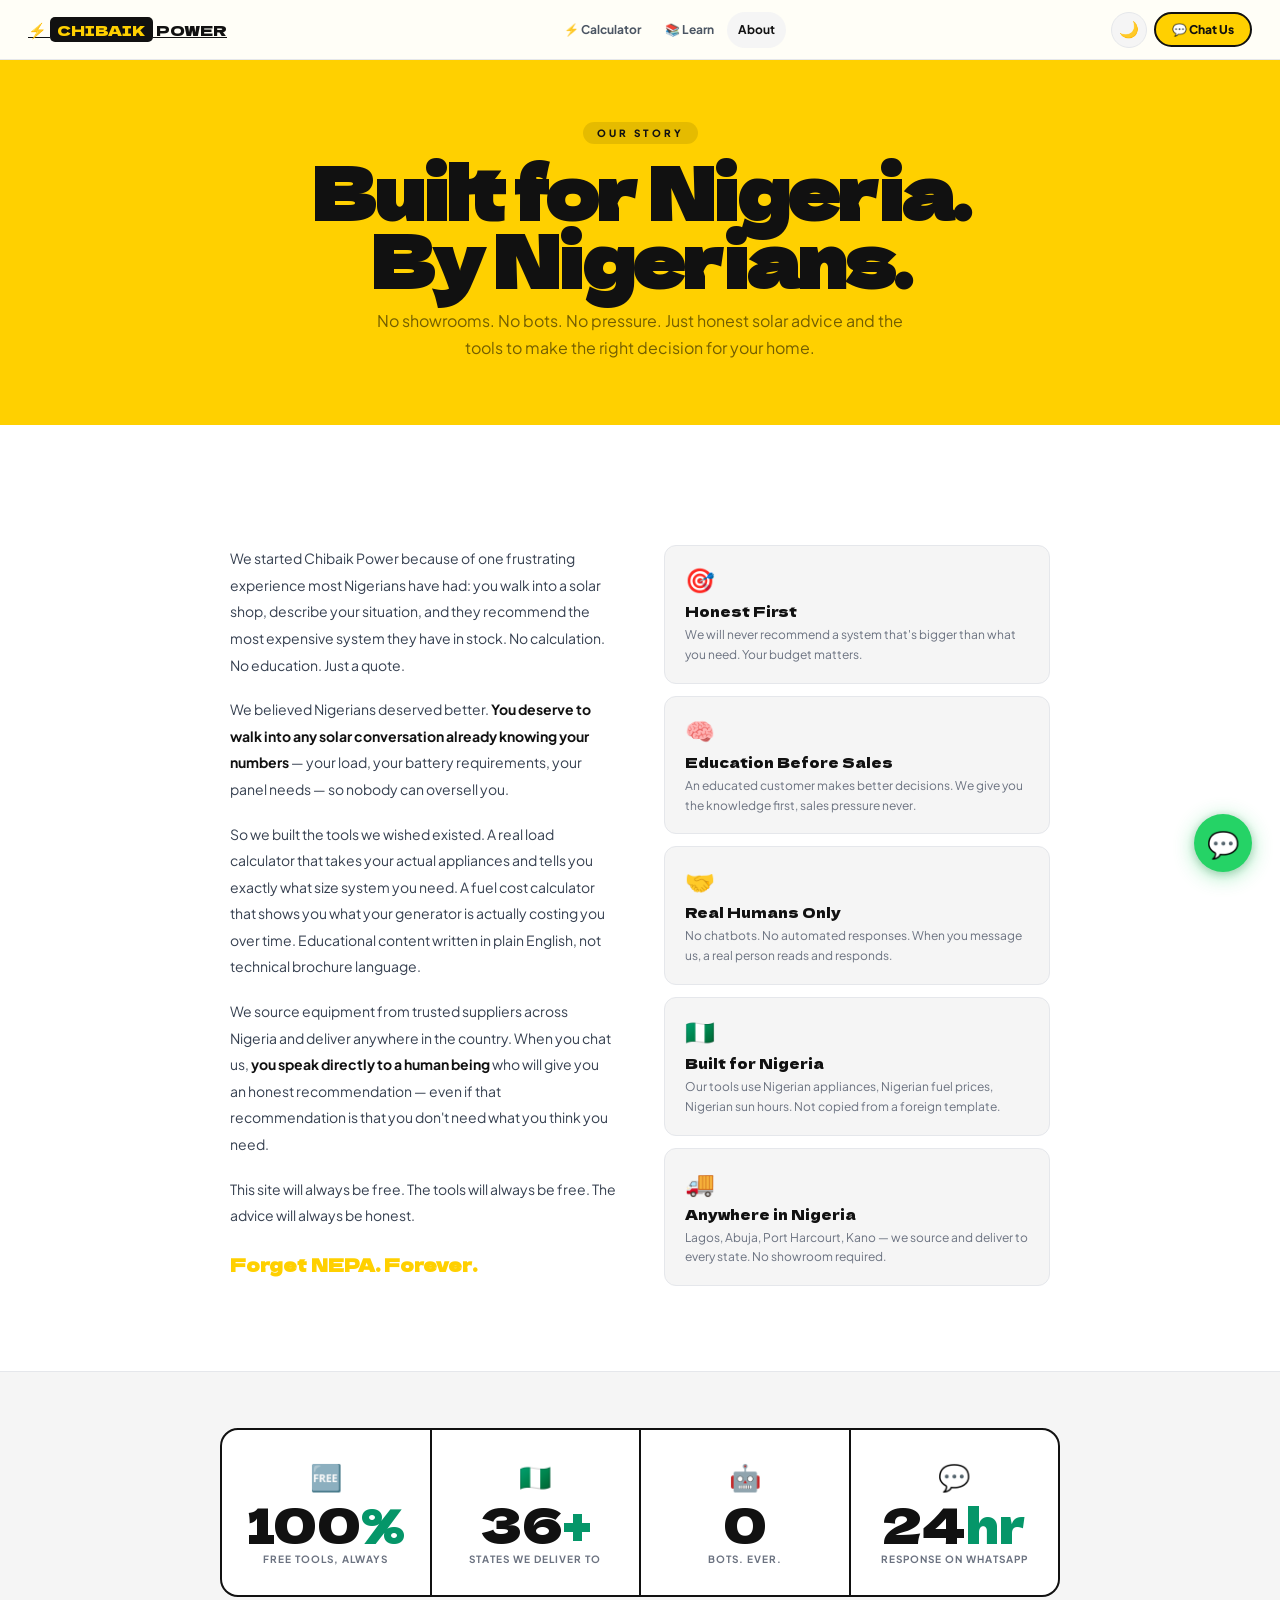
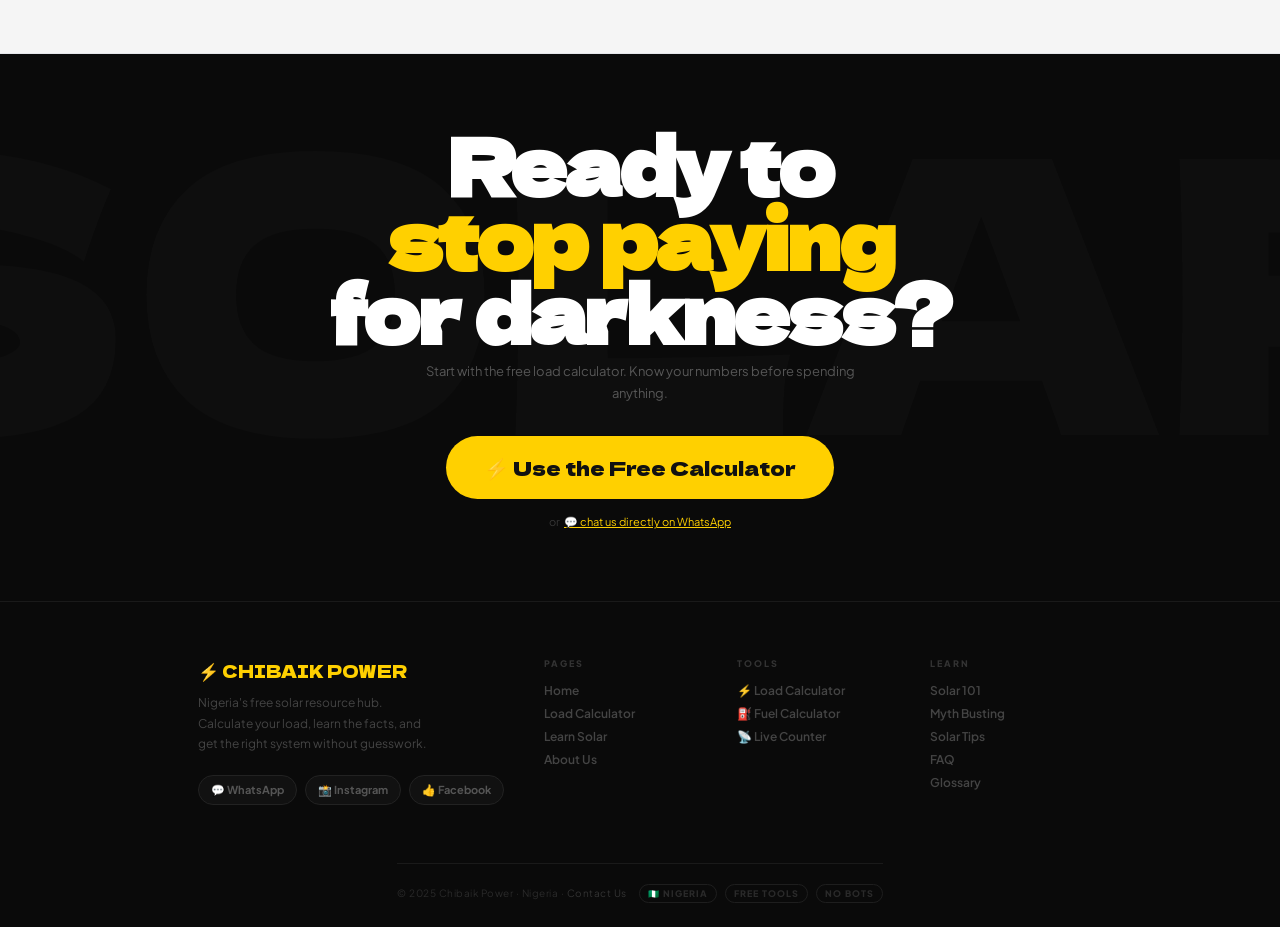
==== about.html @ 19a5bac1 "Add files via upload" ====
<!DOCTYPE html>
<html lang="en">
<head>
<meta charset="UTF-8">
<meta name="viewport" content="width=device-width, initial-scale=1.0">
<title>About Chibaik Power — Nigeria's Solar Resource Hub</title>
<meta name="description" content="We built Chibaik Power because Nigerians deserve honest solar advice, not sales pressure. Free tools, real education, direct service. No bots, no showrooms.">
<link rel="canonical" href="https://chibaikpower.vercel.app/about.html">
<meta property="og:type" content="website">
<meta property="og:url" content="https://chibaikpower.vercel.app/about.html">
<meta property="og:title" content="About Chibaik Power — Nigeria's Solar Resource Hub">
<meta property="og:description" content="We built Chibaik Power because Nigerians deserve honest solar advice. Free tools, real education, direct human service.">
<meta name="theme-color" content="#FFD000">
<link rel="preconnect" href="https://fonts.googleapis.com">
<link rel="preconnect" href="https://fonts.gstatic.com" crossorigin>
<link href="https://fonts.googleapis.com/css2?family=Dela+Gothic+One&family=Plus+Jakarta+Sans:wght@400;500;600;700;800&display=swap" rel="stylesheet">
<link rel="stylesheet" href="style.css">
</head>
<body>

<div class="scroll-prog" id="scrollProg"></div>

<nav id="mainNav">
  <a class="logo" href="index.html" aria-label="Chibaik Power Home">⚡ <em>CHIBAIK</em> POWER</a>
  <div class="nav-center">
    <a class="nav-page-link" href="calculator.html">⚡ Calculator</a>
    <a class="nav-page-link" href="learn.html">📚 Learn</a>
    <a class="nav-page-link active" href="about.html">About</a>
  </div>
  <div class="nav-end">
    <button class="theme-btn" id="themeBtn" onclick="toggleTheme()" aria-label="Toggle light/dark mode">🌙</button>
    <a class="nav-cta" href="https://wa.me/+2347057027857" target="_blank" rel="noopener" aria-label="Chat on WhatsApp">💬 Chat Us</a>
    <button class="hamburger" onclick="toggleMob()" id="hamBtn" aria-label="Open menu">☰</button>
  </div>
</nav>

<div class="mob-nav" id="mobNav">
  <div class="mob-section"><div class="mob-sec-title">Pages</div>
    <a class="mob-link" href="index.html">🏠 Home</a>
    <a class="mob-link" href="calculator.html">⚡ Load Calculator</a>
    <a class="mob-link" href="learn.html">📚 Learn Solar</a>
    <a class="mob-link" href="about.html">👋 About Us</a>
  </div>
  <div class="mob-sep"></div>
  <a class="mob-cta" href="https://wa.me/+2347057027857" target="_blank" rel="noopener">💬 Chat Us on WhatsApp</a>
</div>

<!-- PAGE HERO -->
<section class="page-hero" style="background:#FFD000;border-bottom:none">
  <span class="page-hero-eyebrow" style="color:#111;background:rgba(0,0,0,.1);padding:5px 14px;border-radius:100px;display:inline-block">Our Story</span>
  <h1 class="page-hero-h" style="color:#111">Built for Nigeria.<br>By Nigerians.</h1>
  <p class="page-hero-sub" style="color:rgba(0,0,0,.55)">No showrooms. No bots. No pressure. Just honest solar advice and the tools to make the right decision for your home.</p>
</section>

<!-- ABOUT BODY -->
<section class="about-sec">
  <div class="about-inner">
    <div class="about-grid">
      <div class="about-body">
        <p>We started Chibaik Power because of one frustrating experience most Nigerians have had: you walk into a solar shop, describe your situation, and they recommend the most expensive system they have in stock. No calculation. No education. Just a quote.</p>
        <p>We believed Nigerians deserved better. <strong>You deserve to walk into any solar conversation already knowing your numbers</strong> — your load, your battery requirements, your panel needs — so nobody can oversell you.</p>
        <p>So we built the tools we wished existed. A real load calculator that takes your actual appliances and tells you exactly what size system you need. A fuel cost calculator that shows you what your generator is actually costing you over time. Educational content written in plain English, not technical brochure language.</p>
        <p>We source equipment from trusted suppliers across Nigeria and deliver anywhere in the country. When you chat us, <strong>you speak directly to a human being</strong> who will give you an honest recommendation — even if that recommendation is that you don't need what you think you need.</p>
        <p>This site will always be free. The tools will always be free. The advice will always be honest.</p>
        <p style="color:var(--pri);font-weight:800;font-family:'Dela Gothic One',sans-serif;font-size:18px">Forget NEPA. Forever.</p>
      </div>
      <div class="about-values">
        <div class="about-val">
          <span class="about-val-icon">🎯</span>
          <div class="about-val-title">Honest First</div>
          <p class="about-val-desc">We will never recommend a system that's bigger than what you need. Your budget matters.</p>
        </div>
        <div class="about-val">
          <span class="about-val-icon">🧠</span>
          <div class="about-val-title">Education Before Sales</div>
          <p class="about-val-desc">An educated customer makes better decisions. We give you the knowledge first, sales pressure never.</p>
        </div>
        <div class="about-val">
          <span class="about-val-icon">🤝</span>
          <div class="about-val-title">Real Humans Only</div>
          <p class="about-val-desc">No chatbots. No automated responses. When you message us, a real person reads and responds.</p>
        </div>
        <div class="about-val">
          <span class="about-val-icon">🇳🇬</span>
          <div class="about-val-title">Built for Nigeria</div>
          <p class="about-val-desc">Our tools use Nigerian appliances, Nigerian fuel prices, Nigerian sun hours. Not copied from a foreign template.</p>
        </div>
        <div class="about-val">
          <span class="about-val-icon">🚚</span>
          <div class="about-val-title">Anywhere in Nigeria</div>
          <p class="about-val-desc">Lagos, Abuja, Port Harcourt, Kano — we source and deliver to every state. No showroom required.</p>
        </div>
      </div>
    </div>
  </div>
</section>

<!-- STATS -->
<div class="nums" style="margin-top:0;border-top:var(--border)">
  <div class="nums-grid">
    <div class="num-card anim d1"><span class="num-emoji">🆓</span><div class="num-val">100<span>%</span></div><div class="num-lbl">Free Tools, Always</div></div>
    <div class="num-card anim d2"><span class="num-emoji">🇳🇬</span><div class="num-val">36<span>+</span></div><div class="num-lbl">States We Deliver To</div></div>
    <div class="num-card anim d3"><span class="num-emoji">🤖</span><div class="num-val">0</div><div class="num-lbl">Bots. Ever.</div></div>
    <div class="num-card anim d4"><span class="num-emoji">💬</span><div class="num-val">24<span>hr</span></div><div class="num-lbl">Response on WhatsApp</div></div>
  </div>
</div>

<!-- CTA -->
<section class="cta-sec" style="padding:72px 24px">
  <div class="cta-bg">SOLAR</div>
  <h2 class="anim">Ready to<br><em>stop paying</em><br>for darkness?</h2>
  <p class="cta-sub anim d1">Start with the free load calculator. Know your numbers before spending anything.</p>
  <a class="cta-wa anim d2" href="calculator.html">⚡ Use the Free Calculator</a>
  <p class="cta-note anim d3" style="margin-top:16px">or &nbsp;<a href="https://wa.me/+2347057027857" target="_blank" rel="noopener" style="color:var(--pri)">💬 chat us directly on WhatsApp</a></p>
</section>

<footer class="site-footer">
  <div class="footer-grid">
    <div class="footer-brand">
      <div class="footer-logo">⚡ CHIBAIK POWER</div>
      <p class="footer-tagline">Nigeria's free solar resource hub. Calculate your load, learn the facts, and get the right system without guesswork.</p>
      <div class="footer-social">
        <a class="footer-soc-btn" href="https://wa.me/+2347057027857" target="_blank" rel="noopener" aria-label="WhatsApp">💬 WhatsApp</a>
        <a class="footer-soc-btn" href="https://www.instagram.com/chibaikpower" target="_blank" rel="noopener" aria-label="Instagram">📸 Instagram</a>
        <a class="footer-soc-btn" href="https://www.facebook.com/chibaikpower" target="_blank" rel="noopener" aria-label="Facebook">👍 Facebook</a>
      </div>
    </div>
    <div>
      <div class="footer-col-title">Pages</div>
      <div class="footer-links">
        <a class="footer-link" href="index.html">Home</a>
        <a class="footer-link" href="calculator.html">Load Calculator</a>
        <a class="footer-link" href="learn.html">Learn Solar</a>
        <a class="footer-link" href="about.html">About Us</a>
      </div>
    </div>
    <div>
      <div class="footer-col-title">Tools</div>
      <div class="footer-links">
        <a class="footer-link" href="calculator.html">⚡ Load Calculator</a>
        <a class="footer-link" href="index.html#fuel">⛽ Fuel Calculator</a>
        <a class="footer-link" href="index.html#gencounter">📡 Live Counter</a>
      </div>
    </div>
    <div>
      <div class="footer-col-title">Learn</div>
      <div class="footer-links">
        <a class="footer-link" href="learn.html#solar101">Solar 101</a>
        <a class="footer-link" href="learn.html#myths">Myth Busting</a>
        <a class="footer-link" href="learn.html#tips">Solar Tips</a>
        <a class="footer-link" href="learn.html#faq">FAQ</a>
        <a class="footer-link" href="learn.html#glossary">Glossary</a>
      </div>
    </div>
  </div>
  <div class="footer-bottom">
    <div class="footer-copy">© 2025 Chibaik Power · Nigeria · <a href="https://wa.me/+2347057027857">Contact Us</a></div>
    <div class="footer-badges"><span class="footer-badge">🇳🇬 Nigeria</span><span class="footer-badge">Free Tools</span><span class="footer-badge">No Bots</span></div>
  </div>
</footer>

<a class="wa-float" href="https://wa.me/+2347057027857" target="_blank" rel="noopener" aria-label="Chat on WhatsApp">💬</a>

<script src="script.js"></script>
</body>
</html>
---- style.css ----
/* ═══════════════════════════════════
   LIGHT / DARK THEME VARIABLES
═══════════════════════════════════ */
:root {
  --pri:#FFD000; --pri-soft:#FFFBEB; --pri-glow:rgba(255,208,0,.2);
  --g:#059669; --r:#DC2626;
  --bg:#FFFFFF; --bg-alt:#F5F5F5; --bg-card:#FFFFFF;
  --text:#111111; --text-muted:#6B7280; --text-dim:#374151;
  --nav-bg:rgba(255,255,255,.97); --nav-border:#E5E7EB; --nav-text:#4B5563;
  --border:1.5px solid #E5E7EB; --border-hard:2px solid #111111;
  --card-border:#E5E7EB; --input-bg:#F9FAFB; --input-border:#D1D5DB;
  --shadow:0 2px 12px rgba(0,0,0,.08); --shadow-hard:4px 4px 0 #111111;
  --radius:18px; --radius-sm:12px;
}
.dark {
  --pri:#FFD000; --pri-soft:#1A1400; --pri-glow:rgba(255,208,0,.15);
  --g:#00C853; --r:#FF3B3B;
  --bg:#0A0A0A; --bg-alt:#111111; --bg-card:#111111;
  --text:#F0F0F0; --text-muted:#666; --text-dim:#888;
  --nav-bg:rgba(10,10,10,.97); --nav-border:#1E1E1E; --nav-text:#888;
  --border:1.5px solid #1E1E1E; --border-hard:2px solid #F0F0F0;
  --card-border:#1E1E1E; --input-bg:#161616; --input-border:#2A2A2A;
  --shadow:0 2px 12px rgba(0,0,0,.5); --shadow-hard:4px 4px 0 rgba(255,255,255,.08);
}
*,*::before,*::after{box-sizing:border-box;margin:0;padding:0}
html{scroll-behavior:smooth}
body{font-family:'Plus Jakarta Sans',sans-serif;background:var(--bg);color:var(--text);overflow-x:hidden;transition:background .3s,color .3s}

/* NAV */
nav{position:fixed;top:0;left:0;right:0;z-index:500;display:flex;align-items:center;justify-content:space-between;padding:0 28px;height:60px;background:var(--nav-bg);backdrop-filter:blur(16px);border-bottom:var(--border);transition:background .3s,border-color .3s;gap:12px}
.logo{font-family:'Dela Gothic One',sans-serif;font-size:15px;cursor:pointer;color:var(--text);white-space:nowrap;transition:color .3s}
.logo em{font-style:normal;color:var(--pri);background:var(--text);padding:2px 7px;border-radius:5px;transition:background .3s,color .3s}
.nav-center{display:flex;align-items:center;gap:2px}
.nav-item{position:relative}
.nav-btn{background:none;border:none;font-family:'Plus Jakarta Sans',sans-serif;font-weight:700;font-size:12px;color:var(--nav-text);padding:7px 11px;border-radius:100px;cursor:pointer;transition:color .15s,background .15s;white-space:nowrap;display:flex;align-items:center;gap:5px;height:36px}
.nav-btn:hover{color:var(--text);background:var(--bg-alt)}
.nav-arr{font-size:8px;transition:transform .2s}
.nav-item.open .nav-arr{transform:rotate(180deg)}
.nav-prod-btn{opacity:.45;cursor:not-allowed}
.nav-prod-btn:hover{background:none;color:var(--nav-text)}
.soon{background:var(--r);color:#fff;font-size:8px;font-weight:800;letter-spacing:1px;padding:2px 6px;border-radius:100px;text-transform:uppercase}
.dropdown{position:absolute;top:calc(100% + 10px);left:50%;transform:translateX(-50%);background:var(--bg);border:var(--border-hard);border-radius:var(--radius);padding:7px;min-width:230px;box-shadow:var(--shadow-hard);display:none;flex-direction:column;gap:2px;z-index:600;transition:background .3s}
.nav-item.open .dropdown{display:flex}
.ddi{display:flex;align-items:center;gap:10px;padding:9px 13px;border-radius:10px;font-weight:700;font-size:12px;color:var(--text);cursor:pointer;transition:background .15s;text-decoration:none;border:none;background:none;width:100%;text-align:left;font-family:'Plus Jakarta Sans',sans-serif}
.ddi:hover{background:var(--bg-alt)}
.ddi-icon{font-size:18px;flex-shrink:0;width:26px;text-align:center}
.ddi-label{font-size:12px;font-weight:800;color:var(--text);line-height:1.3;transition:color .3s}
.ddi-sub{font-size:10px;font-weight:600;color:var(--text-muted);transition:color .3s}
.dd-sep{height:1px;background:var(--bg-alt);margin:3px 5px}
.nav-end{display:flex;align-items:center;gap:7px}
.theme-btn{background:var(--bg-alt);border:var(--border);border-radius:100px;width:36px;height:36px;cursor:pointer;font-size:16px;display:flex;align-items:center;justify-content:center;transition:background .2s;flex-shrink:0}
.theme-btn:hover{background:var(--pri);border-color:var(--pri)}
.nav-cta{background:var(--pri);color:#111;font-weight:800;font-size:12px;padding:8px 16px;border-radius:100px;text-decoration:none;border:var(--border-hard);transition:transform .15s,background .3s;white-space:nowrap}
.nav-cta:hover{transform:scale(1.05)}
.hamburger{display:none;background:none;border:var(--border);border-radius:8px;width:36px;height:36px;cursor:pointer;font-size:16px;color:var(--text);align-items:center;justify-content:center;transition:all .2s;flex-shrink:0}
.mob-nav{position:fixed;top:60px;left:0;right:0;z-index:490;background:var(--bg);border-bottom:var(--border-hard);padding:16px 20px 24px;transform:translateY(-110%);opacity:0;transition:transform .3s,opacity .3s,background .3s;pointer-events:none;overflow-y:auto;max-height:calc(100vh - 60px)}
.mob-nav.open{transform:translateY(0);opacity:1;pointer-events:all}
.mob-sec-title{font-size:10px;font-weight:800;letter-spacing:2px;text-transform:uppercase;color:var(--text-muted);margin-bottom:7px;padding:0 4px;transition:color .3s}
.mob-link{display:block;padding:9px 12px;border-radius:9px;font-weight:700;font-size:13px;color:var(--text);cursor:pointer;transition:background .15s;text-decoration:none;border:none;background:none;width:100%;text-align:left;font-family:'Plus Jakarta Sans',sans-serif}
.mob-link:hover{background:var(--bg-alt)}
.mob-sep{height:1px;background:var(--card-border);margin:14px 0}
.mob-section{margin-bottom:16px}
.mob-cta{display:block;background:var(--pri);color:#111;font-weight:800;font-size:14px;padding:14px;border-radius:100px;text-decoration:none;text-align:center;border:var(--border-hard);margin-top:14px;transition:background .3s}

/* HERO */
.hero{min-height:100vh;background:#FFD000;display:flex;flex-direction:column;align-items:center;justify-content:center;text-align:center;padding:110px 24px 64px;position:relative;overflow:hidden}
.h-circle-1{position:absolute;width:600px;height:600px;border-radius:50%;border:60px solid rgba(0,0,0,.05);top:-240px;right:-240px;pointer-events:none}
.h-circle-2{position:absolute;width:450px;height:450px;border-radius:50%;border:50px solid rgba(0,0,0,.04);bottom:-180px;left:-180px;pointer-events:none}
.hero-badge{display:inline-block;background:#111;color:#FFD000;font-size:10px;font-weight:800;letter-spacing:2px;text-transform:uppercase;padding:6px 16px;border-radius:100px;margin-bottom:20px;opacity:0;animation:fadeUp .5s .1s forwards}
.hero-sun{font-size:clamp(80px,15vw,120px);line-height:1;margin-bottom:12px;display:block;opacity:0;animation:fadeScale .5s .2s forwards,bob 3s 1s ease-in-out infinite}
.hero h1{font-family:'Dela Gothic One',sans-serif;font-size:clamp(42px,10vw,96px);line-height:.95;letter-spacing:-3px;color:#111;max-width:800px;opacity:0;animation:fadeUp .6s .3s forwards}
.hero-sub{font-size:clamp(13px,2vw,17px);color:rgba(0,0,0,.5);margin-top:14px;max-width:500px;line-height:1.65;font-weight:500;opacity:0;animation:fadeUp .5s .5s forwards}
.hero-btns{display:flex;gap:10px;flex-wrap:wrap;justify-content:center;margin-top:28px;opacity:0;animation:fadeUp .5s .6s forwards}
.strike{position:relative;display:inline-block}
.strike::after{content:'';position:absolute;left:-4px;right:-4px;top:50%;height:9px;background:var(--r);border-radius:4px;transform:rotate(-2deg) translateY(-50%)}
.btn-dark{display:inline-flex;align-items:center;gap:8px;background:#111;color:#fff;font-family:'Dela Gothic One',sans-serif;font-size:clamp(13px,2vw,17px);padding:15px 30px;border-radius:100px;text-decoration:none;transition:transform .2s,box-shadow .2s;box-shadow:5px 5px 0 rgba(0,0,0,.25);border:none;cursor:pointer}
.btn-dark:hover{transform:translate(-3px,-3px);box-shadow:8px 8px 0 rgba(0,0,0,.25)}
.btn-outline{display:inline-flex;align-items:center;gap:8px;background:rgba(0,0,0,.1);color:#111;font-family:'Dela Gothic One',sans-serif;font-size:clamp(12px,1.8vw,15px);padding:15px 26px;border-radius:100px;border:2px solid #111;cursor:pointer;transition:background .2s}
.btn-outline:hover{background:rgba(0,0,0,.18)}
.scroll-hint{margin-top:28px;font-size:10px;font-weight:700;letter-spacing:2px;color:rgba(0,0,0,.3);text-transform:uppercase;opacity:0;animation:fadeUp .4s .8s forwards,bobHint 2s 1.5s ease-in-out infinite}

/* TRUST BAR, always dark */
.trust{background:#111;padding:14px 24px}
.trust-inner{max-width:1100px;margin:0 auto;display:flex;align-items:center;justify-content:center;gap:22px;flex-wrap:wrap}
.t-item{display:flex;align-items:center;gap:7px;font-size:11px;font-weight:700;color:rgba(255,255,255,.4)}
.t-item strong{color:#FFD000}
.t-dot{color:rgba(255,255,255,.12)}

/* HOW IT WORKS */
.how{padding:72px 24px;background:var(--bg);border-bottom:var(--border);transition:background .3s,border-color .3s}
.how-inner{max-width:1000px;margin:0 auto;text-align:center}
.eyebrow{font-size:10px;font-weight:800;letter-spacing:3px;text-transform:uppercase;color:var(--text-muted);margin-bottom:8px;transition:color .3s}
.sec-h{font-family:'Dela Gothic One',sans-serif;font-size:clamp(26px,5vw,52px);line-height:1.05;letter-spacing:-1.5px;margin-bottom:40px;color:var(--text);transition:color .3s}
.sec-h em{font-style:normal;color:var(--pri)}
.steps{display:grid;grid-template-columns:repeat(auto-fit,minmax(260px,1fr));gap:1px;border:var(--border-hard);border-radius:var(--radius);overflow:hidden;background:var(--text);transition:background .3s,border-color .3s}
.step{background:var(--bg);padding:34px 26px;text-align:left;transition:background .3s}
.step-n{font-family:'Dela Gothic One',sans-serif;font-size:64px;color:var(--bg-alt);line-height:1;margin-bottom:6px;transition:color .3s}
.step-icon{font-size:32px;margin-bottom:10px;display:block}
.step-title{font-family:'Dela Gothic One',sans-serif;font-size:18px;margin-bottom:7px;color:var(--text);transition:color .3s}
.step-desc{font-size:12px;color:var(--text-dim);line-height:1.75;transition:color .3s}

/* COMPARE, always dark/green */
.compare{display:grid;grid-template-columns:1fr 1fr;min-height:72vh}
.cmp-b{background:#0A0A0A;padding:56px 34px;display:flex;flex-direction:column;align-items:center;justify-content:center;text-align:center;gap:16px}
.cmp-a{background:#059669;padding:56px 34px;display:flex;flex-direction:column;align-items:center;justify-content:center;text-align:center;gap:16px}
.cmp-emoji{font-size:clamp(52px,8vw,86px)}
.cmp-lbl{font-family:'Dela Gothic One',sans-serif;font-size:10px;letter-spacing:3px;text-transform:uppercase}
.cmp-b .cmp-lbl{color:rgba(255,255,255,.3)}
.cmp-a .cmp-lbl{color:rgba(0,0,0,.4)}
.cmp-title{font-family:'Dela Gothic One',sans-serif;font-size:clamp(22px,4.5vw,44px);line-height:1.05;letter-spacing:-1px}
.cmp-b .cmp-title{color:#fff}
.cmp-a .cmp-title{color:#000}
.cmp-list{display:flex;flex-direction:column;gap:8px;width:100%;max-width:275px}
.cmp-item{display:flex;align-items:center;gap:10px;border-radius:10px;padding:10px 13px;font-weight:700;font-size:clamp(11px,1.3vw,13px);text-align:left}
.cmp-b .cmp-item{background:rgba(255,255,255,.08);color:rgba(255,255,255,.7)}
.cmp-a .cmp-item{background:rgba(0,0,0,.1);color:#000}

/* NUMBERS */
.nums{padding:56px 24px;background:var(--bg-alt);border-top:var(--border);border-bottom:var(--border);transition:background .3s,border-color .3s}
.nums-grid{display:grid;grid-template-columns:repeat(auto-fit,minmax(155px,1fr));gap:2px;max-width:840px;margin:0 auto;border:var(--border-hard);border-radius:var(--radius);overflow:hidden;background:var(--text);transition:background .3s,border-color .3s}
.num-card{background:var(--bg);padding:30px 14px;text-align:center;display:flex;flex-direction:column;align-items:center;gap:6px;transition:background .3s}
.num-emoji{font-size:26px}
.num-val{font-family:'Dela Gothic One',sans-serif;font-size:clamp(28px,5vw,48px);line-height:1;color:var(--text);transition:color .3s}
.num-val span{color:var(--g)}
.num-lbl{font-size:10px;font-weight:700;color:var(--text-muted);text-transform:uppercase;letter-spacing:1px;transition:color .3s}

/* SOLAR 101 */
.s101{padding:72px 24px;background:var(--bg-alt);border-top:var(--border);transition:background .3s,border-color .3s}
.s101-inner{max-width:1100px;margin:0 auto}
.s101-grid{display:grid;grid-template-columns:repeat(auto-fill,minmax(255px,1fr));gap:12px;margin-top:40px}
.s101-card{border:var(--border);border-radius:var(--radius);padding:26px 20px;background:var(--bg-card);transition:transform .2s,box-shadow .2s,background .3s,border-color .3s;position:relative;overflow:hidden}
.s101-card::before{content:'';position:absolute;left:0;top:0;bottom:0;width:4px;background:var(--pri)}
.s101-card:hover{transform:translateY(-4px);box-shadow:var(--shadow)}
.s101-icon{font-size:38px;margin-bottom:10px;display:block}
.s101-title{font-family:'Dela Gothic One',sans-serif;font-size:16px;margin-bottom:7px;color:var(--text);transition:color .3s}
.s101-body{font-size:12px;color:var(--text-dim);line-height:1.75;transition:color .3s}
.s101-body strong{color:var(--text);transition:color .3s}
.s101-tag{display:inline-block;margin-top:10px;font-size:9px;font-weight:800;letter-spacing:1px;text-transform:uppercase;padding:3px 10px;border-radius:100px;background:var(--pri-soft);color:var(--text-muted);transition:background .3s,color .3s}

/* MYTH BUSTING */
.myths-sec{padding:72px 24px;background:var(--bg);border-top:var(--border);transition:background .3s,border-color .3s}
.myths-inner{max-width:820px;margin:0 auto}
.myths-list{display:flex;flex-direction:column;gap:10px;margin-top:40px}
.myth-card{background:var(--bg-card);border:var(--border);border-radius:var(--radius-sm);overflow:hidden;transition:background .3s,border-color .3s}
.myth-card.open{border-color:var(--g)}
.myth-q{width:100%;background:none;border:none;padding:18px 20px;text-align:left;font-family:'Plus Jakarta Sans',sans-serif;font-weight:800;font-size:13px;color:var(--text);cursor:pointer;display:flex;justify-content:space-between;align-items:flex-start;gap:12px;transition:background .15s,color .3s}
.myth-q:hover{background:var(--bg-alt)}
.myth-q-left{display:flex;align-items:flex-start;gap:10px}
.myth-badge{background:var(--r);color:#fff;font-size:9px;font-weight:800;letter-spacing:1px;text-transform:uppercase;padding:2px 8px;border-radius:100px;flex-shrink:0;margin-top:2px}
.myth-card.open .myth-badge{background:var(--g)}
.myth-arr{font-size:11px;flex-shrink:0;transition:transform .25s;color:var(--text-muted);margin-top:2px}
.myth-card.open .myth-arr{transform:rotate(180deg)}
.myth-a{max-height:0;overflow:hidden;transition:max-height .35s ease}
.myth-card.open .myth-a{max-height:400px}
.myth-a-inner{padding:0 20px 18px;border-top:1px solid var(--card-border)}
.myth-verdict{font-size:11px;font-weight:800;letter-spacing:1px;text-transform:uppercase;color:var(--g);margin:14px 0 6px}
.myth-truth{font-size:13px;color:var(--text-dim);line-height:1.8;transition:color .3s}
.myth-truth strong{color:var(--text);transition:color .3s}

/* SOLAR TIPS */
.tips-sec{padding:72px 24px;background:var(--bg-alt);border-top:var(--border);transition:background .3s,border-color .3s}
.tips-inner{max-width:1100px;margin:0 auto}
.tips-grid{display:grid;grid-template-columns:repeat(auto-fill,minmax(270px,1fr));gap:14px;margin-top:40px}
.tip-card{background:var(--bg-card);border:var(--border);border-radius:var(--radius);padding:26px 22px;transition:transform .2s,box-shadow .2s,background .3s,border-color .3s}
.tip-card:hover{transform:translateY(-4px);box-shadow:var(--shadow)}
.tip-icon{font-size:36px;margin-bottom:10px;display:block}
.tip-title{font-family:'Dela Gothic One',sans-serif;font-size:16px;color:var(--text);margin-bottom:8px;transition:color .3s}
.tip-body{font-size:12px;color:var(--text-dim);line-height:1.75;transition:color .3s}
.tip-body strong{color:var(--text);transition:color .3s}

/* FAQ */
.faq-sec{padding:72px 24px;background:var(--bg);border-top:var(--border);transition:background .3s,border-color .3s}
.faq-inner{max-width:760px;margin:0 auto}
.faq-list{margin-top:40px;display:flex;flex-direction:column;gap:7px}
.faq-card{background:var(--bg-card);border:var(--border);border-radius:var(--radius-sm);overflow:hidden;transition:background .3s,border-color .3s}
.faq-q{width:100%;background:none;border:none;padding:18px 20px;text-align:left;font-family:'Plus Jakarta Sans',sans-serif;font-weight:800;font-size:13px;color:var(--text);cursor:pointer;display:flex;justify-content:space-between;align-items:center;gap:12px;transition:background .15s,color .3s}
.faq-q:hover{background:var(--bg-alt)}
.faq-arr{font-size:11px;flex-shrink:0;transition:transform .25s;color:var(--text-muted)}
.faq-card.open .faq-arr{transform:rotate(180deg)}
.faq-a{max-height:0;overflow:hidden;transition:max-height .35s ease}
.faq-card.open .faq-a{max-height:500px}
.faq-a p{font-size:12px;color:var(--text-dim);line-height:1.8;border-top:1px solid var(--card-border);padding:14px 20px 18px;transition:color .3s,border-color .3s}
.faq-a strong{color:var(--text);transition:color .3s}

/* GLOSSARY */
.gloss-sec{padding:72px 24px;background:var(--bg-alt);border-top:var(--border);transition:background .3s,border-color .3s}
.gloss-inner{max-width:920px;margin:0 auto}
.gloss-wrap{position:relative;margin:32px 0 22px}
.gloss-ico{position:absolute;left:14px;top:50%;transform:translateY(-50%);font-size:16px;pointer-events:none}
.gloss-input{width:100%;background:var(--bg-card);border:var(--border);border-radius:12px;padding:13px 16px 13px 42px;font-family:'Plus Jakarta Sans',sans-serif;font-size:13px;font-weight:600;outline:none;transition:border-color .2s,background .3s;color:var(--text)}
.gloss-input:focus{border-color:var(--pri)}
.gloss-input::placeholder{color:var(--text-muted)}
.gloss-grid{display:grid;grid-template-columns:repeat(auto-fill,minmax(250px,1fr));gap:9px}
.gloss-card{background:var(--bg-card);border:var(--border);border-radius:10px;padding:14px 16px;transition:border-color .2s,background .3s}
.gloss-card:hover{border-color:var(--pri)}
.gloss-card.gone{display:none}
.gloss-term{font-family:'Dela Gothic One',sans-serif;font-size:13px;margin-bottom:4px;display:flex;align-items:center;gap:6px;color:var(--text);transition:color .3s}
.gloss-def{font-size:11px;color:var(--text-dim);line-height:1.65;transition:color .3s}
.gloss-empty{display:none;grid-column:1/-1;text-align:center;padding:32px;font-size:14px;font-weight:700;color:var(--text-muted)}

/* ASK A QUESTION */
.ask-sec{padding:72px 24px;background:var(--bg);border-top:var(--border);transition:background .3s,border-color .3s}
.ask-inner{max-width:620px;margin:0 auto;text-align:center}
.ask-sub{font-size:13px;color:var(--text-muted);margin-top:-32px;margin-bottom:32px;line-height:1.7;transition:color .3s}
.ask-form{display:flex;flex-direction:column;gap:12px;text-align:left}
.ask-label{font-size:10px;font-weight:800;letter-spacing:1px;text-transform:uppercase;color:var(--text-muted);margin-bottom:5px;display:block;transition:color .3s}
.ask-input,.ask-textarea,.ask-select{width:100%;background:var(--input-bg);border:var(--border);border-radius:10px;padding:13px 14px;color:var(--text);font-family:'Plus Jakarta Sans',sans-serif;font-size:13px;font-weight:600;outline:none;transition:border-color .2s,background .3s,color .3s}
.ask-input:focus,.ask-textarea:focus,.ask-select:focus{border-color:var(--pri)}
.ask-input::placeholder,.ask-textarea::placeholder{color:var(--text-muted)}
.ask-textarea{resize:vertical;min-height:100px}
.ask-select{appearance:none;-webkit-appearance:none;background-image:url("data:image/svg+xml,%3Csvg xmlns='http://www.w3.org/2000/svg' width='10' height='6'%3E%3Cpath d='M0 0l5 6 5-6z' fill='%23888'/%3E%3C/svg%3E");background-repeat:no-repeat;background-position:right 12px center}
.ask-btn{background:var(--pri);color:#111;font-family:'Dela Gothic One',sans-serif;font-size:15px;padding:15px;border-radius:100px;border:var(--border-hard);cursor:pointer;transition:transform .15s,background .3s;width:100%}
.ask-btn:hover{transform:scale(1.03)}
.ask-success{display:none;background:var(--g);color:#fff;border-radius:12px;padding:16px 20px;text-align:center;font-weight:700;font-size:14px;margin-top:12px}

/* PRODUCTS COMING SOON */
.products-sec{padding:72px 24px;background:var(--bg-alt);border-top:var(--border);transition:background .3s,border-color .3s}
.products-inner{max-width:800px;margin:0 auto;text-align:center}
.products-coming{border:2px dashed var(--card-border);border-radius:var(--radius);padding:52px 28px;display:flex;flex-direction:column;align-items:center;gap:14px;opacity:.55;transition:border-color .3s}
.products-coming-icon{font-size:60px}
.products-coming h3{font-family:'Dela Gothic One',sans-serif;font-size:clamp(20px,4vw,34px);color:var(--text);transition:color .3s}
.products-coming p{font-size:13px;color:var(--text-dim);max-width:420px;line-height:1.7;transition:color .3s}

/* FINAL CTA, always dark */
.cta-sec{background:#0A0A0A;padding:88px 24px;text-align:center;position:relative;overflow:hidden}
.cta-bg{position:absolute;font-size:380px;color:rgba(255,255,255,.015);top:-60px;left:50%;transform:translateX(-50%);pointer-events:none;font-family:'Dela Gothic One',sans-serif;white-space:nowrap}
.cta-sec h2{font-family:'Dela Gothic One',sans-serif;font-size:clamp(32px,6.5vw,78px);color:#fff;line-height:.95;letter-spacing:-2px;margin-bottom:12px;position:relative;z-index:1}
.cta-sec h2 em{font-style:normal;color:#FFD000}
.cta-sub{color:rgba(255,255,255,.3);font-size:13px;margin-bottom:32px;position:relative;z-index:1;max-width:440px;margin-left:auto;margin-right:auto;line-height:1.7}
.cta-wa{display:inline-flex;align-items:center;gap:10px;background:#FFD000;color:#111;font-family:'Dela Gothic One',sans-serif;font-size:clamp(13px,2.5vw,20px);padding:17px 38px;border-radius:100px;text-decoration:none;transition:transform .2s;position:relative;z-index:1;animation:glowPulse 2.5s ease-in-out infinite}
.cta-wa:hover{transform:scale(1.05)}
.cta-note{margin-top:14px;font-size:11px;color:rgba(255,255,255,.18);position:relative;z-index:1}

footer{background:#0A0A0A;border-top:1px solid rgba(255,255,255,.05);padding:16px 24px;display:flex;align-items:center;justify-content:space-between;flex-wrap:wrap;gap:10px}
.f-logo{font-family:'Dela Gothic One',sans-serif;font-size:13px;color:#FFD000}
.f-copy{font-size:10px;color:rgba(255,255,255,.18);letter-spacing:1px;text-transform:uppercase}

/* FUEL CALCULATOR, always dark */
.fuel-sec{background:#0d0d0d;padding:72px 24px;border-top:2px solid #111}
.fuel-inner{max-width:820px;margin:0 auto;text-align:center}
.fuel-sec .eyebrow{color:#444}
.fuel-sec .sec-h{color:#fff}
.fuel-desc{font-size:13px;color:#555;margin-top:-32px;margin-bottom:28px}
.fuel-form{display:grid;grid-template-columns:repeat(auto-fit,minmax(210px,1fr));gap:12px;margin-bottom:16px;text-align:left}
.fuel-label{display:block;font-size:10px;font-weight:800;letter-spacing:1px;text-transform:uppercase;color:#555;margin-bottom:6px}
.fuel-input{width:100%;background:#111;border:1.5px solid #1E1E1E;border-radius:10px;padding:13px 14px;color:#fff;font-family:'Plus Jakarta Sans',sans-serif;font-size:14px;font-weight:700;outline:none;transition:border-color .2s}
.fuel-input:focus{border-color:#FFD000}
.fuel-input::placeholder{color:#333}
.fuel-go{background:#FFD000;color:#111;font-family:'Dela Gothic One',sans-serif;font-size:15px;padding:14px 30px;border-radius:100px;border:none;cursor:pointer;transition:transform .15s}
.fuel-go:hover{transform:scale(1.04)}
.fuel-results{display:none;margin-top:32px}
.fuel-results.show{display:block;animation:fadeUp .4s forwards}
.fuel-panel{background:#111;border:1px solid #1E1E1E;border-radius:var(--radius);overflow:hidden;margin-bottom:18px}
.fuel-row{display:flex;align-items:center;justify-content:space-between;padding:15px 22px;border-bottom:1px solid #1A1A1A;gap:12px;flex-wrap:wrap}
.fuel-row:last-child{border-bottom:none;background:rgba(255,208,0,.04)}
.fuel-lbl{font-size:12px;font-weight:700;color:#555;white-space:nowrap}
.fuel-val{font-family:'Dela Gothic One',sans-serif;font-size:clamp(18px,3.5vw,26px);color:#FFD000;text-align:right;word-break:break-word}
.fuel-val.big{font-size:clamp(22px,4.5vw,34px)}
.fuel-insight{background:rgba(255,208,0,.06);border:1px solid rgba(255,208,0,.15);border-radius:var(--radius);padding:22px;text-align:center}
.fuel-insight p{font-size:clamp(13px,2vw,17px);font-weight:700;color:#fff;line-height:1.6;margin-bottom:16px}
.fuel-insight p strong{color:#FFD000}
.fuel-cta-btn{display:inline-flex;align-items:center;gap:8px;background:#FFD000;color:#111;font-family:'Dela Gothic One',sans-serif;font-size:14px;padding:12px 26px;border-radius:100px;border:none;cursor:pointer;transition:transform .15s}
.fuel-cta-btn:hover{transform:scale(1.04)}

/* CALC OVERLAY, always dark */
.calc-ov{position:fixed;inset:0;z-index:700;background:#0a0a0a;overflow-y:auto;display:none;flex-direction:column}
.calc-ov.open{display:flex}
.calc-nav-bar{position:sticky;top:0;z-index:10;display:flex;align-items:center;justify-content:space-between;padding:12px 26px;background:rgba(10,10,10,.95);backdrop-filter:blur(14px);border-bottom:1px solid #1E1E1E;flex-shrink:0}
.calc-logo{font-family:'Dela Gothic One',sans-serif;font-size:14px;color:#FFD000}
.calc-close-btn{background:#1a1a1a;border:1px solid #2a2a2a;color:#777;padding:7px 14px;border-radius:100px;cursor:pointer;font-weight:700;font-size:11px;font-family:'Plus Jakarta Sans',sans-serif;transition:all .2s}
.calc-close-btn:hover{background:#222;color:#fff}
.calc-pg{display:none;flex:1;padding:36px 22px 150px;max-width:1180px;margin:0 auto;width:100%}
.calc-pg.on{display:block}
.calc-h{font-family:'Dela Gothic One',sans-serif;font-size:clamp(24px,5vw,48px);color:#fff;line-height:1;letter-spacing:-1.5px;margin-bottom:6px}
.calc-h em{font-style:normal;color:#FFD000}
.calc-hint{font-size:11px;color:#555;margin-bottom:24px}
.ctabs{display:flex;gap:6px;flex-wrap:wrap;margin-bottom:22px}
.ctab{background:transparent;border:1px solid #252525;color:#555;font-family:'Plus Jakarta Sans',sans-serif;font-weight:700;font-size:11px;padding:6px 12px;border-radius:100px;cursor:pointer;transition:all .2s}
.ctab:hover{border-color:#555;color:#999}
.ctab.on{background:#FFD000;border-color:#FFD000;color:#111}
.agrid{display:grid;grid-template-columns:repeat(auto-fill,minmax(160px,1fr));gap:9px}
.acard{background:#111;border:1.5px solid #1a1a1a;border-radius:13px;overflow:hidden;transition:border-color .2s}
.acard.lit{border-color:#FFD000;background:#130f00}
.a-img{background:linear-gradient(145deg,#181818,#121212);height:96px;display:flex;align-items:center;justify-content:center}
.a-img img{width:64px;height:64px;object-fit:contain;filter:drop-shadow(0 3px 8px rgba(0,0,0,.5));transition:transform .2s}
.acard:hover .a-img img{transform:scale(1.08)}
.a-body{padding:10px 10px 12px}
.a-name{font-size:11px;font-weight:800;color:#bbb;margin-bottom:7px;line-height:1.3}
.acard.lit .a-name{color:#FFD000}
.a-sel{width:100%;background:#161616;border:1.5px solid #222;border-radius:7px;color:#888;font-family:'Plus Jakarta Sans',sans-serif;font-size:10px;font-weight:600;padding:5px 7px;cursor:pointer;margin-bottom:6px;outline:none;transition:border-color .2s;appearance:none;-webkit-appearance:none;background-image:url("data:image/svg+xml,%3Csvg xmlns='http://www.w3.org/2000/svg' width='9' height='5'%3E%3Cpath d='M0 0l4.5 5L9 0z' fill='%23555'/%3E%3C/svg%3E");background-repeat:no-repeat;background-position:right 7px center}
.a-sel:focus{border-color:#FFD000;color:#fff}
.acard.lit .a-sel{border-color:#3d2800;color:#FFD000}
.a-w{font-size:9px;font-weight:700;color:#333;margin-bottom:8px;display:block}
.acard.lit .a-w{color:#7a6000}
.aqrow{display:flex;align-items:center;justify-content:space-between;gap:5px}
.aqbtn{width:26px;height:26px;border-radius:50%;border:none;cursor:pointer;font-size:15px;font-weight:800;display:flex;align-items:center;justify-content:center;transition:transform .15s;flex-shrink:0;line-height:1}
.aq-minus{background:#1a1a1a;color:#555}
.aq-minus:hover{background:#222;color:#bbb}
.aq-plus{background:#FFD000;color:#111}
.aq-plus:hover{transform:scale(1.15)}
.aqn{font-family:'Dela Gothic One',sans-serif;font-size:15px;color:#fff;min-width:20px;text-align:center}
.acard.lit .aqn{color:#FFD000}
.total-bar{position:fixed;bottom:0;left:0;right:0;z-index:800;background:#FFD000;border-top:2px solid #111;padding:10px 20px;display:none;align-items:center;justify-content:space-between;gap:10px;flex-wrap:wrap}
.total-bar.on{display:flex}
.tb-l{display:flex;align-items:baseline;gap:7px}
.tb-lbl{font-size:10px;font-weight:800;color:rgba(0,0,0,.4);text-transform:uppercase;letter-spacing:1px}
.tb-w{font-family:'Dela Gothic One',sans-serif;font-size:clamp(18px,3.5vw,30px);color:#111;line-height:1}
.tb-u{font-size:10px;font-weight:700;color:rgba(0,0,0,.35)}
.tb-r{display:flex;gap:7px;align-items:center}
.tb-reset{background:transparent;border:2px solid rgba(0,0,0,.2);color:rgba(0,0,0,.4);font-weight:700;font-size:11px;padding:6px 12px;border-radius:100px;cursor:pointer;transition:all .2s;font-family:'Plus Jakarta Sans',sans-serif}
.tb-reset:hover{border-color:rgba(0,0,0,.45);color:rgba(0,0,0,.65)}
.tb-rec{background:#111;color:#FFD000;font-family:'Dela Gothic One',sans-serif;font-size:clamp(10px,1.8vw,13px);padding:10px 20px;border-radius:100px;border:none;cursor:pointer;transition:transform .2s;white-space:nowrap}
.tb-rec:hover{transform:scale(1.04)}
.tb-rec:disabled{opacity:.35;cursor:not-allowed;transform:none}
.back-btn{display:inline-flex;align-items:center;gap:7px;background:#1a1a1a;border:1px solid #2a2a2a;color:#777;font-weight:700;font-size:11px;padding:8px 15px;border-radius:100px;cursor:pointer;margin-bottom:26px;transition:all .2s;font-family:'Plus Jakarta Sans',sans-serif}
.back-btn:hover{background:#222;color:#ccc}
.load-banner{text-align:center;margin-bottom:36px}
.load-banner p{font-size:10px;font-weight:700;letter-spacing:2px;text-transform:uppercase;color:#444;margin-bottom:3px}
.load-big{font-family:'Dela Gothic One',sans-serif;font-size:clamp(42px,8vw,68px);color:#FFD000;line-height:1}
.load-big small{font-size:16px;color:#444}
.rtabs{display:flex;justify-content:center;gap:7px;margin-bottom:24px;flex-wrap:wrap}
.rtab{background:transparent;border:1.5px solid #252525;color:#555;font-family:'Plus Jakarta Sans',sans-serif;font-weight:800;font-size:12px;padding:9px 18px;border-radius:100px;cursor:pointer;transition:all .2s}
.rtab.on{background:#FFD000;border-color:#FFD000;color:#111}
.calc-share-bar{background:#111;border:1px solid #1E1E1E;border-radius:var(--radius-sm);padding:16px 20px;margin-bottom:24px;display:flex;align-items:center;justify-content:space-between;flex-wrap:wrap;gap:12px}
.calc-share-bar p{font-size:11px;font-weight:700;color:#555;text-transform:uppercase;letter-spacing:1px}
.calc-share-btns{display:flex;gap:7px;flex-wrap:wrap}
.share-btn{display:inline-flex;align-items:center;gap:6px;padding:8px 14px;border-radius:100px;font-family:'Plus Jakarta Sans',sans-serif;font-weight:700;font-size:11px;cursor:pointer;border:none;transition:transform .15s,opacity .2s}
.share-btn:hover{transform:scale(1.05)}
.share-wa{background:#25D366;color:#fff}
.share-tw{background:#000;color:#fff}
.share-cp{background:#333;color:#fff}
.rpanel{display:none}
.rpanel.on{display:block}
.disc-box{border-radius:12px;padding:15px 17px;margin-bottom:16px;display:grid;grid-template-columns:1fr 1fr;gap:14px}
.disc-gen{background:#120c00;border:1px solid #3a2600}
.disc-sol{background:#001208;border:1px solid #003d1a}
.disc-side h4{font-size:9px;font-weight:800;letter-spacing:2px;text-transform:uppercase;margin-bottom:7px}
.disc-gen .disc-side:first-child h4{color:#00C853}
.disc-gen .disc-side:last-child h4{color:#FF3B3B}
.disc-sol .disc-side:first-child h4{color:#00C853}
.disc-sol .disc-side:last-child h4{color:#FF3B3B}
.disc-item{font-size:11px;color:#666;margin-bottom:4px;line-height:1.4;display:flex;gap:5px}
.batt-note{background:#111;border:1px solid #1e1e1e;border-radius:10px;padding:11px 14px;margin-bottom:16px;display:flex;gap:8px;align-items:flex-start}
.batt-note .ni{font-size:15px;flex-shrink:0}
.batt-note p{font-size:11px;color:#666;line-height:1.5}
.batt-note strong{color:#FFD000}
.rgrid{display:grid;grid-template-columns:repeat(auto-fill,minmax(250px,1fr));gap:12px}
.rcard{background:#111;border:1.5px solid #1a1a1a;border-radius:15px;padding:20px 17px;transition:border-color .2s,transform .2s;cursor:pointer}
.rcard:hover{border-color:#FFD000;transform:translate(-3px,-3px)}
.rbadge{display:inline-block;font-size:9px;font-weight:800;letter-spacing:2px;text-transform:uppercase;padding:3px 10px;border-radius:100px;margin-bottom:10px}
.bg-gen{background:#1a1100;color:#FFD000;border:1px solid #3a2600}
.bg-sol{background:#001208;border:1px solid #003d1a;color:#00C853}
.r-title{font-family:'Dela Gothic One',sans-serif;font-size:clamp(15px,2.5vw,20px);color:#fff;margin-bottom:4px;line-height:1.1}
.r-sub{font-size:10px;color:#444;margin-bottom:12px}
.dur-row{margin-bottom:8px}
.dur-lbl{font-size:9px;font-weight:700;color:#444;text-transform:uppercase;letter-spacing:.3px;margin-bottom:3px;display:flex;justify-content:space-between;flex-wrap:wrap;gap:3px}
.dur-lbl span{color:#FFD000;font-size:10px;font-weight:800}
.dur-track{background:#1a1a1a;border-radius:100px;height:5px;overflow:hidden}
.dur-fill{height:100%;border-radius:100px;transition:width .7s ease}
.pkg-specs{display:flex;flex-direction:column;gap:5px;margin-bottom:12px}
.pkg-row{display:flex;gap:7px;align-items:flex-start;font-size:11px;color:#555}
.pkg-row .pi{font-size:12px;flex-shrink:0;margin-top:1px}
.pkg-row strong{color:#888}
.rcta{width:100%;background:#FFD000;color:#111;font-family:'Dela Gothic One',sans-serif;font-size:11px;padding:10px 14px;border-radius:100px;border:none;cursor:pointer;transition:transform .15s;margin-top:4px;display:flex;align-items:center;justify-content:center;gap:6px}
.rcta:hover{transform:scale(1.03)}
.no-match{text-align:center;padding:32px;color:#444}
.no-match p{font-size:13px;line-height:1.7}
.no-match strong{color:#FFD000}

/* WA MODAL, always dark */
.wa-ov{position:fixed;inset:0;z-index:900;background:rgba(0,0,0,.88);display:none;align-items:center;justify-content:center;padding:18px;backdrop-filter:blur(5px)}
.wa-ov.open{display:flex}
.wa-box{background:#111;border:2px solid #222;border-radius:20px;padding:28px 22px;max-width:400px;width:100%;position:relative}
.wa-x{position:absolute;top:13px;right:13px;background:#1a1a1a;border:none;color:#555;width:28px;height:28px;border-radius:50%;cursor:pointer;font-size:14px;display:flex;align-items:center;justify-content:center;transition:background .2s}
.wa-x:hover{background:#252525;color:#fff}
.wa-icon{font-size:38px;display:block;margin-bottom:8px;text-align:center}
.wa-title{font-family:'Dela Gothic One',sans-serif;font-size:19px;color:#fff;margin-bottom:4px;text-align:center}
.wa-item{font-size:11px;color:#555;text-align:center;margin-bottom:18px;line-height:1.5}
.wa-item strong{color:#FFD000}
.wa-lbl{font-size:10px;font-weight:800;letter-spacing:1px;text-transform:uppercase;color:#444;margin-bottom:6px;display:block}
.wa-inp{width:100%;background:#181818;border:1.5px solid #222;border-radius:10px;padding:12px 13px;color:#fff;font-family:'Plus Jakarta Sans',sans-serif;font-size:13px;font-weight:600;outline:none;transition:border-color .2s;margin-bottom:15px}
.wa-inp:focus{border-color:#FFD000}
.wa-inp::placeholder{color:#2a2a2a}
.wa-send{width:100%;background:#00C853;color:#000;font-family:'Dela Gothic One',sans-serif;font-size:13px;padding:13px;border-radius:100px;border:none;cursor:pointer;transition:transform .2s;display:flex;align-items:center;justify-content:center;gap:7px}
.wa-send:hover{transform:scale(1.03)}
.wa-skip{width:100%;background:transparent;border:none;color:#2a2a2a;font-size:10px;margin-top:8px;cursor:pointer;text-decoration:underline;font-family:'Plus Jakarta Sans',sans-serif}
.wa-skip:hover{color:#555}







































/* ANIMATIONS */
@keyframes fadeIn{to{opacity:1}}
@keyframes fadeUp{to{opacity:1;transform:translateY(0)}}
@keyframes fadeScale{to{opacity:1;transform:scale(1)}}
@keyframes bob{0%,100%{transform:translateY(0) rotate(-2deg)}50%{transform:translateY(-12px) rotate(2deg)}}
@keyframes bobHint{0%,100%{transform:translateY(0)}50%{transform:translateY(7px)}}
@keyframes glowPulse{0%,100%{box-shadow:0 0 0 0 rgba(255,208,0,.3)}50%{box-shadow:0 0 40px 10px rgba(255,208,0,.15)}}

.anim{opacity:0;transform:translateY(28px);transition:opacity .65s ease,transform .65s ease}
.anim.d1{transition-delay:.1s}.anim.d2{transition-delay:.18s}.anim.d3{transition-delay:.26s}
.anim.d4{transition-delay:.34s}.anim.d5{transition-delay:.42s}.anim.d6{transition-delay:.5s}
.anim.d7{transition-delay:.58s}.anim.d8{transition-delay:.66s}
.anim.show{opacity:1;transform:translateY(0)}

@media(max-width:768px){
  .compare{grid-template-columns:1fr}
  .cmp-b,.cmp-a{padding:44px 20px;min-height:50vh}
  nav{padding:0 14px}
  .nav-center{display:none}
  .hamburger{display:flex}
  footer{justify-content:center;text-align:center}
  .disc-box{grid-template-columns:1fr}
  .agrid{grid-template-columns:repeat(auto-fill,minmax(145px,1fr))}
  .total-bar{flex-direction:column;padding:9px 13px}
  .tb-r{width:100%;justify-content:center}
  .calc-pg{padding:26px 14px 140px}
  .trust-inner{gap:12px}
  .t-dot{display:none}
  .map-grid{grid-template-columns:repeat(9,1fr);gap:2px}
  .map-cell{min-height:32px;font-size:7px;padding:3px 1px}
  
  .calc-share-bar{flex-direction:column;align-items:flex-start}
}

/* GENERATOR LIVE COUNTER, always dark */
.gen-sec{padding:72px 24px;background:#0d0d0d;border-top:2px solid #111}
.gen-inner{max-width:900px;margin:0 auto;text-align:center}
.gen-sec .eyebrow{color:#444}
.gen-sec .sec-h{color:#fff}
.gen-sec .sec-h em{font-style:normal;color:#FFD000}
.gen-sub{font-size:13px;color:#555;margin-top:-32px;margin-bottom:36px;line-height:1.7}
.gen-cards{display:grid;grid-template-columns:repeat(auto-fit,minmax(220px,1fr));gap:2px;border:2px solid #111;border-radius:18px;overflow:hidden;background:#111;margin-bottom:24px}
.gen-card{background:#0d0d0d;padding:34px 20px;text-align:center}
.gen-card-highlight{background:#111}
.gen-card-label{font-size:10px;font-weight:800;letter-spacing:2px;text-transform:uppercase;color:#444;margin-bottom:10px}
.gen-card-val{font-family:'Dela Gothic One',sans-serif;font-size:clamp(18px,3vw,28px);color:#FFD000;line-height:1.2;margin-bottom:6px;word-break:break-word;transition:color .3s}
.gen-card-note{font-size:10px;color:#333;font-weight:700;text-transform:uppercase;letter-spacing:1px}
.gen-disclaimer{font-size:12px;color:#444;line-height:1.7;max-width:560px;margin:0 auto 24px}
.gen-cta{background:transparent;border:1.5px solid #2a2a2a;color:#555;font-family:'Dela Gothic One',sans-serif;font-size:13px;padding:12px 24px;border-radius:100px;cursor:pointer;transition:all .2s}
.gen-cta:hover{border-color:#FFD000;color:#FFD000}

/* ═══ SCROLL PROGRESS BAR ═══ */
.scroll-prog{position:fixed;top:0;left:0;height:3px;background:var(--pri);z-index:9999;width:0%;transition:width .1s linear;border-radius:0 2px 2px 0}

/* ═══ STICKY WHATSAPP FLOAT ═══ */
.wa-float{position:fixed;bottom:28px;right:28px;z-index:450;width:58px;height:58px;background:#25D366;border-radius:50%;display:flex;align-items:center;justify-content:center;font-size:26px;text-decoration:none;box-shadow:0 4px 20px rgba(37,211,102,.45),0 2px 8px rgba(0,0,0,.2);transition:transform .2s,box-shadow .2s;animation:waFloat 3s ease-in-out infinite}
.wa-float:hover{transform:scale(1.12)!important;box-shadow:0 6px 28px rgba(37,211,102,.6)}
@keyframes waFloat{0%,100%{transform:translateY(0)}50%{transform:translateY(-5px)}}
.wa-float.hide{display:none}

/* ═══ HERO QUICK CALCULATOR ═══ */
.hero-quickcalc{margin-top:28px;background:rgba(0,0,0,.1);border:1.5px solid rgba(0,0,0,.12);border-radius:20px;padding:20px 22px;max-width:640px;width:100%;position:relative;z-index:1;backdrop-filter:blur(4px)}
.hero-qc-label{font-size:10px;font-weight:800;letter-spacing:2px;text-transform:uppercase;color:rgba(0,0,0,.4);margin-bottom:14px;text-align:center}
.hero-chips{display:flex;flex-wrap:wrap;gap:8px;justify-content:center;margin-bottom:16px}
.hero-chip{display:inline-flex;align-items:center;gap:5px;background:rgba(0,0,0,.08);border:1.5px solid rgba(0,0,0,.12);border-radius:100px;padding:8px 14px;font-family:'Plus Jakarta Sans',sans-serif;font-weight:700;font-size:12px;color:rgba(0,0,0,.55);cursor:pointer;transition:all .2s;user-select:none}
.hero-chip:hover{background:rgba(0,0,0,.14);color:rgba(0,0,0,.75)}
.hero-chip.on{background:#111;color:#FFD000;border-color:#111;transform:scale(1.04)}
.hero-chip .chip-w{font-size:10px;opacity:.65;margin-left:2px}
.hero-qc-footer{display:flex;align-items:center;justify-content:space-between;gap:12px;flex-wrap:wrap;border-top:1px solid rgba(0,0,0,.1);padding-top:14px}
.hero-qc-total{display:flex;align-items:baseline;gap:8px}
.hero-qc-lbl{font-size:10px;font-weight:800;text-transform:uppercase;letter-spacing:1px;color:rgba(0,0,0,.4)}
.hero-qc-val{font-family:'Dela Gothic One',sans-serif;font-size:28px;color:#111;transition:all .25s}
.hero-qc-val.bumped{transform:scale(1.15);color:#000}
.hero-qc-btn{background:#111;color:#FFD000;font-family:'Dela Gothic One',sans-serif;font-size:13px;padding:11px 22px;border-radius:100px;border:none;cursor:pointer;transition:transform .15s,box-shadow .15s;white-space:nowrap}
.hero-qc-btn:hover{transform:scale(1.05);box-shadow:3px 3px 0 rgba(0,0,0,.2)}

/* ═══ CALC TOAST NOTIFICATION ═══ */
.calc-toast{position:fixed;top:70px;left:50%;transform:translateX(-50%) translateY(-20px);background:#111;color:#FFD000;font-family:'Dela Gothic One',sans-serif;font-size:14px;padding:12px 24px;border-radius:100px;border:1px solid #2a2a2a;box-shadow:0 4px 20px rgba(0,0,0,.5);z-index:750;opacity:0;pointer-events:none;transition:opacity .3s,transform .3s;white-space:nowrap}
.calc-toast.show{opacity:1;transform:translateX(-50%) translateY(0)}

@media(max-width:480px){
  .wa-float{bottom:16px;right:16px;width:52px;height:52px;font-size:22px}
  .hero-quickcalc{padding:16px 14px}
  .hero-chip{font-size:11px;padding:7px 11px}
}

/* SVG appliance icons in calculator */
.a-img svg{width:64px;height:64px;filter:drop-shadow(0 3px 8px rgba(0,0,0,.5));transition:transform .2s;display:block}
.acard:hover .a-img svg{transform:scale(1.08)}

/* ═══ REVIEWS SECTION ═══ */
.reviews-sec{padding:72px 24px;background:var(--bg);border-top:var(--border);transition:background .3s,border-color .3s}
.reviews-inner{max-width:960px;margin:0 auto}
.reviews-grid{display:grid;grid-template-columns:repeat(auto-fill,minmax(270px,1fr));gap:14px;margin:40px 0}
.review-card{background:var(--bg-card);border:var(--border);border-radius:var(--radius);padding:24px 20px;transition:transform .2s,box-shadow .2s,background .3s,border-color .3s}
.review-card:hover{transform:translateY(-3px);box-shadow:var(--shadow)}
.review-stars{color:#FFD000;font-size:16px;margin-bottom:10px;letter-spacing:2px}
.review-text{font-size:13px;color:var(--text-dim);line-height:1.75;margin-bottom:14px;font-style:italic;transition:color .3s}
.review-author{font-size:11px;font-weight:800;color:var(--text-muted);text-transform:uppercase;letter-spacing:1px;transition:color .3s}
.review-form-box{background:var(--bg-alt);border:var(--border);border-radius:var(--radius);padding:28px 24px;margin-top:44px;transition:background .3s,border-color .3s}
.review-form-title{font-family:'Dela Gothic One',sans-serif;font-size:22px;color:var(--text);margin-bottom:6px;transition:color .3s}
.review-form-sub{font-size:13px;color:var(--text-muted);margin-bottom:24px;transition:color .3s}
.star-row{display:flex;align-items:center;gap:6px;margin-bottom:18px;flex-wrap:wrap}
.star-row-label{font-size:11px;font-weight:800;text-transform:uppercase;letter-spacing:1px;color:var(--text-muted);margin-right:4px;transition:color .3s}
.star-btn{background:none;border:none;font-size:28px;cursor:pointer;transition:transform .15s,opacity .2s;opacity:.3;line-height:1;padding:0 2px}
.star-btn.on,.star-btn:hover{opacity:1;transform:scale(1.2)}
.review-fields{display:grid;grid-template-columns:1fr 1fr;gap:12px;margin-bottom:12px}
.review-input,.review-textarea{width:100%;background:var(--input-bg);border:var(--border);border-radius:10px;padding:12px 14px;color:var(--text);font-family:'Plus Jakarta Sans',sans-serif;font-size:13px;font-weight:600;outline:none;transition:border-color .2s,background .3s,color .3s}
.review-input:focus,.review-textarea:focus{border-color:var(--pri)}
.review-input::placeholder,.review-textarea::placeholder{color:var(--text-muted)}
.review-textarea{resize:vertical;min-height:90px;grid-column:1/-1}
.review-btn{background:var(--pri);color:#111;font-family:'Dela Gothic One',sans-serif;font-size:15px;padding:14px;border-radius:100px;border:var(--border-hard);cursor:pointer;transition:transform .15s,background .3s;width:100%;display:flex;align-items:center;justify-content:center;gap:8px}
.review-btn:hover{transform:scale(1.03)}
.review-note{font-size:11px;color:var(--text-muted);text-align:center;margin-top:10px;transition:color .3s}
@media(max-width:600px){.review-fields{grid-template-columns:1fr}}

/* SOLAR PACKAGE SELECTORS */
.sol-selectors{background:var(--bg-alt);border:var(--border);border-radius:var(--radius-sm);padding:16px 18px;margin-bottom:16px;display:flex;flex-direction:column;gap:12px;transition:background .3s,border-color .3s}
.sol-sel-row{display:flex;align-items:center;gap:12px;flex-wrap:wrap}
.sol-sel-label{font-size:10px;font-weight:800;letter-spacing:1.5px;text-transform:uppercase;color:#555;flex-shrink:0;min-width:80px}
.sol-sel-group{display:flex;gap:6px;flex-wrap:wrap}
.sol-sel-btn{background:transparent;border:1.5px solid #2a2a2a;color:#555;font-family:'Plus Jakarta Sans',sans-serif;font-weight:700;font-size:11px;padding:7px 14px;border-radius:100px;cursor:pointer;transition:all .2s}
.sol-sel-btn:hover{border-color:#555;color:#999}
.sol-sel-btn.on{background:#FFD000;border-color:#FFD000;color:#111}

/* BATTERY COMPARISON INFO */
.batt-compare{margin-bottom:16px}
.batt-info{display:grid;grid-template-columns:1fr 1fr;gap:14px;border-radius:12px;padding:16px 18px}
.batt-info-li{background:#001208;border:1px solid #003d1a}
.batt-info-tu{background:#12080a;border:1px solid #3a1a00}
.batt-info-col h4{font-size:9px;font-weight:800;letter-spacing:2px;text-transform:uppercase;margin-bottom:8px;color:#00C853}
.batt-info-tu .batt-info-col:last-child h4{color:#FF3B3B}
.batt-info-li .batt-info-col:last-child h4{color:#FF3B3B}
.batt-info-item{font-size:11px;color:#666;margin-bottom:5px;line-height:1.4;display:flex;gap:5px}
.batt-info-item::before{content:"✓";color:#00C853;flex-shrink:0}
.batt-info-item.neg::before{content:"✗";color:#FF3B3B}
@media(max-width:600px){.batt-info{grid-template-columns:1fr}.sol-sel-row{flex-direction:column;align-items:flex-start}}

/* SOL CONFIG PANEL */
.sol-config{background:var(--bg-alt);border:var(--border);border-radius:var(--radius-sm);padding:20px 18px;margin-bottom:16px;display:flex;flex-direction:column;gap:18px;transition:background .3s,border-color .3s}
.sol-config-section{display:flex;flex-direction:column;gap:8px}
.sol-config-label{font-size:10px;font-weight:800;letter-spacing:1.5px;text-transform:uppercase;color:#555}

/* COUNTER ROW */
.sol-counter-row{display:flex;align-items:center;gap:10px;flex-wrap:wrap}
.sol-cnt-btn{width:34px;height:34px;border-radius:50%;border:none;cursor:pointer;font-size:20px;font-weight:800;display:flex;align-items:center;justify-content:center;transition:transform .15s;flex-shrink:0;line-height:1}
.sol-cnt-minus{background:#1a1a1a;color:#555}
.sol-cnt-minus:hover{background:#222;color:#bbb}
.sol-cnt-plus{background:#FFD000;color:#111}
.sol-cnt-plus:hover{transform:scale(1.15)}
.sol-cnt-display{display:flex;align-items:baseline;gap:5px;min-width:60px}
.sol-cnt-num{font-family:'Dela Gothic One',sans-serif;font-size:28px;color:#fff;line-height:1}
.sol-cnt-unit{font-size:10px;font-weight:700;color:#555;text-transform:uppercase}
.sol-cnt-result{display:flex;flex-direction:column;gap:1px;margin-left:6px}
.sol-cnt-result-val{font-family:'Dela Gothic One',sans-serif;font-size:18px;color:#FFD000;line-height:1}
.sol-cnt-result-lbl{font-size:9px;font-weight:700;color:#444;text-transform:uppercase;letter-spacing:.5px}

/* INSIGHT BOX */
.sol-insight{background:#111;border:1px solid #1e1e1e;border-radius:10px;padding:10px 14px;font-size:12px;color:#888;line-height:1.6;display:none}
.sol-insight.show{display:block}
.sol-insight strong{color:#FFD000}

@media(max-width:480px){
  .sol-cnt-num{font-size:22px}
  .sol-cnt-result-val{font-size:15px}
}

/* ═══ MULTI-PAGE NAV ACTIVE STATE ═══ */
.nav-btn.active{color:var(--text);background:var(--bg-alt)}
.nav-page-link{background:none;border:none;font-family:'Plus Jakarta Sans',sans-serif;font-weight:700;font-size:12px;color:var(--nav-text);padding:7px 11px;border-radius:100px;cursor:pointer;transition:color .15s,background .15s;white-space:nowrap;height:36px;text-decoration:none;display:flex;align-items:center}
.nav-page-link:hover,.nav-page-link.active{color:var(--text);background:var(--bg-alt)}

/* ═══ FOOTER (full, multi-column) ═══ */
.site-footer{background:#0A0A0A;border-top:1px solid #1a1a1a;padding:56px 24px 24px}
.footer-grid{max-width:1100px;margin:0 auto;display:grid;grid-template-columns:2fr 1fr 1fr 1fr;gap:40px;margin-bottom:48px}
.footer-brand{}
.footer-logo{font-family:'Dela Gothic One',sans-serif;font-size:17px;color:#FFD000;margin-bottom:10px}
.footer-tagline{font-size:12px;color:#444;line-height:1.7;max-width:240px;margin-bottom:20px}
.footer-social{display:flex;gap:8px;flex-wrap:wrap}
.footer-soc-btn{display:inline-flex;align-items:center;gap:6px;background:#111;border:1px solid #222;color:#555;font-size:11px;font-weight:700;padding:7px 12px;border-radius:100px;text-decoration:none;transition:all .2s;font-family:'Plus Jakarta Sans',sans-serif}
.footer-soc-btn:hover{border-color:#FFD000;color:#FFD000}
.footer-col-title{font-size:9px;font-weight:800;letter-spacing:2px;text-transform:uppercase;color:#333;margin-bottom:14px}
.footer-links{display:flex;flex-direction:column;gap:8px}
.footer-link{font-size:12px;font-weight:600;color:#444;text-decoration:none;transition:color .2s;background:none;border:none;cursor:pointer;font-family:'Plus Jakarta Sans',sans-serif;text-align:left;padding:0}
.footer-link:hover{color:#FFD000}
.footer-bottom{max-width:1100px;margin:0 auto;border-top:1px solid #1a1a1a;padding-top:20px;display:flex;align-items:center;justify-content:space-between;flex-wrap:wrap;gap:12px}
.footer-copy{font-size:10px;color:#2a2a2a;letter-spacing:.5px}
.footer-copy a{color:#333;text-decoration:none}
.footer-copy a:hover{color:#FFD000}
.footer-badges{display:flex;gap:8px;flex-wrap:wrap}
.footer-badge{font-size:9px;font-weight:800;letter-spacing:1px;text-transform:uppercase;color:#2a2a2a;border:1px solid #1e1e1e;padding:3px 8px;border-radius:100px}
@media(max-width:768px){
  .footer-grid{grid-template-columns:1fr 1fr;gap:28px}
  .footer-brand{grid-column:1/-1}
}
@media(max-width:480px){
  .footer-grid{grid-template-columns:1fr}
  .footer-brand{grid-column:auto}
}

/* ═══ PAGE HERO (inner pages) ═══ */
.page-hero{padding:120px 24px 64px;background:var(--bg);border-bottom:var(--border);text-align:center;transition:background .3s,border-color .3s}
.page-hero-eyebrow{font-size:10px;font-weight:800;letter-spacing:3px;text-transform:uppercase;color:var(--pri);margin-bottom:12px;display:block}
.page-hero-h{font-family:'Dela Gothic One',sans-serif;font-size:clamp(32px,7vw,72px);line-height:.95;letter-spacing:-2px;color:var(--text);margin-bottom:14px;transition:color .3s}
.page-hero-sub{font-size:clamp(13px,2vw,16px);color:var(--text-muted);max-width:560px;margin:0 auto;line-height:1.7;transition:color .3s}

/* ═══ ABOUT PAGE ═══ */
.about-sec{padding:72px 24px;background:var(--bg);transition:background .3s}
.about-inner{max-width:820px;margin:0 auto}
.about-grid{display:grid;grid-template-columns:1fr 1fr;gap:48px;align-items:start;margin-top:48px}
.about-body p{font-size:14px;color:var(--text-dim);line-height:1.9;margin-bottom:18px;transition:color .3s}
.about-body p strong{color:var(--text);transition:color .3s}
.about-values{display:flex;flex-direction:column;gap:12px}
.about-val{background:var(--bg-alt);border:var(--border);border-radius:var(--radius-sm);padding:18px 20px;transition:background .3s,border-color .3s}
.about-val-icon{font-size:24px;margin-bottom:6px;display:block}
.about-val-title{font-family:'Dela Gothic One',sans-serif;font-size:14px;color:var(--text);margin-bottom:4px;transition:color .3s}
.about-val-desc{font-size:12px;color:var(--text-muted);line-height:1.65;transition:color .3s}
@media(max-width:640px){.about-grid{grid-template-columns:1fr}}

/* ═══ LEARN PAGE SECTIONS ═══ */
.learn-nav{background:var(--bg-alt);border-bottom:var(--border);padding:0 24px;position:sticky;top:60px;z-index:400;transition:background .3s,border-color .3s}
.learn-nav-inner{max-width:1100px;margin:0 auto;display:flex;gap:2px;overflow-x:auto;scrollbar-width:none}
.learn-nav-inner::-webkit-scrollbar{display:none}
.learn-tab{background:none;border:none;font-family:'Plus Jakarta Sans',sans-serif;font-weight:700;font-size:12px;color:var(--text-muted);padding:14px 16px;cursor:pointer;border-bottom:2px solid transparent;white-space:nowrap;transition:color .2s,border-color .2s;text-decoration:none;display:inline-flex;align-items:center}
.learn-tab:hover,.learn-tab.active{color:var(--pri);border-bottom-color:var(--pri)}

/* ═══ CALCULATOR PAGE ═══ */
.calc-page-wrap{min-height:calc(100vh - 60px);background:#0a0a0a;padding-top:60px}
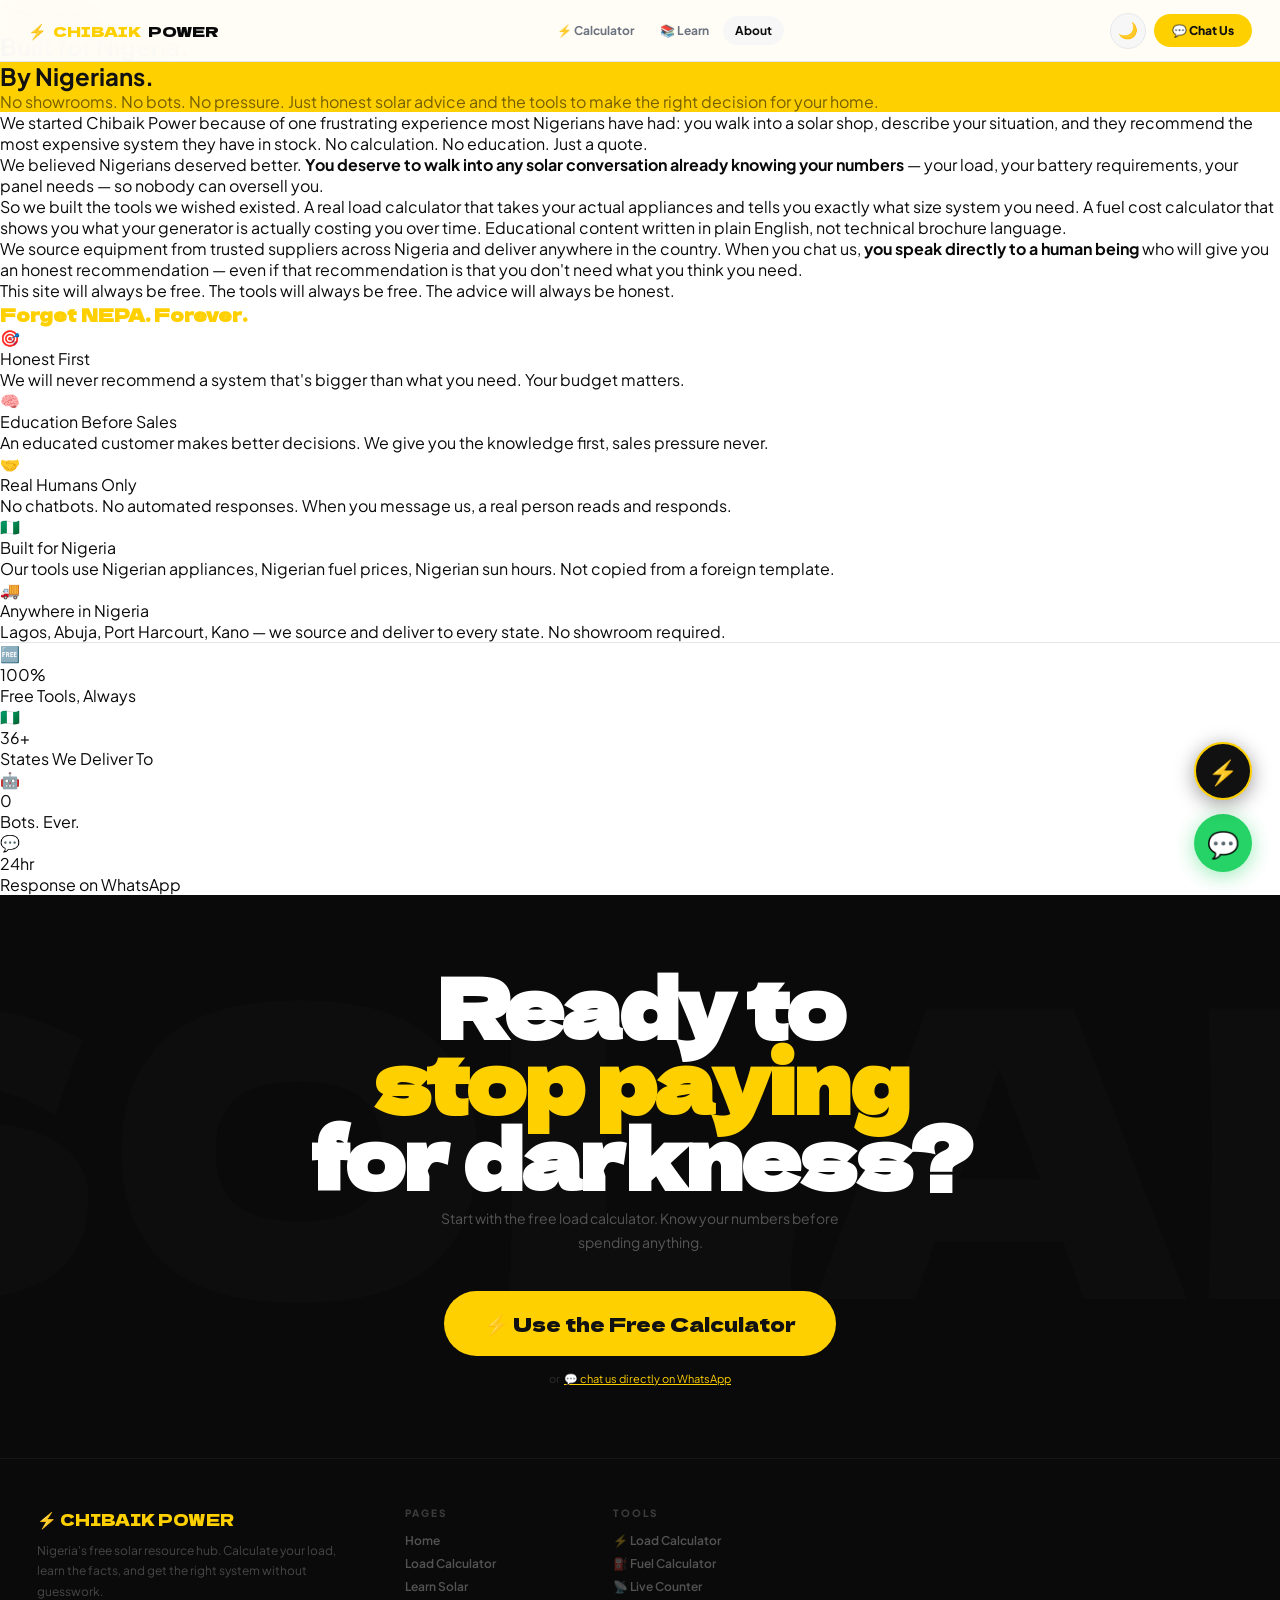
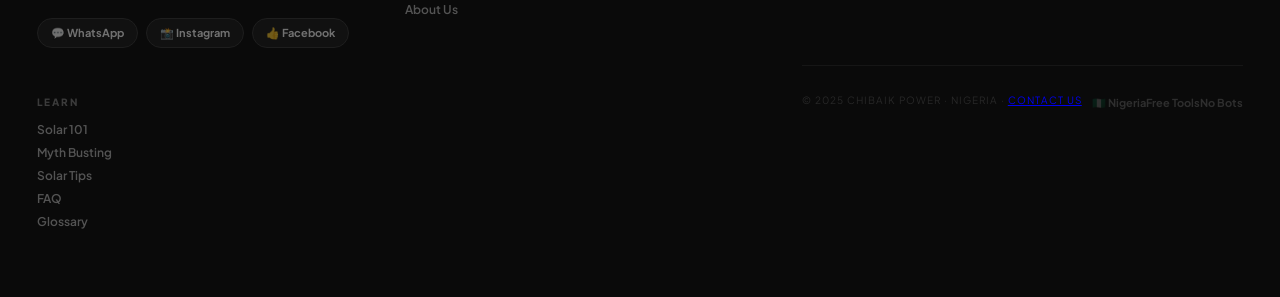
==== commit 6c559c77: "Add files via upload" ====
--- a/about.html
+++ b/about.html
@@ -15,6 +15,7 @@
 <link rel="preconnect" href="https://fonts.gstatic.com" crossorigin>
 <link href="https://fonts.googleapis.com/css2?family=Dela+Gothic+One&family=Plus+Jakarta+Sans:wght@400;500;600;700;800&display=swap" rel="stylesheet">
 <link rel="stylesheet" href="style.css">
+  <script defer src="/_vercel/insights/script.js"></script>
 </head>
 <body>
 
@@ -161,6 +162,42 @@
 
 <a class="wa-float" href="https://wa.me/+2347057027857" target="_blank" rel="noopener" aria-label="Chat on WhatsApp">💬</a>
 
+
+<!-- CHIDI AI CHAT WIDGET -->
+<div class="chat-widget" id="chatWidget">
+  <div class="chat-window" id="chatWindow">
+    <div class="chat-header">
+      <div class="chat-avatar">⚡</div>
+      <div class="chat-header-info">
+        <div class="chat-name">Chidi</div>
+        <div class="chat-status">● Online · Solar AI Assistant</div>
+      </div>
+      <button class="chat-close" onclick="toggleChat()">✕</button>
+    </div>
+    <div class="chat-messages" id="chatMessages">
+      <div class="chat-msg bot">
+        <div class="chat-msg-bubble">Hey! I am Chidi, your solar assistant. Ask me anything about solar energy in Nigeria.</div>
+        <div class="chat-msg-time">Just now</div>
+      </div>
+    </div>
+    <div class="chat-typing" id="chatTyping"><span></span><span></span><span></span></div>
+    <div class="chat-suggestions" id="chatSuggestions">
+      <button class="chat-sug" onclick="sendSuggestion(this)">Can solar run my AC?</button>
+      <button class="chat-sug" onclick="sendSuggestion(this)">What battery should I buy?</button>
+      <button class="chat-sug" onclick="sendSuggestion(this)">Lithium vs Tubular?</button>
+    </div>
+    <div class="chat-footer">
+      <input class="chat-input" id="chatInput" type="text" placeholder="Ask Chidi anything about solar..." maxlength="500">
+      <button class="chat-send" id="chatSend" onclick="sendChat()">➤</button>
+    </div>
+  </div>
+  <div class="chat-bubble" onclick="toggleChat()">
+    <span>⚡</span>
+    <span class="chat-bubble-label">Ask Chidi</span>
+  </div>
+</div>
+
+<div class="calc-toast" id="calcToast"></div>
 <script src="script.js"></script>
 </body>
 </html>
--- a/style.css
+++ b/style.css
@@ -1,654 +1,1459 @@
-/* ═══════════════════════════════════
-   LIGHT / DARK THEME VARIABLES
-═══════════════════════════════════ */
+/* ============================================================
+   CHIBAIK POWER — Design System 2.0
+   Brand: #FFD000 Yellow | Dark First | Nigerian Solar Hub
+============================================================ */
+
+/* FONTS */
+@import url('https://fonts.googleapis.com/css2?family=Dela+Gothic+One&family=Plus+Jakarta+Sans:wght@400;500;600;700;800&display=swap');
+
+/* THEME VARIABLES */
 :root {
-  --pri:#FFD000; --pri-soft:#FFFBEB; --pri-glow:rgba(255,208,0,.2);
-  --g:#059669; --r:#DC2626;
-  --bg:#FFFFFF; --bg-alt:#F5F5F5; --bg-card:#FFFFFF;
-  --text:#111111; --text-muted:#6B7280; --text-dim:#374151;
-  --nav-bg:rgba(255,255,255,.97); --nav-border:#E5E7EB; --nav-text:#4B5563;
-  --border:1.5px solid #E5E7EB; --border-hard:2px solid #111111;
-  --card-border:#E5E7EB; --input-bg:#F9FAFB; --input-border:#D1D5DB;
-  --shadow:0 2px 12px rgba(0,0,0,.08); --shadow-hard:4px 4px 0 #111111;
-  --radius:18px; --radius-sm:12px;
-}
+  --pri: #FFD000;
+  --pri-dark: #E6BB00;
+  --pri-soft: #FFFBEB;
+  --pri-glow: rgba(255,208,0,.18);
+  --green: #00C853;
+  --red: #FF3B3B;
+  --bg: #FFFFFF;
+  --bg-alt: #F7F7F7;
+  --bg-card: #FFFFFF;
+  --text: #0A0A0A;
+  --text-muted: #6B7280;
+  --text-dim: #374151;
+  --border: 1.5px solid #E5E7EB;
+  --border-col: #E5E7EB;
+  --card-shadow: 0 2px 16px rgba(0,0,0,.07);
+  --card-shadow-hover: 0 8px 32px rgba(0,0,0,.13);
+  --radius: 20px;
+  --radius-sm: 12px;
+  --radius-xs: 8px;
+  --nav-bg: rgba(255,255,255,.96);
+  --input-bg: #F9FAFB;
+}
+
 .dark {
-  --pri:#FFD000; --pri-soft:#1A1400; --pri-glow:rgba(255,208,0,.15);
-  --g:#00C853; --r:#FF3B3B;
-  --bg:#0A0A0A; --bg-alt:#111111; --bg-card:#111111;
-  --text:#F0F0F0; --text-muted:#666; --text-dim:#888;
-  --nav-bg:rgba(10,10,10,.97); --nav-border:#1E1E1E; --nav-text:#888;
-  --border:1.5px solid #1E1E1E; --border-hard:2px solid #F0F0F0;
-  --card-border:#1E1E1E; --input-bg:#161616; --input-border:#2A2A2A;
-  --shadow:0 2px 12px rgba(0,0,0,.5); --shadow-hard:4px 4px 0 rgba(255,255,255,.08);
-}
-*,*::before,*::after{box-sizing:border-box;margin:0;padding:0}
-html{scroll-behavior:smooth}
-body{font-family:'Plus Jakarta Sans',sans-serif;background:var(--bg);color:var(--text);overflow-x:hidden;transition:background .3s,color .3s}
-
-/* NAV */
-nav{position:fixed;top:0;left:0;right:0;z-index:500;display:flex;align-items:center;justify-content:space-between;padding:0 28px;height:60px;background:var(--nav-bg);backdrop-filter:blur(16px);border-bottom:var(--border);transition:background .3s,border-color .3s;gap:12px}
-.logo{font-family:'Dela Gothic One',sans-serif;font-size:15px;cursor:pointer;color:var(--text);white-space:nowrap;transition:color .3s}
-.logo em{font-style:normal;color:var(--pri);background:var(--text);padding:2px 7px;border-radius:5px;transition:background .3s,color .3s}
-.nav-center{display:flex;align-items:center;gap:2px}
-.nav-item{position:relative}
-.nav-btn{background:none;border:none;font-family:'Plus Jakarta Sans',sans-serif;font-weight:700;font-size:12px;color:var(--nav-text);padding:7px 11px;border-radius:100px;cursor:pointer;transition:color .15s,background .15s;white-space:nowrap;display:flex;align-items:center;gap:5px;height:36px}
-.nav-btn:hover{color:var(--text);background:var(--bg-alt)}
-.nav-arr{font-size:8px;transition:transform .2s}
-.nav-item.open .nav-arr{transform:rotate(180deg)}
-.nav-prod-btn{opacity:.45;cursor:not-allowed}
-.nav-prod-btn:hover{background:none;color:var(--nav-text)}
-.soon{background:var(--r);color:#fff;font-size:8px;font-weight:800;letter-spacing:1px;padding:2px 6px;border-radius:100px;text-transform:uppercase}
-.dropdown{position:absolute;top:calc(100% + 10px);left:50%;transform:translateX(-50%);background:var(--bg);border:var(--border-hard);border-radius:var(--radius);padding:7px;min-width:230px;box-shadow:var(--shadow-hard);display:none;flex-direction:column;gap:2px;z-index:600;transition:background .3s}
-.nav-item.open .dropdown{display:flex}
-.ddi{display:flex;align-items:center;gap:10px;padding:9px 13px;border-radius:10px;font-weight:700;font-size:12px;color:var(--text);cursor:pointer;transition:background .15s;text-decoration:none;border:none;background:none;width:100%;text-align:left;font-family:'Plus Jakarta Sans',sans-serif}
-.ddi:hover{background:var(--bg-alt)}
-.ddi-icon{font-size:18px;flex-shrink:0;width:26px;text-align:center}
-.ddi-label{font-size:12px;font-weight:800;color:var(--text);line-height:1.3;transition:color .3s}
-.ddi-sub{font-size:10px;font-weight:600;color:var(--text-muted);transition:color .3s}
-.dd-sep{height:1px;background:var(--bg-alt);margin:3px 5px}
-.nav-end{display:flex;align-items:center;gap:7px}
-.theme-btn{background:var(--bg-alt);border:var(--border);border-radius:100px;width:36px;height:36px;cursor:pointer;font-size:16px;display:flex;align-items:center;justify-content:center;transition:background .2s;flex-shrink:0}
-.theme-btn:hover{background:var(--pri);border-color:var(--pri)}
-.nav-cta{background:var(--pri);color:#111;font-weight:800;font-size:12px;padding:8px 16px;border-radius:100px;text-decoration:none;border:var(--border-hard);transition:transform .15s,background .3s;white-space:nowrap}
-.nav-cta:hover{transform:scale(1.05)}
-.hamburger{display:none;background:none;border:var(--border);border-radius:8px;width:36px;height:36px;cursor:pointer;font-size:16px;color:var(--text);align-items:center;justify-content:center;transition:all .2s;flex-shrink:0}
-.mob-nav{position:fixed;top:60px;left:0;right:0;z-index:490;background:var(--bg);border-bottom:var(--border-hard);padding:16px 20px 24px;transform:translateY(-110%);opacity:0;transition:transform .3s,opacity .3s,background .3s;pointer-events:none;overflow-y:auto;max-height:calc(100vh - 60px)}
-.mob-nav.open{transform:translateY(0);opacity:1;pointer-events:all}
-.mob-sec-title{font-size:10px;font-weight:800;letter-spacing:2px;text-transform:uppercase;color:var(--text-muted);margin-bottom:7px;padding:0 4px;transition:color .3s}
-.mob-link{display:block;padding:9px 12px;border-radius:9px;font-weight:700;font-size:13px;color:var(--text);cursor:pointer;transition:background .15s;text-decoration:none;border:none;background:none;width:100%;text-align:left;font-family:'Plus Jakarta Sans',sans-serif}
-.mob-link:hover{background:var(--bg-alt)}
-.mob-sep{height:1px;background:var(--card-border);margin:14px 0}
-.mob-section{margin-bottom:16px}
-.mob-cta{display:block;background:var(--pri);color:#111;font-weight:800;font-size:14px;padding:14px;border-radius:100px;text-decoration:none;text-align:center;border:var(--border-hard);margin-top:14px;transition:background .3s}
-
-/* HERO */
-.hero{min-height:100vh;background:#FFD000;display:flex;flex-direction:column;align-items:center;justify-content:center;text-align:center;padding:110px 24px 64px;position:relative;overflow:hidden}
-.h-circle-1{position:absolute;width:600px;height:600px;border-radius:50%;border:60px solid rgba(0,0,0,.05);top:-240px;right:-240px;pointer-events:none}
-.h-circle-2{position:absolute;width:450px;height:450px;border-radius:50%;border:50px solid rgba(0,0,0,.04);bottom:-180px;left:-180px;pointer-events:none}
-.hero-badge{display:inline-block;background:#111;color:#FFD000;font-size:10px;font-weight:800;letter-spacing:2px;text-transform:uppercase;padding:6px 16px;border-radius:100px;margin-bottom:20px;opacity:0;animation:fadeUp .5s .1s forwards}
-.hero-sun{font-size:clamp(80px,15vw,120px);line-height:1;margin-bottom:12px;display:block;opacity:0;animation:fadeScale .5s .2s forwards,bob 3s 1s ease-in-out infinite}
-.hero h1{font-family:'Dela Gothic One',sans-serif;font-size:clamp(42px,10vw,96px);line-height:.95;letter-spacing:-3px;color:#111;max-width:800px;opacity:0;animation:fadeUp .6s .3s forwards}
-.hero-sub{font-size:clamp(13px,2vw,17px);color:rgba(0,0,0,.5);margin-top:14px;max-width:500px;line-height:1.65;font-weight:500;opacity:0;animation:fadeUp .5s .5s forwards}
-.hero-btns{display:flex;gap:10px;flex-wrap:wrap;justify-content:center;margin-top:28px;opacity:0;animation:fadeUp .5s .6s forwards}
-.strike{position:relative;display:inline-block}
-.strike::after{content:'';position:absolute;left:-4px;right:-4px;top:50%;height:9px;background:var(--r);border-radius:4px;transform:rotate(-2deg) translateY(-50%)}
-.btn-dark{display:inline-flex;align-items:center;gap:8px;background:#111;color:#fff;font-family:'Dela Gothic One',sans-serif;font-size:clamp(13px,2vw,17px);padding:15px 30px;border-radius:100px;text-decoration:none;transition:transform .2s,box-shadow .2s;box-shadow:5px 5px 0 rgba(0,0,0,.25);border:none;cursor:pointer}
-.btn-dark:hover{transform:translate(-3px,-3px);box-shadow:8px 8px 0 rgba(0,0,0,.25)}
-.btn-outline{display:inline-flex;align-items:center;gap:8px;background:rgba(0,0,0,.1);color:#111;font-family:'Dela Gothic One',sans-serif;font-size:clamp(12px,1.8vw,15px);padding:15px 26px;border-radius:100px;border:2px solid #111;cursor:pointer;transition:background .2s}
-.btn-outline:hover{background:rgba(0,0,0,.18)}
-.scroll-hint{margin-top:28px;font-size:10px;font-weight:700;letter-spacing:2px;color:rgba(0,0,0,.3);text-transform:uppercase;opacity:0;animation:fadeUp .4s .8s forwards,bobHint 2s 1.5s ease-in-out infinite}
-
-/* TRUST BAR, always dark */
-.trust{background:#111;padding:14px 24px}
-.trust-inner{max-width:1100px;margin:0 auto;display:flex;align-items:center;justify-content:center;gap:22px;flex-wrap:wrap}
-.t-item{display:flex;align-items:center;gap:7px;font-size:11px;font-weight:700;color:rgba(255,255,255,.4)}
-.t-item strong{color:#FFD000}
-.t-dot{color:rgba(255,255,255,.12)}
-
-/* HOW IT WORKS */
-.how{padding:72px 24px;background:var(--bg);border-bottom:var(--border);transition:background .3s,border-color .3s}
-.how-inner{max-width:1000px;margin:0 auto;text-align:center}
-.eyebrow{font-size:10px;font-weight:800;letter-spacing:3px;text-transform:uppercase;color:var(--text-muted);margin-bottom:8px;transition:color .3s}
-.sec-h{font-family:'Dela Gothic One',sans-serif;font-size:clamp(26px,5vw,52px);line-height:1.05;letter-spacing:-1.5px;margin-bottom:40px;color:var(--text);transition:color .3s}
-.sec-h em{font-style:normal;color:var(--pri)}
-.steps{display:grid;grid-template-columns:repeat(auto-fit,minmax(260px,1fr));gap:1px;border:var(--border-hard);border-radius:var(--radius);overflow:hidden;background:var(--text);transition:background .3s,border-color .3s}
-.step{background:var(--bg);padding:34px 26px;text-align:left;transition:background .3s}
-.step-n{font-family:'Dela Gothic One',sans-serif;font-size:64px;color:var(--bg-alt);line-height:1;margin-bottom:6px;transition:color .3s}
-.step-icon{font-size:32px;margin-bottom:10px;display:block}
-.step-title{font-family:'Dela Gothic One',sans-serif;font-size:18px;margin-bottom:7px;color:var(--text);transition:color .3s}
-.step-desc{font-size:12px;color:var(--text-dim);line-height:1.75;transition:color .3s}
-
-/* COMPARE, always dark/green */
-.compare{display:grid;grid-template-columns:1fr 1fr;min-height:72vh}
-.cmp-b{background:#0A0A0A;padding:56px 34px;display:flex;flex-direction:column;align-items:center;justify-content:center;text-align:center;gap:16px}
-.cmp-a{background:#059669;padding:56px 34px;display:flex;flex-direction:column;align-items:center;justify-content:center;text-align:center;gap:16px}
-.cmp-emoji{font-size:clamp(52px,8vw,86px)}
-.cmp-lbl{font-family:'Dela Gothic One',sans-serif;font-size:10px;letter-spacing:3px;text-transform:uppercase}
-.cmp-b .cmp-lbl{color:rgba(255,255,255,.3)}
-.cmp-a .cmp-lbl{color:rgba(0,0,0,.4)}
-.cmp-title{font-family:'Dela Gothic One',sans-serif;font-size:clamp(22px,4.5vw,44px);line-height:1.05;letter-spacing:-1px}
-.cmp-b .cmp-title{color:#fff}
-.cmp-a .cmp-title{color:#000}
-.cmp-list{display:flex;flex-direction:column;gap:8px;width:100%;max-width:275px}
-.cmp-item{display:flex;align-items:center;gap:10px;border-radius:10px;padding:10px 13px;font-weight:700;font-size:clamp(11px,1.3vw,13px);text-align:left}
-.cmp-b .cmp-item{background:rgba(255,255,255,.08);color:rgba(255,255,255,.7)}
-.cmp-a .cmp-item{background:rgba(0,0,0,.1);color:#000}
-
-/* NUMBERS */
-.nums{padding:56px 24px;background:var(--bg-alt);border-top:var(--border);border-bottom:var(--border);transition:background .3s,border-color .3s}
-.nums-grid{display:grid;grid-template-columns:repeat(auto-fit,minmax(155px,1fr));gap:2px;max-width:840px;margin:0 auto;border:var(--border-hard);border-radius:var(--radius);overflow:hidden;background:var(--text);transition:background .3s,border-color .3s}
-.num-card{background:var(--bg);padding:30px 14px;text-align:center;display:flex;flex-direction:column;align-items:center;gap:6px;transition:background .3s}
-.num-emoji{font-size:26px}
-.num-val{font-family:'Dela Gothic One',sans-serif;font-size:clamp(28px,5vw,48px);line-height:1;color:var(--text);transition:color .3s}
-.num-val span{color:var(--g)}
-.num-lbl{font-size:10px;font-weight:700;color:var(--text-muted);text-transform:uppercase;letter-spacing:1px;transition:color .3s}
-
-/* SOLAR 101 */
-.s101{padding:72px 24px;background:var(--bg-alt);border-top:var(--border);transition:background .3s,border-color .3s}
-.s101-inner{max-width:1100px;margin:0 auto}
-.s101-grid{display:grid;grid-template-columns:repeat(auto-fill,minmax(255px,1fr));gap:12px;margin-top:40px}
-.s101-card{border:var(--border);border-radius:var(--radius);padding:26px 20px;background:var(--bg-card);transition:transform .2s,box-shadow .2s,background .3s,border-color .3s;position:relative;overflow:hidden}
-.s101-card::before{content:'';position:absolute;left:0;top:0;bottom:0;width:4px;background:var(--pri)}
-.s101-card:hover{transform:translateY(-4px);box-shadow:var(--shadow)}
-.s101-icon{font-size:38px;margin-bottom:10px;display:block}
-.s101-title{font-family:'Dela Gothic One',sans-serif;font-size:16px;margin-bottom:7px;color:var(--text);transition:color .3s}
-.s101-body{font-size:12px;color:var(--text-dim);line-height:1.75;transition:color .3s}
-.s101-body strong{color:var(--text);transition:color .3s}
-.s101-tag{display:inline-block;margin-top:10px;font-size:9px;font-weight:800;letter-spacing:1px;text-transform:uppercase;padding:3px 10px;border-radius:100px;background:var(--pri-soft);color:var(--text-muted);transition:background .3s,color .3s}
-
-/* MYTH BUSTING */
-.myths-sec{padding:72px 24px;background:var(--bg);border-top:var(--border);transition:background .3s,border-color .3s}
-.myths-inner{max-width:820px;margin:0 auto}
-.myths-list{display:flex;flex-direction:column;gap:10px;margin-top:40px}
-.myth-card{background:var(--bg-card);border:var(--border);border-radius:var(--radius-sm);overflow:hidden;transition:background .3s,border-color .3s}
-.myth-card.open{border-color:var(--g)}
-.myth-q{width:100%;background:none;border:none;padding:18px 20px;text-align:left;font-family:'Plus Jakarta Sans',sans-serif;font-weight:800;font-size:13px;color:var(--text);cursor:pointer;display:flex;justify-content:space-between;align-items:flex-start;gap:12px;transition:background .15s,color .3s}
-.myth-q:hover{background:var(--bg-alt)}
-.myth-q-left{display:flex;align-items:flex-start;gap:10px}
-.myth-badge{background:var(--r);color:#fff;font-size:9px;font-weight:800;letter-spacing:1px;text-transform:uppercase;padding:2px 8px;border-radius:100px;flex-shrink:0;margin-top:2px}
-.myth-card.open .myth-badge{background:var(--g)}
-.myth-arr{font-size:11px;flex-shrink:0;transition:transform .25s;color:var(--text-muted);margin-top:2px}
-.myth-card.open .myth-arr{transform:rotate(180deg)}
-.myth-a{max-height:0;overflow:hidden;transition:max-height .35s ease}
-.myth-card.open .myth-a{max-height:400px}
-.myth-a-inner{padding:0 20px 18px;border-top:1px solid var(--card-border)}
-.myth-verdict{font-size:11px;font-weight:800;letter-spacing:1px;text-transform:uppercase;color:var(--g);margin:14px 0 6px}
-.myth-truth{font-size:13px;color:var(--text-dim);line-height:1.8;transition:color .3s}
-.myth-truth strong{color:var(--text);transition:color .3s}
-
-/* SOLAR TIPS */
-.tips-sec{padding:72px 24px;background:var(--bg-alt);border-top:var(--border);transition:background .3s,border-color .3s}
-.tips-inner{max-width:1100px;margin:0 auto}
-.tips-grid{display:grid;grid-template-columns:repeat(auto-fill,minmax(270px,1fr));gap:14px;margin-top:40px}
-.tip-card{background:var(--bg-card);border:var(--border);border-radius:var(--radius);padding:26px 22px;transition:transform .2s,box-shadow .2s,background .3s,border-color .3s}
-.tip-card:hover{transform:translateY(-4px);box-shadow:var(--shadow)}
-.tip-icon{font-size:36px;margin-bottom:10px;display:block}
-.tip-title{font-family:'Dela Gothic One',sans-serif;font-size:16px;color:var(--text);margin-bottom:8px;transition:color .3s}
-.tip-body{font-size:12px;color:var(--text-dim);line-height:1.75;transition:color .3s}
-.tip-body strong{color:var(--text);transition:color .3s}
-
-/* FAQ */
-.faq-sec{padding:72px 24px;background:var(--bg);border-top:var(--border);transition:background .3s,border-color .3s}
-.faq-inner{max-width:760px;margin:0 auto}
-.faq-list{margin-top:40px;display:flex;flex-direction:column;gap:7px}
-.faq-card{background:var(--bg-card);border:var(--border);border-radius:var(--radius-sm);overflow:hidden;transition:background .3s,border-color .3s}
-.faq-q{width:100%;background:none;border:none;padding:18px 20px;text-align:left;font-family:'Plus Jakarta Sans',sans-serif;font-weight:800;font-size:13px;color:var(--text);cursor:pointer;display:flex;justify-content:space-between;align-items:center;gap:12px;transition:background .15s,color .3s}
-.faq-q:hover{background:var(--bg-alt)}
-.faq-arr{font-size:11px;flex-shrink:0;transition:transform .25s;color:var(--text-muted)}
-.faq-card.open .faq-arr{transform:rotate(180deg)}
-.faq-a{max-height:0;overflow:hidden;transition:max-height .35s ease}
-.faq-card.open .faq-a{max-height:500px}
-.faq-a p{font-size:12px;color:var(--text-dim);line-height:1.8;border-top:1px solid var(--card-border);padding:14px 20px 18px;transition:color .3s,border-color .3s}
-.faq-a strong{color:var(--text);transition:color .3s}
-
-/* GLOSSARY */
-.gloss-sec{padding:72px 24px;background:var(--bg-alt);border-top:var(--border);transition:background .3s,border-color .3s}
-.gloss-inner{max-width:920px;margin:0 auto}
-.gloss-wrap{position:relative;margin:32px 0 22px}
-.gloss-ico{position:absolute;left:14px;top:50%;transform:translateY(-50%);font-size:16px;pointer-events:none}
-.gloss-input{width:100%;background:var(--bg-card);border:var(--border);border-radius:12px;padding:13px 16px 13px 42px;font-family:'Plus Jakarta Sans',sans-serif;font-size:13px;font-weight:600;outline:none;transition:border-color .2s,background .3s;color:var(--text)}
-.gloss-input:focus{border-color:var(--pri)}
-.gloss-input::placeholder{color:var(--text-muted)}
-.gloss-grid{display:grid;grid-template-columns:repeat(auto-fill,minmax(250px,1fr));gap:9px}
-.gloss-card{background:var(--bg-card);border:var(--border);border-radius:10px;padding:14px 16px;transition:border-color .2s,background .3s}
-.gloss-card:hover{border-color:var(--pri)}
-.gloss-card.gone{display:none}
-.gloss-term{font-family:'Dela Gothic One',sans-serif;font-size:13px;margin-bottom:4px;display:flex;align-items:center;gap:6px;color:var(--text);transition:color .3s}
-.gloss-def{font-size:11px;color:var(--text-dim);line-height:1.65;transition:color .3s}
-.gloss-empty{display:none;grid-column:1/-1;text-align:center;padding:32px;font-size:14px;font-weight:700;color:var(--text-muted)}
-
-/* ASK A QUESTION */
-.ask-sec{padding:72px 24px;background:var(--bg);border-top:var(--border);transition:background .3s,border-color .3s}
-.ask-inner{max-width:620px;margin:0 auto;text-align:center}
-.ask-sub{font-size:13px;color:var(--text-muted);margin-top:-32px;margin-bottom:32px;line-height:1.7;transition:color .3s}
-.ask-form{display:flex;flex-direction:column;gap:12px;text-align:left}
-.ask-label{font-size:10px;font-weight:800;letter-spacing:1px;text-transform:uppercase;color:var(--text-muted);margin-bottom:5px;display:block;transition:color .3s}
-.ask-input,.ask-textarea,.ask-select{width:100%;background:var(--input-bg);border:var(--border);border-radius:10px;padding:13px 14px;color:var(--text);font-family:'Plus Jakarta Sans',sans-serif;font-size:13px;font-weight:600;outline:none;transition:border-color .2s,background .3s,color .3s}
-.ask-input:focus,.ask-textarea:focus,.ask-select:focus{border-color:var(--pri)}
-.ask-input::placeholder,.ask-textarea::placeholder{color:var(--text-muted)}
-.ask-textarea{resize:vertical;min-height:100px}
-.ask-select{appearance:none;-webkit-appearance:none;background-image:url("data:image/svg+xml,%3Csvg xmlns='http://www.w3.org/2000/svg' width='10' height='6'%3E%3Cpath d='M0 0l5 6 5-6z' fill='%23888'/%3E%3C/svg%3E");background-repeat:no-repeat;background-position:right 12px center}
-.ask-btn{background:var(--pri);color:#111;font-family:'Dela Gothic One',sans-serif;font-size:15px;padding:15px;border-radius:100px;border:var(--border-hard);cursor:pointer;transition:transform .15s,background .3s;width:100%}
-.ask-btn:hover{transform:scale(1.03)}
-.ask-success{display:none;background:var(--g);color:#fff;border-radius:12px;padding:16px 20px;text-align:center;font-weight:700;font-size:14px;margin-top:12px}
-
-/* PRODUCTS COMING SOON */
-.products-sec{padding:72px 24px;background:var(--bg-alt);border-top:var(--border);transition:background .3s,border-color .3s}
-.products-inner{max-width:800px;margin:0 auto;text-align:center}
-.products-coming{border:2px dashed var(--card-border);border-radius:var(--radius);padding:52px 28px;display:flex;flex-direction:column;align-items:center;gap:14px;opacity:.55;transition:border-color .3s}
-.products-coming-icon{font-size:60px}
-.products-coming h3{font-family:'Dela Gothic One',sans-serif;font-size:clamp(20px,4vw,34px);color:var(--text);transition:color .3s}
-.products-coming p{font-size:13px;color:var(--text-dim);max-width:420px;line-height:1.7;transition:color .3s}
-
-/* FINAL CTA, always dark */
-.cta-sec{background:#0A0A0A;padding:88px 24px;text-align:center;position:relative;overflow:hidden}
-.cta-bg{position:absolute;font-size:380px;color:rgba(255,255,255,.015);top:-60px;left:50%;transform:translateX(-50%);pointer-events:none;font-family:'Dela Gothic One',sans-serif;white-space:nowrap}
-.cta-sec h2{font-family:'Dela Gothic One',sans-serif;font-size:clamp(32px,6.5vw,78px);color:#fff;line-height:.95;letter-spacing:-2px;margin-bottom:12px;position:relative;z-index:1}
-.cta-sec h2 em{font-style:normal;color:#FFD000}
-.cta-sub{color:rgba(255,255,255,.3);font-size:13px;margin-bottom:32px;position:relative;z-index:1;max-width:440px;margin-left:auto;margin-right:auto;line-height:1.7}
-.cta-wa{display:inline-flex;align-items:center;gap:10px;background:#FFD000;color:#111;font-family:'Dela Gothic One',sans-serif;font-size:clamp(13px,2.5vw,20px);padding:17px 38px;border-radius:100px;text-decoration:none;transition:transform .2s;position:relative;z-index:1;animation:glowPulse 2.5s ease-in-out infinite}
-.cta-wa:hover{transform:scale(1.05)}
-.cta-note{margin-top:14px;font-size:11px;color:rgba(255,255,255,.18);position:relative;z-index:1}
-
-footer{background:#0A0A0A;border-top:1px solid rgba(255,255,255,.05);padding:16px 24px;display:flex;align-items:center;justify-content:space-between;flex-wrap:wrap;gap:10px}
-.f-logo{font-family:'Dela Gothic One',sans-serif;font-size:13px;color:#FFD000}
-.f-copy{font-size:10px;color:rgba(255,255,255,.18);letter-spacing:1px;text-transform:uppercase}
-
-/* FUEL CALCULATOR, always dark */
-.fuel-sec{background:#0d0d0d;padding:72px 24px;border-top:2px solid #111}
-.fuel-inner{max-width:820px;margin:0 auto;text-align:center}
-.fuel-sec .eyebrow{color:#444}
-.fuel-sec .sec-h{color:#fff}
-.fuel-desc{font-size:13px;color:#555;margin-top:-32px;margin-bottom:28px}
-.fuel-form{display:grid;grid-template-columns:repeat(auto-fit,minmax(210px,1fr));gap:12px;margin-bottom:16px;text-align:left}
-.fuel-label{display:block;font-size:10px;font-weight:800;letter-spacing:1px;text-transform:uppercase;color:#555;margin-bottom:6px}
-.fuel-input{width:100%;background:#111;border:1.5px solid #1E1E1E;border-radius:10px;padding:13px 14px;color:#fff;font-family:'Plus Jakarta Sans',sans-serif;font-size:14px;font-weight:700;outline:none;transition:border-color .2s}
-.fuel-input:focus{border-color:#FFD000}
-.fuel-input::placeholder{color:#333}
-.fuel-go{background:#FFD000;color:#111;font-family:'Dela Gothic One',sans-serif;font-size:15px;padding:14px 30px;border-radius:100px;border:none;cursor:pointer;transition:transform .15s}
-.fuel-go:hover{transform:scale(1.04)}
-.fuel-results{display:none;margin-top:32px}
-.fuel-results.show{display:block;animation:fadeUp .4s forwards}
-.fuel-panel{background:#111;border:1px solid #1E1E1E;border-radius:var(--radius);overflow:hidden;margin-bottom:18px}
-.fuel-row{display:flex;align-items:center;justify-content:space-between;padding:15px 22px;border-bottom:1px solid #1A1A1A;gap:12px;flex-wrap:wrap}
-.fuel-row:last-child{border-bottom:none;background:rgba(255,208,0,.04)}
-.fuel-lbl{font-size:12px;font-weight:700;color:#555;white-space:nowrap}
-.fuel-val{font-family:'Dela Gothic One',sans-serif;font-size:clamp(18px,3.5vw,26px);color:#FFD000;text-align:right;word-break:break-word}
-.fuel-val.big{font-size:clamp(22px,4.5vw,34px)}
-.fuel-insight{background:rgba(255,208,0,.06);border:1px solid rgba(255,208,0,.15);border-radius:var(--radius);padding:22px;text-align:center}
-.fuel-insight p{font-size:clamp(13px,2vw,17px);font-weight:700;color:#fff;line-height:1.6;margin-bottom:16px}
-.fuel-insight p strong{color:#FFD000}
-.fuel-cta-btn{display:inline-flex;align-items:center;gap:8px;background:#FFD000;color:#111;font-family:'Dela Gothic One',sans-serif;font-size:14px;padding:12px 26px;border-radius:100px;border:none;cursor:pointer;transition:transform .15s}
-.fuel-cta-btn:hover{transform:scale(1.04)}
-
-/* CALC OVERLAY, always dark */
-.calc-ov{position:fixed;inset:0;z-index:700;background:#0a0a0a;overflow-y:auto;display:none;flex-direction:column}
-.calc-ov.open{display:flex}
-.calc-nav-bar{position:sticky;top:0;z-index:10;display:flex;align-items:center;justify-content:space-between;padding:12px 26px;background:rgba(10,10,10,.95);backdrop-filter:blur(14px);border-bottom:1px solid #1E1E1E;flex-shrink:0}
-.calc-logo{font-family:'Dela Gothic One',sans-serif;font-size:14px;color:#FFD000}
-.calc-close-btn{background:#1a1a1a;border:1px solid #2a2a2a;color:#777;padding:7px 14px;border-radius:100px;cursor:pointer;font-weight:700;font-size:11px;font-family:'Plus Jakarta Sans',sans-serif;transition:all .2s}
-.calc-close-btn:hover{background:#222;color:#fff}
-.calc-pg{display:none;flex:1;padding:36px 22px 150px;max-width:1180px;margin:0 auto;width:100%}
-.calc-pg.on{display:block}
-.calc-h{font-family:'Dela Gothic One',sans-serif;font-size:clamp(24px,5vw,48px);color:#fff;line-height:1;letter-spacing:-1.5px;margin-bottom:6px}
-.calc-h em{font-style:normal;color:#FFD000}
-.calc-hint{font-size:11px;color:#555;margin-bottom:24px}
-.ctabs{display:flex;gap:6px;flex-wrap:wrap;margin-bottom:22px}
-.ctab{background:transparent;border:1px solid #252525;color:#555;font-family:'Plus Jakarta Sans',sans-serif;font-weight:700;font-size:11px;padding:6px 12px;border-radius:100px;cursor:pointer;transition:all .2s}
-.ctab:hover{border-color:#555;color:#999}
-.ctab.on{background:#FFD000;border-color:#FFD000;color:#111}
-.agrid{display:grid;grid-template-columns:repeat(auto-fill,minmax(160px,1fr));gap:9px}
-.acard{background:#111;border:1.5px solid #1a1a1a;border-radius:13px;overflow:hidden;transition:border-color .2s}
-.acard.lit{border-color:#FFD000;background:#130f00}
-.a-img{background:linear-gradient(145deg,#181818,#121212);height:96px;display:flex;align-items:center;justify-content:center}
-.a-img img{width:64px;height:64px;object-fit:contain;filter:drop-shadow(0 3px 8px rgba(0,0,0,.5));transition:transform .2s}
-.acard:hover .a-img img{transform:scale(1.08)}
-.a-body{padding:10px 10px 12px}
-.a-name{font-size:11px;font-weight:800;color:#bbb;margin-bottom:7px;line-height:1.3}
-.acard.lit .a-name{color:#FFD000}
-.a-sel{width:100%;background:#161616;border:1.5px solid #222;border-radius:7px;color:#888;font-family:'Plus Jakarta Sans',sans-serif;font-size:10px;font-weight:600;padding:5px 7px;cursor:pointer;margin-bottom:6px;outline:none;transition:border-color .2s;appearance:none;-webkit-appearance:none;background-image:url("data:image/svg+xml,%3Csvg xmlns='http://www.w3.org/2000/svg' width='9' height='5'%3E%3Cpath d='M0 0l4.5 5L9 0z' fill='%23555'/%3E%3C/svg%3E");background-repeat:no-repeat;background-position:right 7px center}
-.a-sel:focus{border-color:#FFD000;color:#fff}
-.acard.lit .a-sel{border-color:#3d2800;color:#FFD000}
-.a-w{font-size:9px;font-weight:700;color:#333;margin-bottom:8px;display:block}
-.acard.lit .a-w{color:#7a6000}
-.aqrow{display:flex;align-items:center;justify-content:space-between;gap:5px}
-.aqbtn{width:26px;height:26px;border-radius:50%;border:none;cursor:pointer;font-size:15px;font-weight:800;display:flex;align-items:center;justify-content:center;transition:transform .15s;flex-shrink:0;line-height:1}
-.aq-minus{background:#1a1a1a;color:#555}
-.aq-minus:hover{background:#222;color:#bbb}
-.aq-plus{background:#FFD000;color:#111}
-.aq-plus:hover{transform:scale(1.15)}
-.aqn{font-family:'Dela Gothic One',sans-serif;font-size:15px;color:#fff;min-width:20px;text-align:center}
-.acard.lit .aqn{color:#FFD000}
-.total-bar{position:fixed;bottom:0;left:0;right:0;z-index:800;background:#FFD000;border-top:2px solid #111;padding:10px 20px;display:none;align-items:center;justify-content:space-between;gap:10px;flex-wrap:wrap}
-.total-bar.on{display:flex}
-.tb-l{display:flex;align-items:baseline;gap:7px}
-.tb-lbl{font-size:10px;font-weight:800;color:rgba(0,0,0,.4);text-transform:uppercase;letter-spacing:1px}
-.tb-w{font-family:'Dela Gothic One',sans-serif;font-size:clamp(18px,3.5vw,30px);color:#111;line-height:1}
-.tb-u{font-size:10px;font-weight:700;color:rgba(0,0,0,.35)}
-.tb-r{display:flex;gap:7px;align-items:center}
-.tb-reset{background:transparent;border:2px solid rgba(0,0,0,.2);color:rgba(0,0,0,.4);font-weight:700;font-size:11px;padding:6px 12px;border-radius:100px;cursor:pointer;transition:all .2s;font-family:'Plus Jakarta Sans',sans-serif}
-.tb-reset:hover{border-color:rgba(0,0,0,.45);color:rgba(0,0,0,.65)}
-.tb-rec{background:#111;color:#FFD000;font-family:'Dela Gothic One',sans-serif;font-size:clamp(10px,1.8vw,13px);padding:10px 20px;border-radius:100px;border:none;cursor:pointer;transition:transform .2s;white-space:nowrap}
-.tb-rec:hover{transform:scale(1.04)}
-.tb-rec:disabled{opacity:.35;cursor:not-allowed;transform:none}
-.back-btn{display:inline-flex;align-items:center;gap:7px;background:#1a1a1a;border:1px solid #2a2a2a;color:#777;font-weight:700;font-size:11px;padding:8px 15px;border-radius:100px;cursor:pointer;margin-bottom:26px;transition:all .2s;font-family:'Plus Jakarta Sans',sans-serif}
-.back-btn:hover{background:#222;color:#ccc}
-.load-banner{text-align:center;margin-bottom:36px}
-.load-banner p{font-size:10px;font-weight:700;letter-spacing:2px;text-transform:uppercase;color:#444;margin-bottom:3px}
-.load-big{font-family:'Dela Gothic One',sans-serif;font-size:clamp(42px,8vw,68px);color:#FFD000;line-height:1}
-.load-big small{font-size:16px;color:#444}
-.rtabs{display:flex;justify-content:center;gap:7px;margin-bottom:24px;flex-wrap:wrap}
-.rtab{background:transparent;border:1.5px solid #252525;color:#555;font-family:'Plus Jakarta Sans',sans-serif;font-weight:800;font-size:12px;padding:9px 18px;border-radius:100px;cursor:pointer;transition:all .2s}
-.rtab.on{background:#FFD000;border-color:#FFD000;color:#111}
-.calc-share-bar{background:#111;border:1px solid #1E1E1E;border-radius:var(--radius-sm);padding:16px 20px;margin-bottom:24px;display:flex;align-items:center;justify-content:space-between;flex-wrap:wrap;gap:12px}
-.calc-share-bar p{font-size:11px;font-weight:700;color:#555;text-transform:uppercase;letter-spacing:1px}
-.calc-share-btns{display:flex;gap:7px;flex-wrap:wrap}
-.share-btn{display:inline-flex;align-items:center;gap:6px;padding:8px 14px;border-radius:100px;font-family:'Plus Jakarta Sans',sans-serif;font-weight:700;font-size:11px;cursor:pointer;border:none;transition:transform .15s,opacity .2s}
-.share-btn:hover{transform:scale(1.05)}
-.share-wa{background:#25D366;color:#fff}
-.share-tw{background:#000;color:#fff}
-.share-cp{background:#333;color:#fff}
-.rpanel{display:none}
-.rpanel.on{display:block}
-.disc-box{border-radius:12px;padding:15px 17px;margin-bottom:16px;display:grid;grid-template-columns:1fr 1fr;gap:14px}
-.disc-gen{background:#120c00;border:1px solid #3a2600}
-.disc-sol{background:#001208;border:1px solid #003d1a}
-.disc-side h4{font-size:9px;font-weight:800;letter-spacing:2px;text-transform:uppercase;margin-bottom:7px}
-.disc-gen .disc-side:first-child h4{color:#00C853}
-.disc-gen .disc-side:last-child h4{color:#FF3B3B}
-.disc-sol .disc-side:first-child h4{color:#00C853}
-.disc-sol .disc-side:last-child h4{color:#FF3B3B}
-.disc-item{font-size:11px;color:#666;margin-bottom:4px;line-height:1.4;display:flex;gap:5px}
-.batt-note{background:#111;border:1px solid #1e1e1e;border-radius:10px;padding:11px 14px;margin-bottom:16px;display:flex;gap:8px;align-items:flex-start}
-.batt-note .ni{font-size:15px;flex-shrink:0}
-.batt-note p{font-size:11px;color:#666;line-height:1.5}
-.batt-note strong{color:#FFD000}
-.rgrid{display:grid;grid-template-columns:repeat(auto-fill,minmax(250px,1fr));gap:12px}
-.rcard{background:#111;border:1.5px solid #1a1a1a;border-radius:15px;padding:20px 17px;transition:border-color .2s,transform .2s;cursor:pointer}
-.rcard:hover{border-color:#FFD000;transform:translate(-3px,-3px)}
-.rbadge{display:inline-block;font-size:9px;font-weight:800;letter-spacing:2px;text-transform:uppercase;padding:3px 10px;border-radius:100px;margin-bottom:10px}
-.bg-gen{background:#1a1100;color:#FFD000;border:1px solid #3a2600}
-.bg-sol{background:#001208;border:1px solid #003d1a;color:#00C853}
-.r-title{font-family:'Dela Gothic One',sans-serif;font-size:clamp(15px,2.5vw,20px);color:#fff;margin-bottom:4px;line-height:1.1}
-.r-sub{font-size:10px;color:#444;margin-bottom:12px}
-.dur-row{margin-bottom:8px}
-.dur-lbl{font-size:9px;font-weight:700;color:#444;text-transform:uppercase;letter-spacing:.3px;margin-bottom:3px;display:flex;justify-content:space-between;flex-wrap:wrap;gap:3px}
-.dur-lbl span{color:#FFD000;font-size:10px;font-weight:800}
-.dur-track{background:#1a1a1a;border-radius:100px;height:5px;overflow:hidden}
-.dur-fill{height:100%;border-radius:100px;transition:width .7s ease}
-.pkg-specs{display:flex;flex-direction:column;gap:5px;margin-bottom:12px}
-.pkg-row{display:flex;gap:7px;align-items:flex-start;font-size:11px;color:#555}
-.pkg-row .pi{font-size:12px;flex-shrink:0;margin-top:1px}
-.pkg-row strong{color:#888}
-.rcta{width:100%;background:#FFD000;color:#111;font-family:'Dela Gothic One',sans-serif;font-size:11px;padding:10px 14px;border-radius:100px;border:none;cursor:pointer;transition:transform .15s;margin-top:4px;display:flex;align-items:center;justify-content:center;gap:6px}
-.rcta:hover{transform:scale(1.03)}
-.no-match{text-align:center;padding:32px;color:#444}
-.no-match p{font-size:13px;line-height:1.7}
-.no-match strong{color:#FFD000}
-
-/* WA MODAL, always dark */
-.wa-ov{position:fixed;inset:0;z-index:900;background:rgba(0,0,0,.88);display:none;align-items:center;justify-content:center;padding:18px;backdrop-filter:blur(5px)}
-.wa-ov.open{display:flex}
-.wa-box{background:#111;border:2px solid #222;border-radius:20px;padding:28px 22px;max-width:400px;width:100%;position:relative}
-.wa-x{position:absolute;top:13px;right:13px;background:#1a1a1a;border:none;color:#555;width:28px;height:28px;border-radius:50%;cursor:pointer;font-size:14px;display:flex;align-items:center;justify-content:center;transition:background .2s}
-.wa-x:hover{background:#252525;color:#fff}
-.wa-icon{font-size:38px;display:block;margin-bottom:8px;text-align:center}
-.wa-title{font-family:'Dela Gothic One',sans-serif;font-size:19px;color:#fff;margin-bottom:4px;text-align:center}
-.wa-item{font-size:11px;color:#555;text-align:center;margin-bottom:18px;line-height:1.5}
-.wa-item strong{color:#FFD000}
-.wa-lbl{font-size:10px;font-weight:800;letter-spacing:1px;text-transform:uppercase;color:#444;margin-bottom:6px;display:block}
-.wa-inp{width:100%;background:#181818;border:1.5px solid #222;border-radius:10px;padding:12px 13px;color:#fff;font-family:'Plus Jakarta Sans',sans-serif;font-size:13px;font-weight:600;outline:none;transition:border-color .2s;margin-bottom:15px}
-.wa-inp:focus{border-color:#FFD000}
-.wa-inp::placeholder{color:#2a2a2a}
-.wa-send{width:100%;background:#00C853;color:#000;font-family:'Dela Gothic One',sans-serif;font-size:13px;padding:13px;border-radius:100px;border:none;cursor:pointer;transition:transform .2s;display:flex;align-items:center;justify-content:center;gap:7px}
-.wa-send:hover{transform:scale(1.03)}
-.wa-skip{width:100%;background:transparent;border:none;color:#2a2a2a;font-size:10px;margin-top:8px;cursor:pointer;text-decoration:underline;font-family:'Plus Jakarta Sans',sans-serif}
-.wa-skip:hover{color:#555}
-
-
-
-
-
-
-
-
-
-
-
-
-
-
-
-
-
-
-
-
-
-
-
-
-
-
-
-
-
-
-
-
-
-
-
-
-
-
-
-/* ANIMATIONS */
-@keyframes fadeIn{to{opacity:1}}
-@keyframes fadeUp{to{opacity:1;transform:translateY(0)}}
-@keyframes fadeScale{to{opacity:1;transform:scale(1)}}
-@keyframes bob{0%,100%{transform:translateY(0) rotate(-2deg)}50%{transform:translateY(-12px) rotate(2deg)}}
-@keyframes bobHint{0%,100%{transform:translateY(0)}50%{transform:translateY(7px)}}
-@keyframes glowPulse{0%,100%{box-shadow:0 0 0 0 rgba(255,208,0,.3)}50%{box-shadow:0 0 40px 10px rgba(255,208,0,.15)}}
-
-.anim{opacity:0;transform:translateY(28px);transition:opacity .65s ease,transform .65s ease}
-.anim.d1{transition-delay:.1s}.anim.d2{transition-delay:.18s}.anim.d3{transition-delay:.26s}
-.anim.d4{transition-delay:.34s}.anim.d5{transition-delay:.42s}.anim.d6{transition-delay:.5s}
-.anim.d7{transition-delay:.58s}.anim.d8{transition-delay:.66s}
-.anim.show{opacity:1;transform:translateY(0)}
-
-@media(max-width:768px){
-  .compare{grid-template-columns:1fr}
-  .cmp-b,.cmp-a{padding:44px 20px;min-height:50vh}
-  nav{padding:0 14px}
-  .nav-center{display:none}
-  .hamburger{display:flex}
-  footer{justify-content:center;text-align:center}
-  .disc-box{grid-template-columns:1fr}
-  .agrid{grid-template-columns:repeat(auto-fill,minmax(145px,1fr))}
-  .total-bar{flex-direction:column;padding:9px 13px}
-  .tb-r{width:100%;justify-content:center}
-  .calc-pg{padding:26px 14px 140px}
-  .trust-inner{gap:12px}
-  .t-dot{display:none}
-  .map-grid{grid-template-columns:repeat(9,1fr);gap:2px}
-  .map-cell{min-height:32px;font-size:7px;padding:3px 1px}
-  
-  .calc-share-bar{flex-direction:column;align-items:flex-start}
-}
-
-/* GENERATOR LIVE COUNTER, always dark */
-.gen-sec{padding:72px 24px;background:#0d0d0d;border-top:2px solid #111}
-.gen-inner{max-width:900px;margin:0 auto;text-align:center}
-.gen-sec .eyebrow{color:#444}
-.gen-sec .sec-h{color:#fff}
-.gen-sec .sec-h em{font-style:normal;color:#FFD000}
-.gen-sub{font-size:13px;color:#555;margin-top:-32px;margin-bottom:36px;line-height:1.7}
-.gen-cards{display:grid;grid-template-columns:repeat(auto-fit,minmax(220px,1fr));gap:2px;border:2px solid #111;border-radius:18px;overflow:hidden;background:#111;margin-bottom:24px}
-.gen-card{background:#0d0d0d;padding:34px 20px;text-align:center}
-.gen-card-highlight{background:#111}
-.gen-card-label{font-size:10px;font-weight:800;letter-spacing:2px;text-transform:uppercase;color:#444;margin-bottom:10px}
-.gen-card-val{font-family:'Dela Gothic One',sans-serif;font-size:clamp(18px,3vw,28px);color:#FFD000;line-height:1.2;margin-bottom:6px;word-break:break-word;transition:color .3s}
-.gen-card-note{font-size:10px;color:#333;font-weight:700;text-transform:uppercase;letter-spacing:1px}
-.gen-disclaimer{font-size:12px;color:#444;line-height:1.7;max-width:560px;margin:0 auto 24px}
-.gen-cta{background:transparent;border:1.5px solid #2a2a2a;color:#555;font-family:'Dela Gothic One',sans-serif;font-size:13px;padding:12px 24px;border-radius:100px;cursor:pointer;transition:all .2s}
-.gen-cta:hover{border-color:#FFD000;color:#FFD000}
-
-/* ═══ SCROLL PROGRESS BAR ═══ */
-.scroll-prog{position:fixed;top:0;left:0;height:3px;background:var(--pri);z-index:9999;width:0%;transition:width .1s linear;border-radius:0 2px 2px 0}
-
-/* ═══ STICKY WHATSAPP FLOAT ═══ */
-.wa-float{position:fixed;bottom:28px;right:28px;z-index:450;width:58px;height:58px;background:#25D366;border-radius:50%;display:flex;align-items:center;justify-content:center;font-size:26px;text-decoration:none;box-shadow:0 4px 20px rgba(37,211,102,.45),0 2px 8px rgba(0,0,0,.2);transition:transform .2s,box-shadow .2s;animation:waFloat 3s ease-in-out infinite}
-.wa-float:hover{transform:scale(1.12)!important;box-shadow:0 6px 28px rgba(37,211,102,.6)}
-@keyframes waFloat{0%,100%{transform:translateY(0)}50%{transform:translateY(-5px)}}
-.wa-float.hide{display:none}
-
-/* ═══ HERO QUICK CALCULATOR ═══ */
-.hero-quickcalc{margin-top:28px;background:rgba(0,0,0,.1);border:1.5px solid rgba(0,0,0,.12);border-radius:20px;padding:20px 22px;max-width:640px;width:100%;position:relative;z-index:1;backdrop-filter:blur(4px)}
-.hero-qc-label{font-size:10px;font-weight:800;letter-spacing:2px;text-transform:uppercase;color:rgba(0,0,0,.4);margin-bottom:14px;text-align:center}
-.hero-chips{display:flex;flex-wrap:wrap;gap:8px;justify-content:center;margin-bottom:16px}
-.hero-chip{display:inline-flex;align-items:center;gap:5px;background:rgba(0,0,0,.08);border:1.5px solid rgba(0,0,0,.12);border-radius:100px;padding:8px 14px;font-family:'Plus Jakarta Sans',sans-serif;font-weight:700;font-size:12px;color:rgba(0,0,0,.55);cursor:pointer;transition:all .2s;user-select:none}
-.hero-chip:hover{background:rgba(0,0,0,.14);color:rgba(0,0,0,.75)}
-.hero-chip.on{background:#111;color:#FFD000;border-color:#111;transform:scale(1.04)}
-.hero-chip .chip-w{font-size:10px;opacity:.65;margin-left:2px}
-.hero-qc-footer{display:flex;align-items:center;justify-content:space-between;gap:12px;flex-wrap:wrap;border-top:1px solid rgba(0,0,0,.1);padding-top:14px}
-.hero-qc-total{display:flex;align-items:baseline;gap:8px}
-.hero-qc-lbl{font-size:10px;font-weight:800;text-transform:uppercase;letter-spacing:1px;color:rgba(0,0,0,.4)}
-.hero-qc-val{font-family:'Dela Gothic One',sans-serif;font-size:28px;color:#111;transition:all .25s}
-.hero-qc-val.bumped{transform:scale(1.15);color:#000}
-.hero-qc-btn{background:#111;color:#FFD000;font-family:'Dela Gothic One',sans-serif;font-size:13px;padding:11px 22px;border-radius:100px;border:none;cursor:pointer;transition:transform .15s,box-shadow .15s;white-space:nowrap}
-.hero-qc-btn:hover{transform:scale(1.05);box-shadow:3px 3px 0 rgba(0,0,0,.2)}
-
-/* ═══ CALC TOAST NOTIFICATION ═══ */
-.calc-toast{position:fixed;top:70px;left:50%;transform:translateX(-50%) translateY(-20px);background:#111;color:#FFD000;font-family:'Dela Gothic One',sans-serif;font-size:14px;padding:12px 24px;border-radius:100px;border:1px solid #2a2a2a;box-shadow:0 4px 20px rgba(0,0,0,.5);z-index:750;opacity:0;pointer-events:none;transition:opacity .3s,transform .3s;white-space:nowrap}
-.calc-toast.show{opacity:1;transform:translateX(-50%) translateY(0)}
-
-@media(max-width:480px){
-  .wa-float{bottom:16px;right:16px;width:52px;height:52px;font-size:22px}
-  .hero-quickcalc{padding:16px 14px}
-  .hero-chip{font-size:11px;padding:7px 11px}
-}
-
-/* SVG appliance icons in calculator */
-.a-img svg{width:64px;height:64px;filter:drop-shadow(0 3px 8px rgba(0,0,0,.5));transition:transform .2s;display:block}
-.acard:hover .a-img svg{transform:scale(1.08)}
-
-/* ═══ REVIEWS SECTION ═══ */
-.reviews-sec{padding:72px 24px;background:var(--bg);border-top:var(--border);transition:background .3s,border-color .3s}
-.reviews-inner{max-width:960px;margin:0 auto}
-.reviews-grid{display:grid;grid-template-columns:repeat(auto-fill,minmax(270px,1fr));gap:14px;margin:40px 0}
-.review-card{background:var(--bg-card);border:var(--border);border-radius:var(--radius);padding:24px 20px;transition:transform .2s,box-shadow .2s,background .3s,border-color .3s}
-.review-card:hover{transform:translateY(-3px);box-shadow:var(--shadow)}
-.review-stars{color:#FFD000;font-size:16px;margin-bottom:10px;letter-spacing:2px}
-.review-text{font-size:13px;color:var(--text-dim);line-height:1.75;margin-bottom:14px;font-style:italic;transition:color .3s}
-.review-author{font-size:11px;font-weight:800;color:var(--text-muted);text-transform:uppercase;letter-spacing:1px;transition:color .3s}
-.review-form-box{background:var(--bg-alt);border:var(--border);border-radius:var(--radius);padding:28px 24px;margin-top:44px;transition:background .3s,border-color .3s}
-.review-form-title{font-family:'Dela Gothic One',sans-serif;font-size:22px;color:var(--text);margin-bottom:6px;transition:color .3s}
-.review-form-sub{font-size:13px;color:var(--text-muted);margin-bottom:24px;transition:color .3s}
-.star-row{display:flex;align-items:center;gap:6px;margin-bottom:18px;flex-wrap:wrap}
-.star-row-label{font-size:11px;font-weight:800;text-transform:uppercase;letter-spacing:1px;color:var(--text-muted);margin-right:4px;transition:color .3s}
-.star-btn{background:none;border:none;font-size:28px;cursor:pointer;transition:transform .15s,opacity .2s;opacity:.3;line-height:1;padding:0 2px}
-.star-btn.on,.star-btn:hover{opacity:1;transform:scale(1.2)}
-.review-fields{display:grid;grid-template-columns:1fr 1fr;gap:12px;margin-bottom:12px}
-.review-input,.review-textarea{width:100%;background:var(--input-bg);border:var(--border);border-radius:10px;padding:12px 14px;color:var(--text);font-family:'Plus Jakarta Sans',sans-serif;font-size:13px;font-weight:600;outline:none;transition:border-color .2s,background .3s,color .3s}
-.review-input:focus,.review-textarea:focus{border-color:var(--pri)}
-.review-input::placeholder,.review-textarea::placeholder{color:var(--text-muted)}
-.review-textarea{resize:vertical;min-height:90px;grid-column:1/-1}
-.review-btn{background:var(--pri);color:#111;font-family:'Dela Gothic One',sans-serif;font-size:15px;padding:14px;border-radius:100px;border:var(--border-hard);cursor:pointer;transition:transform .15s,background .3s;width:100%;display:flex;align-items:center;justify-content:center;gap:8px}
-.review-btn:hover{transform:scale(1.03)}
-.review-note{font-size:11px;color:var(--text-muted);text-align:center;margin-top:10px;transition:color .3s}
-@media(max-width:600px){.review-fields{grid-template-columns:1fr}}
-
-/* SOLAR PACKAGE SELECTORS */
-.sol-selectors{background:var(--bg-alt);border:var(--border);border-radius:var(--radius-sm);padding:16px 18px;margin-bottom:16px;display:flex;flex-direction:column;gap:12px;transition:background .3s,border-color .3s}
-.sol-sel-row{display:flex;align-items:center;gap:12px;flex-wrap:wrap}
-.sol-sel-label{font-size:10px;font-weight:800;letter-spacing:1.5px;text-transform:uppercase;color:#555;flex-shrink:0;min-width:80px}
-.sol-sel-group{display:flex;gap:6px;flex-wrap:wrap}
-.sol-sel-btn{background:transparent;border:1.5px solid #2a2a2a;color:#555;font-family:'Plus Jakarta Sans',sans-serif;font-weight:700;font-size:11px;padding:7px 14px;border-radius:100px;cursor:pointer;transition:all .2s}
-.sol-sel-btn:hover{border-color:#555;color:#999}
-.sol-sel-btn.on{background:#FFD000;border-color:#FFD000;color:#111}
-
-/* BATTERY COMPARISON INFO */
-.batt-compare{margin-bottom:16px}
-.batt-info{display:grid;grid-template-columns:1fr 1fr;gap:14px;border-radius:12px;padding:16px 18px}
-.batt-info-li{background:#001208;border:1px solid #003d1a}
-.batt-info-tu{background:#12080a;border:1px solid #3a1a00}
-.batt-info-col h4{font-size:9px;font-weight:800;letter-spacing:2px;text-transform:uppercase;margin-bottom:8px;color:#00C853}
-.batt-info-tu .batt-info-col:last-child h4{color:#FF3B3B}
-.batt-info-li .batt-info-col:last-child h4{color:#FF3B3B}
-.batt-info-item{font-size:11px;color:#666;margin-bottom:5px;line-height:1.4;display:flex;gap:5px}
-.batt-info-item::before{content:"✓";color:#00C853;flex-shrink:0}
-.batt-info-item.neg::before{content:"✗";color:#FF3B3B}
-@media(max-width:600px){.batt-info{grid-template-columns:1fr}.sol-sel-row{flex-direction:column;align-items:flex-start}}
-
-/* SOL CONFIG PANEL */
-.sol-config{background:var(--bg-alt);border:var(--border);border-radius:var(--radius-sm);padding:20px 18px;margin-bottom:16px;display:flex;flex-direction:column;gap:18px;transition:background .3s,border-color .3s}
-.sol-config-section{display:flex;flex-direction:column;gap:8px}
-.sol-config-label{font-size:10px;font-weight:800;letter-spacing:1.5px;text-transform:uppercase;color:#555}
-
-/* COUNTER ROW */
-.sol-counter-row{display:flex;align-items:center;gap:10px;flex-wrap:wrap}
-.sol-cnt-btn{width:34px;height:34px;border-radius:50%;border:none;cursor:pointer;font-size:20px;font-weight:800;display:flex;align-items:center;justify-content:center;transition:transform .15s;flex-shrink:0;line-height:1}
-.sol-cnt-minus{background:#1a1a1a;color:#555}
-.sol-cnt-minus:hover{background:#222;color:#bbb}
-.sol-cnt-plus{background:#FFD000;color:#111}
-.sol-cnt-plus:hover{transform:scale(1.15)}
-.sol-cnt-display{display:flex;align-items:baseline;gap:5px;min-width:60px}
-.sol-cnt-num{font-family:'Dela Gothic One',sans-serif;font-size:28px;color:#fff;line-height:1}
-.sol-cnt-unit{font-size:10px;font-weight:700;color:#555;text-transform:uppercase}
-.sol-cnt-result{display:flex;flex-direction:column;gap:1px;margin-left:6px}
-.sol-cnt-result-val{font-family:'Dela Gothic One',sans-serif;font-size:18px;color:#FFD000;line-height:1}
-.sol-cnt-result-lbl{font-size:9px;font-weight:700;color:#444;text-transform:uppercase;letter-spacing:.5px}
-
-/* INSIGHT BOX */
-.sol-insight{background:#111;border:1px solid #1e1e1e;border-radius:10px;padding:10px 14px;font-size:12px;color:#888;line-height:1.6;display:none}
-.sol-insight.show{display:block}
-.sol-insight strong{color:#FFD000}
-
-@media(max-width:480px){
-  .sol-cnt-num{font-size:22px}
-  .sol-cnt-result-val{font-size:15px}
-}
-
-/* ═══ MULTI-PAGE NAV ACTIVE STATE ═══ */
-.nav-btn.active{color:var(--text);background:var(--bg-alt)}
-.nav-page-link{background:none;border:none;font-family:'Plus Jakarta Sans',sans-serif;font-weight:700;font-size:12px;color:var(--nav-text);padding:7px 11px;border-radius:100px;cursor:pointer;transition:color .15s,background .15s;white-space:nowrap;height:36px;text-decoration:none;display:flex;align-items:center}
-.nav-page-link:hover,.nav-page-link.active{color:var(--text);background:var(--bg-alt)}
-
-/* ═══ FOOTER (full, multi-column) ═══ */
-.site-footer{background:#0A0A0A;border-top:1px solid #1a1a1a;padding:56px 24px 24px}
-.footer-grid{max-width:1100px;margin:0 auto;display:grid;grid-template-columns:2fr 1fr 1fr 1fr;gap:40px;margin-bottom:48px}
-.footer-brand{}
-.footer-logo{font-family:'Dela Gothic One',sans-serif;font-size:17px;color:#FFD000;margin-bottom:10px}
-.footer-tagline{font-size:12px;color:#444;line-height:1.7;max-width:240px;margin-bottom:20px}
-.footer-social{display:flex;gap:8px;flex-wrap:wrap}
-.footer-soc-btn{display:inline-flex;align-items:center;gap:6px;background:#111;border:1px solid #222;color:#555;font-size:11px;font-weight:700;padding:7px 12px;border-radius:100px;text-decoration:none;transition:all .2s;font-family:'Plus Jakarta Sans',sans-serif}
-.footer-soc-btn:hover{border-color:#FFD000;color:#FFD000}
-.footer-col-title{font-size:9px;font-weight:800;letter-spacing:2px;text-transform:uppercase;color:#333;margin-bottom:14px}
-.footer-links{display:flex;flex-direction:column;gap:8px}
-.footer-link{font-size:12px;font-weight:600;color:#444;text-decoration:none;transition:color .2s;background:none;border:none;cursor:pointer;font-family:'Plus Jakarta Sans',sans-serif;text-align:left;padding:0}
-.footer-link:hover{color:#FFD000}
-.footer-bottom{max-width:1100px;margin:0 auto;border-top:1px solid #1a1a1a;padding-top:20px;display:flex;align-items:center;justify-content:space-between;flex-wrap:wrap;gap:12px}
-.footer-copy{font-size:10px;color:#2a2a2a;letter-spacing:.5px}
-.footer-copy a{color:#333;text-decoration:none}
-.footer-copy a:hover{color:#FFD000}
-.footer-badges{display:flex;gap:8px;flex-wrap:wrap}
-.footer-badge{font-size:9px;font-weight:800;letter-spacing:1px;text-transform:uppercase;color:#2a2a2a;border:1px solid #1e1e1e;padding:3px 8px;border-radius:100px}
-@media(max-width:768px){
-  .footer-grid{grid-template-columns:1fr 1fr;gap:28px}
-  .footer-brand{grid-column:1/-1}
-}
-@media(max-width:480px){
-  .footer-grid{grid-template-columns:1fr}
-  .footer-brand{grid-column:auto}
-}
-
-/* ═══ PAGE HERO (inner pages) ═══ */
-.page-hero{padding:120px 24px 64px;background:var(--bg);border-bottom:var(--border);text-align:center;transition:background .3s,border-color .3s}
-.page-hero-eyebrow{font-size:10px;font-weight:800;letter-spacing:3px;text-transform:uppercase;color:var(--pri);margin-bottom:12px;display:block}
-.page-hero-h{font-family:'Dela Gothic One',sans-serif;font-size:clamp(32px,7vw,72px);line-height:.95;letter-spacing:-2px;color:var(--text);margin-bottom:14px;transition:color .3s}
-.page-hero-sub{font-size:clamp(13px,2vw,16px);color:var(--text-muted);max-width:560px;margin:0 auto;line-height:1.7;transition:color .3s}
-
-/* ═══ ABOUT PAGE ═══ */
-.about-sec{padding:72px 24px;background:var(--bg);transition:background .3s}
-.about-inner{max-width:820px;margin:0 auto}
-.about-grid{display:grid;grid-template-columns:1fr 1fr;gap:48px;align-items:start;margin-top:48px}
-.about-body p{font-size:14px;color:var(--text-dim);line-height:1.9;margin-bottom:18px;transition:color .3s}
-.about-body p strong{color:var(--text);transition:color .3s}
-.about-values{display:flex;flex-direction:column;gap:12px}
-.about-val{background:var(--bg-alt);border:var(--border);border-radius:var(--radius-sm);padding:18px 20px;transition:background .3s,border-color .3s}
-.about-val-icon{font-size:24px;margin-bottom:6px;display:block}
-.about-val-title{font-family:'Dela Gothic One',sans-serif;font-size:14px;color:var(--text);margin-bottom:4px;transition:color .3s}
-.about-val-desc{font-size:12px;color:var(--text-muted);line-height:1.65;transition:color .3s}
-@media(max-width:640px){.about-grid{grid-template-columns:1fr}}
-
-/* ═══ LEARN PAGE SECTIONS ═══ */
-.learn-nav{background:var(--bg-alt);border-bottom:var(--border);padding:0 24px;position:sticky;top:60px;z-index:400;transition:background .3s,border-color .3s}
-.learn-nav-inner{max-width:1100px;margin:0 auto;display:flex;gap:2px;overflow-x:auto;scrollbar-width:none}
-.learn-nav-inner::-webkit-scrollbar{display:none}
-.learn-tab{background:none;border:none;font-family:'Plus Jakarta Sans',sans-serif;font-weight:700;font-size:12px;color:var(--text-muted);padding:14px 16px;cursor:pointer;border-bottom:2px solid transparent;white-space:nowrap;transition:color .2s,border-color .2s;text-decoration:none;display:inline-flex;align-items:center}
-.learn-tab:hover,.learn-tab.active{color:var(--pri);border-bottom-color:var(--pri)}
-
-/* ═══ CALCULATOR PAGE ═══ */
-.calc-page-wrap{min-height:calc(100vh - 60px);background:#0a0a0a;padding-top:60px}
+  --pri: #FFD000;
+  --pri-dark: #E6BB00;
+  --pri-soft: #1A1400;
+  --pri-glow: rgba(255,208,0,.12);
+  --green: #00C853;
+  --red: #FF4444;
+  --bg: #080808;
+  --bg-alt: #111111;
+  --bg-card: #111111;
+  --text: #F0F0F0;
+  --text-muted: #555555;
+  --text-dim: #888888;
+  --border: 1.5px solid #1E1E1E;
+  --border-col: #1E1E1E;
+  --card-shadow: 0 2px 16px rgba(0,0,0,.4);
+  --card-shadow-hover: 0 8px 32px rgba(0,0,0,.6);
+  --nav-bg: rgba(8,8,8,.97);
+  --input-bg: #161616;
+}
+
+/* RESET */
+*, *::before, *::after { box-sizing: border-box; margin: 0; padding: 0; }
+html { scroll-behavior: smooth; }
+body {
+  font-family: 'Plus Jakarta Sans', sans-serif;
+  background: var(--bg);
+  color: var(--text);
+  overflow-x: hidden;
+  transition: background .3s, color .3s;
+  -webkit-font-smoothing: antialiased;
+}
+
+/* SCROLL PROGRESS */
+.scroll-prog {
+  position: fixed;
+  top: 0; left: 0;
+  height: 3px;
+  background: var(--pri);
+  z-index: 9999;
+  width: 0%;
+  transition: width .1s linear;
+  border-radius: 0 2px 2px 0;
+}
+
+/* ============================================================
+   NAVIGATION
+============================================================ */
+nav {
+  position: fixed;
+  top: 0; left: 0; right: 0;
+  z-index: 500;
+  display: flex;
+  align-items: center;
+  justify-content: space-between;
+  padding: 0 28px;
+  height: 62px;
+  background: var(--nav-bg);
+  backdrop-filter: blur(20px);
+  border-bottom: var(--border);
+  transition: background .3s, border-color .3s;
+  gap: 12px;
+}
+
+.logo {
+  font-family: 'Dela Gothic One', sans-serif;
+  font-size: 15px;
+  cursor: pointer;
+  color: var(--text);
+  white-space: nowrap;
+  text-decoration: none;
+  display: flex;
+  align-items: center;
+  gap: 6px;
+  transition: opacity .2s;
+}
+.logo:hover { opacity: .8; }
+.logo em { font-style: normal; color: var(--pri); }
+
+.nav-center { display: flex; align-items: center; gap: 2px; }
+
+.nav-item { position: relative; }
+.nav-btn {
+  background: none;
+  border: none;
+  font-family: 'Plus Jakarta Sans', sans-serif;
+  font-weight: 700;
+  font-size: 12px;
+  color: var(--text-muted);
+  padding: 7px 12px;
+  border-radius: 100px;
+  cursor: pointer;
+  transition: color .15s, background .15s;
+  white-space: nowrap;
+  display: flex;
+  align-items: center;
+  gap: 5px;
+  height: 36px;
+}
+.nav-btn:hover { color: var(--text); background: var(--bg-alt); }
+.nav-arr { font-size: 8px; transition: transform .2s; }
+.nav-item.open .nav-arr { transform: rotate(180deg); }
+
+.dropdown {
+  position: absolute;
+  top: calc(100% + 10px);
+  left: 50%;
+  transform: translateX(-50%);
+  background: var(--bg);
+  border: var(--border);
+  border-radius: var(--radius);
+  padding: 8px;
+  min-width: 240px;
+  box-shadow: var(--card-shadow-hover);
+  display: none;
+  flex-direction: column;
+  gap: 2px;
+  z-index: 600;
+}
+.nav-item.open .dropdown { display: flex; animation: dropIn .2s ease; }
+
+@keyframes dropIn {
+  from { opacity: 0; transform: translateX(-50%) translateY(-8px); }
+  to   { opacity: 1; transform: translateX(-50%) translateY(0); }
+}
+
+.ddi {
+  display: flex;
+  align-items: center;
+  gap: 10px;
+  padding: 10px 13px;
+  border-radius: 12px;
+  font-weight: 700;
+  font-size: 12px;
+  color: var(--text);
+  cursor: pointer;
+  transition: background .15s;
+  text-decoration: none;
+  border: none;
+  background: none;
+  width: 100%;
+  text-align: left;
+  font-family: 'Plus Jakarta Sans', sans-serif;
+}
+.ddi:hover { background: var(--bg-alt); }
+.ddi-icon { font-size: 18px; flex-shrink: 0; width: 26px; text-align: center; }
+.ddi-label { font-size: 12px; font-weight: 800; color: var(--text); line-height: 1.3; }
+.ddi-sub { font-size: 10px; font-weight: 600; color: var(--text-muted); }
+.dd-sep { height: 1px; background: var(--bg-alt); margin: 3px 5px; }
+
+.nav-end { display: flex; align-items: center; gap: 8px; }
+.theme-btn {
+  background: var(--bg-alt);
+  border: var(--border);
+  border-radius: 100px;
+  width: 36px; height: 36px;
+  cursor: pointer;
+  font-size: 16px;
+  display: flex;
+  align-items: center;
+  justify-content: center;
+  transition: background .2s, transform .2s;
+  flex-shrink: 0;
+}
+.theme-btn:hover { background: var(--pri); transform: rotate(20deg); }
+
+.nav-cta {
+  background: var(--pri);
+  color: #111;
+  font-weight: 800;
+  font-size: 12px;
+  padding: 9px 18px;
+  border-radius: 100px;
+  text-decoration: none;
+  border: none;
+  cursor: pointer;
+  transition: transform .15s, box-shadow .15s;
+  white-space: nowrap;
+  font-family: 'Plus Jakarta Sans', sans-serif;
+}
+.nav-cta:hover { transform: scale(1.05); box-shadow: 0 4px 16px var(--pri-glow); }
+
+.hamburger {
+  display: none;
+  background: none;
+  border: var(--border);
+  border-radius: 8px;
+  width: 36px; height: 36px;
+  cursor: pointer;
+  font-size: 16px;
+  color: var(--text);
+  align-items: center;
+  justify-content: center;
+  transition: all .2s;
+  flex-shrink: 0;
+}
+
+.mob-nav {
+  position: fixed;
+  top: 62px; left: 0; right: 0;
+  z-index: 490;
+  background: var(--bg);
+  border-bottom: var(--border);
+  padding: 16px 20px 28px;
+  transform: translateY(-110%);
+  opacity: 0;
+  transition: transform .3s, opacity .3s;
+  pointer-events: none;
+  overflow-y: auto;
+  max-height: calc(100vh - 62px);
+}
+.mob-nav.open { transform: translateY(0); opacity: 1; pointer-events: all; }
+.mob-sec-title {
+  font-size: 9px;
+  font-weight: 800;
+  letter-spacing: 2px;
+  text-transform: uppercase;
+  color: var(--text-muted);
+  margin-bottom: 6px;
+  padding: 0 4px;
+}
+.mob-link {
+  display: block;
+  padding: 9px 12px;
+  border-radius: 9px;
+  font-weight: 700;
+  font-size: 13px;
+  color: var(--text);
+  cursor: pointer;
+  transition: background .15s;
+  text-decoration: none;
+  border: none;
+  background: none;
+  width: 100%;
+  text-align: left;
+  font-family: 'Plus Jakarta Sans', sans-serif;
+}
+.mob-link:hover { background: var(--bg-alt); }
+.mob-sep { height: 1px; background: var(--border-col); margin: 12px 0; }
+.mob-section { margin-bottom: 14px; }
+.mob-cta {
+  display: block;
+  background: var(--pri);
+  color: #111;
+  font-weight: 800;
+  font-size: 14px;
+  padding: 14px;
+  border-radius: 100px;
+  text-decoration: none;
+  text-align: center;
+  margin-top: 14px;
+  transition: transform .15s;
+}
+.mob-cta:hover { transform: scale(1.02); }
+
+/* ============================================================
+   HERO
+============================================================ */
+.hero {
+  min-height: 100vh;
+  position: relative;
+  display: flex;
+  flex-direction: column;
+  align-items: center;
+  justify-content: center;
+  text-align: center;
+  padding: 120px 24px 80px;
+  overflow: hidden;
+  background: #FFD000;
+}
+
+.hero-img {
+  position: absolute;
+  inset: 0;
+  background: url('https://images.unsplash.com/photo-1509391366360-2e959784a276?w=1600&q=80&fit=crop') center/cover no-repeat;
+  opacity: .13;
+  pointer-events: none;
+}
+
+.hero-badge {
+  display: inline-flex;
+  align-items: center;
+  gap: 6px;
+  background: #111;
+  color: #FFD000;
+  font-size: 10px;
+  font-weight: 800;
+  letter-spacing: 2px;
+  text-transform: uppercase;
+  padding: 7px 18px;
+  border-radius: 100px;
+  margin-bottom: 22px;
+  opacity: 0;
+  animation: fadeUp .5s .1s forwards;
+}
+
+.hero h1 {
+  font-family: 'Dela Gothic One', sans-serif;
+  font-size: clamp(48px, 11vw, 108px);
+  line-height: .92;
+  letter-spacing: -3px;
+  color: #111;
+  max-width: 820px;
+  opacity: 0;
+  animation: fadeUp .6s .25s forwards;
+}
+
+.hero h1 .strike {
+  position: relative;
+  display: inline-block;
+}
+.hero h1 .strike::after {
+  content: '';
+  position: absolute;
+  left: -4px; right: -4px;
+  top: 50%;
+  height: 10px;
+  background: var(--red);
+  border-radius: 4px;
+  transform: rotate(-2deg) translateY(-50%);
+}
+
+.hero-sub {
+  font-size: clamp(14px, 2vw, 18px);
+  color: rgba(0,0,0,.5);
+  margin-top: 16px;
+  max-width: 520px;
+  line-height: 1.65;
+  font-weight: 500;
+  opacity: 0;
+  animation: fadeUp .5s .4s forwards;
+}
+
+.hero-btns {
+  display: flex;
+  gap: 10px;
+  flex-wrap: wrap;
+  justify-content: center;
+  margin-top: 28px;
+  opacity: 0;
+  animation: fadeUp .5s .55s forwards;
+}
+
+.btn-dark {
+  display: inline-flex;
+  align-items: center;
+  gap: 8px;
+  background: #111;
+  color: #fff;
+  font-family: 'Dela Gothic One', sans-serif;
+  font-size: clamp(13px, 1.8vw, 16px);
+  padding: 15px 30px;
+  border-radius: 100px;
+  text-decoration: none;
+  transition: transform .2s, box-shadow .2s;
+  box-shadow: 5px 5px 0 rgba(0,0,0,.2);
+  border: none;
+  cursor: pointer;
+}
+.btn-dark:hover { transform: translate(-3px,-3px); box-shadow: 8px 8px 0 rgba(0,0,0,.2); }
+
+.btn-outline {
+  display: inline-flex;
+  align-items: center;
+  gap: 8px;
+  background: rgba(0,0,0,.1);
+  color: #111;
+  font-family: 'Dela Gothic One', sans-serif;
+  font-size: clamp(12px, 1.6vw, 15px);
+  padding: 15px 26px;
+  border-radius: 100px;
+  border: 2px solid #111;
+  cursor: pointer;
+  transition: background .2s;
+}
+.btn-outline:hover { background: rgba(0,0,0,.18); }
+
+/* HERO QUICK CALC */
+.hero-quickcalc {
+  margin-top: 30px;
+  background: rgba(0,0,0,.09);
+  border: 1.5px solid rgba(0,0,0,.12);
+  border-radius: var(--radius);
+  padding: 20px 24px;
+  max-width: 660px;
+  width: 100%;
+  position: relative;
+  z-index: 1;
+  opacity: 0;
+  animation: fadeUp .5s .7s forwards;
+}
+.hero-qc-label {
+  font-size: 10px;
+  font-weight: 800;
+  letter-spacing: 2px;
+  text-transform: uppercase;
+  color: rgba(0,0,0,.4);
+  margin-bottom: 14px;
+  text-align: center;
+}
+.hero-chips { display: flex; flex-wrap: wrap; gap: 8px; justify-content: center; margin-bottom: 16px; }
+.hero-chip {
+  display: inline-flex;
+  align-items: center;
+  gap: 5px;
+  background: rgba(0,0,0,.08);
+  border: 1.5px solid rgba(0,0,0,.12);
+  border-radius: 100px;
+  padding: 8px 14px;
+  font-family: 'Plus Jakarta Sans', sans-serif;
+  font-weight: 700;
+  font-size: 12px;
+  color: rgba(0,0,0,.55);
+  cursor: pointer;
+  transition: all .2s;
+  user-select: none;
+}
+.hero-chip:hover { background: rgba(0,0,0,.14); }
+.hero-chip.on { background: #111; color: #FFD000; border-color: #111; }
+.hero-chip .chip-w { font-size: 10px; opacity: .65; }
+.hero-qc-footer {
+  display: flex;
+  align-items: center;
+  justify-content: space-between;
+  gap: 12px;
+  flex-wrap: wrap;
+  border-top: 1px solid rgba(0,0,0,.1);
+  padding-top: 14px;
+}
+.hero-qc-total { display: flex; align-items: baseline; gap: 8px; }
+.hero-qc-lbl { font-size: 10px; font-weight: 800; text-transform: uppercase; letter-spacing: 1px; color: rgba(0,0,0,.4); }
+.hero-qc-val { font-family: 'Dela Gothic One', sans-serif; font-size: 30px; color: #111; transition: all .25s; }
+.hero-qc-val.bumped { transform: scale(1.15); }
+.hero-qc-btn {
+  background: #111;
+  color: #FFD000;
+  font-family: 'Dela Gothic One', sans-serif;
+  font-size: 13px;
+  padding: 12px 22px;
+  border-radius: 100px;
+  border: none;
+  cursor: pointer;
+  transition: transform .15s, box-shadow .15s;
+}
+.hero-qc-btn:hover { transform: scale(1.05); box-shadow: 3px 3px 0 rgba(0,0,0,.2); }
+
+.scroll-hint {
+  margin-top: 30px;
+  font-size: 10px;
+  font-weight: 700;
+  letter-spacing: 2px;
+  color: rgba(0,0,0,.3);
+  text-transform: uppercase;
+  opacity: 0;
+  animation: fadeUp .4s .9s forwards, bobHint 2s 1.5s ease-in-out infinite;
+}
+
+/* ============================================================
+   ONBOARDING QUIZ
+============================================================ */
+.quiz-overlay {
+  position: fixed;
+  inset: 0;
+  z-index: 800;
+  background: rgba(0,0,0,.85);
+  backdrop-filter: blur(8px);
+  display: none;
+  align-items: center;
+  justify-content: center;
+  padding: 20px;
+}
+.quiz-overlay.open { display: flex; animation: fadeIn .3s ease; }
+
+.quiz-box {
+  background: #0a0a0a;
+  border: 1.5px solid #1e1e1e;
+  border-radius: 24px;
+  padding: 40px 32px;
+  max-width: 500px;
+  width: 100%;
+  position: relative;
+}
+
+.quiz-step { display: none; }
+.quiz-step.on { display: block; animation: fadeUp .3s ease; }
+
+.quiz-progress {
+  display: flex;
+  gap: 6px;
+  margin-bottom: 28px;
+}
+.quiz-dot {
+  height: 4px;
+  flex: 1;
+  background: #1e1e1e;
+  border-radius: 4px;
+  transition: background .3s;
+}
+.quiz-dot.on { background: #FFD000; }
+
+.quiz-q {
+  font-family: 'Dela Gothic One', sans-serif;
+  font-size: clamp(20px, 4vw, 28px);
+  color: #fff;
+  margin-bottom: 8px;
+  line-height: 1.1;
+}
+.quiz-sub { font-size: 13px; color: #555; margin-bottom: 24px; }
+
+.quiz-options { display: flex; flex-direction: column; gap: 10px; }
+.quiz-opt {
+  background: #111;
+  border: 1.5px solid #1e1e1e;
+  border-radius: 12px;
+  padding: 14px 18px;
+  cursor: pointer;
+  transition: all .2s;
+  display: flex;
+  align-items: center;
+  gap: 12px;
+  font-family: 'Plus Jakarta Sans', sans-serif;
+  font-weight: 700;
+  font-size: 14px;
+  color: #ccc;
+  text-align: left;
+}
+.quiz-opt:hover { border-color: #FFD000; color: #FFD000; background: rgba(255,208,0,.05); }
+.quiz-opt-icon { font-size: 22px; flex-shrink: 0; }
+.quiz-opt-sub { font-size: 11px; font-weight: 600; color: #444; display: block; margin-top: 2px; }
+
+.quiz-skip {
+  background: none;
+  border: none;
+  color: #333;
+  font-size: 11px;
+  cursor: pointer;
+  font-family: 'Plus Jakarta Sans', sans-serif;
+  margin-top: 18px;
+  text-decoration: underline;
+  display: block;
+  text-align: center;
+}
+.quiz-skip:hover { color: #555; }
+
+/* ============================================================
+   TRUST BAR
+============================================================ */
+.trust {
+  background: #111;
+  padding: 14px 24px;
+}
+.trust-inner {
+  max-width: 1100px;
+  margin: 0 auto;
+  display: flex;
+  align-items: center;
+  justify-content: center;
+  gap: 20px;
+  flex-wrap: wrap;
+}
+.t-item { display: flex; align-items: center; gap: 7px; font-size: 11px; font-weight: 700; color: rgba(255,255,255,.4); }
+.t-item strong { color: #FFD000; }
+.t-dot { color: rgba(255,255,255,.12); }
+
+/* ============================================================
+   SECTIONS — SHARED
+============================================================ */
+.section {
+  padding: 88px 24px;
+  transition: background .3s;
+}
+.section-alt { background: var(--bg-alt); }
+
+.eyebrow {
+  font-size: 10px;
+  font-weight: 800;
+  letter-spacing: 3px;
+  text-transform: uppercase;
+  color: var(--pri);
+  margin-bottom: 10px;
+  display: block;
+}
+.sec-h {
+  font-family: 'Dela Gothic One', sans-serif;
+  font-size: clamp(28px, 5.5vw, 58px);
+  line-height: .95;
+  letter-spacing: -1.5px;
+  color: var(--text);
+  margin-bottom: 48px;
+  transition: color .3s;
+}
+.sec-h em { font-style: normal; color: var(--pri); }
+.sec-sub {
+  font-size: 14px;
+  color: var(--text-muted);
+  line-height: 1.7;
+  max-width: 560px;
+  margin-bottom: 48px;
+  transition: color .3s;
+}
+.inner { max-width: 1100px; margin: 0 auto; }
+.inner-sm { max-width: 820px; margin: 0 auto; }
+.inner-xs { max-width: 640px; margin: 0 auto; }
+.center { text-align: center; }
+.center .sec-sub { margin: 0 auto 48px; }
+
+/* ============================================================
+   HOW IT WORKS
+============================================================ */
+.steps {
+  display: grid;
+  grid-template-columns: repeat(auto-fit, minmax(260px, 1fr));
+  gap: 2px;
+  border: 2px solid var(--text);
+  border-radius: var(--radius);
+  overflow: hidden;
+  background: var(--text);
+  transition: background .3s, border-color .3s;
+}
+.step {
+  background: var(--bg);
+  padding: 36px 28px;
+  transition: background .3s;
+}
+.step-n { font-family: 'Dela Gothic One', sans-serif; font-size: 72px; color: var(--bg-alt); line-height: 1; margin-bottom: 8px; transition: color .3s; }
+.step-icon { font-size: 34px; margin-bottom: 12px; display: block; }
+.step-title { font-family: 'Dela Gothic One', sans-serif; font-size: 20px; margin-bottom: 8px; color: var(--text); transition: color .3s; }
+.step-desc { font-size: 13px; color: var(--text-dim); line-height: 1.75; transition: color .3s; }
+
+/* ============================================================
+   SOLAR SHOWCASE IMAGES
+============================================================ */
+.showcase {
+  display: grid;
+  grid-template-columns: 1fr 1fr 1fr;
+  gap: 12px;
+  margin-top: 48px;
+}
+.showcase-item {
+  position: relative;
+  border-radius: var(--radius);
+  overflow: hidden;
+  aspect-ratio: 4/3;
+  cursor: pointer;
+  transition: transform .3s;
+}
+.showcase-item:first-child { grid-column: span 2; aspect-ratio: 16/9; }
+.showcase-item:hover { transform: scale(1.02); }
+.showcase-item img {
+  width: 100%; height: 100%;
+  object-fit: cover;
+  transition: transform .5s;
+}
+.showcase-item:hover img { transform: scale(1.08); }
+.showcase-caption {
+  position: absolute;
+  bottom: 0; left: 0; right: 0;
+  padding: 20px 16px 14px;
+  background: linear-gradient(transparent, rgba(0,0,0,.75));
+  color: #fff;
+  font-weight: 800;
+  font-size: 13px;
+}
+
+/* ============================================================
+   COMPARE
+============================================================ */
+.compare { display: grid; grid-template-columns: 1fr 1fr; min-height: 60vh; }
+.cmp-b {
+  background: #0A0A0A;
+  padding: 64px 36px;
+  display: flex;
+  flex-direction: column;
+  align-items: center;
+  justify-content: center;
+  text-align: center;
+  gap: 16px;
+}
+.cmp-a {
+  background: #059669;
+  padding: 64px 36px;
+  display: flex;
+  flex-direction: column;
+  align-items: center;
+  justify-content: center;
+  text-align: center;
+  gap: 16px;
+}
+.cmp-emoji { font-size: clamp(52px, 8vw, 86px); }
+.cmp-lbl { font-family: 'Dela Gothic One', sans-serif; font-size: 10px; letter-spacing: 3px; text-transform: uppercase; }
+.cmp-b .cmp-lbl { color: rgba(255,255,255,.3); }
+.cmp-a .cmp-lbl { color: rgba(0,0,0,.4); }
+.cmp-title { font-family: 'Dela Gothic One', sans-serif; font-size: clamp(24px, 4.5vw, 46px); line-height: 1.05; letter-spacing: -1px; }
+.cmp-b .cmp-title { color: #fff; }
+.cmp-a .cmp-title { color: #000; }
+.cmp-list { display: flex; flex-direction: column; gap: 8px; width: 100%; max-width: 280px; }
+.cmp-item { display: flex; align-items: center; gap: 10px; border-radius: 10px; padding: 10px 13px; font-weight: 700; font-size: clamp(11px, 1.3vw, 13px); text-align: left; }
+.cmp-b .cmp-item { background: rgba(255,255,255,.07); color: rgba(255,255,255,.7); }
+.cmp-a .cmp-item { background: rgba(0,0,0,.1); color: #000; }
+
+/* ============================================================
+   GENERATOR COUNTER
+============================================================ */
+.gen-sec { padding: 88px 24px; background: #0a0a0a; }
+.gen-inner { max-width: 900px; margin: 0 auto; text-align: center; }
+.gen-sec .eyebrow { color: #555; }
+.gen-sec .sec-h { color: #fff; }
+.gen-sec .sec-h em { color: #FFD000; }
+.gen-sub { font-size: 13px; color: #444; margin: -32px auto 40px; max-width: 520px; line-height: 1.7; }
+.gen-cards {
+  display: grid;
+  grid-template-columns: repeat(auto-fit, minmax(220px, 1fr));
+  gap: 2px;
+  border: 2px solid #1a1a1a;
+  border-radius: var(--radius);
+  overflow: hidden;
+  background: #1a1a1a;
+  margin-bottom: 28px;
+}
+.gen-card { background: #0d0d0d; padding: 36px 24px; text-align: center; }
+.gen-card-highlight { background: #111; }
+.gen-card-label { font-size: 9px; font-weight: 800; letter-spacing: 2px; text-transform: uppercase; color: #444; margin-bottom: 12px; }
+.gen-card-val { font-family: 'Dela Gothic One', sans-serif; font-size: clamp(20px, 3.5vw, 32px); color: #FFD000; line-height: 1.2; margin-bottom: 6px; word-break: break-word; }
+.gen-card-note { font-size: 10px; color: #333; font-weight: 700; text-transform: uppercase; letter-spacing: 1px; }
+.gen-disclaimer { font-size: 12px; color: #333; line-height: 1.7; max-width: 520px; margin: 0 auto 24px; }
+.gen-cta { background: transparent; border: 1.5px solid #222; color: #555; font-family: 'Dela Gothic One', sans-serif; font-size: 13px; padding: 12px 24px; border-radius: 100px; cursor: pointer; transition: all .2s; }
+.gen-cta:hover { border-color: #FFD000; color: #FFD000; }
+
+/* ============================================================
+   FUEL CALCULATOR
+============================================================ */
+.fuel-sec { padding: 88px 24px; background: #0d0d0d; }
+.fuel-inner { max-width: 860px; margin: 0 auto; text-align: center; }
+.fuel-sec .eyebrow { color: #444; }
+.fuel-sec .sec-h { color: #fff; }
+.fuel-desc { font-size: 13px; color: #444; margin: -32px auto 32px; max-width: 480px; }
+.fuel-form { display: grid; grid-template-columns: repeat(auto-fit, minmax(200px, 1fr)); gap: 12px; margin-bottom: 16px; text-align: left; }
+.fuel-label { display: block; font-size: 10px; font-weight: 800; letter-spacing: 1px; text-transform: uppercase; color: #444; margin-bottom: 6px; }
+.fuel-input { width: 100%; background: #111; border: 1.5px solid #1e1e1e; border-radius: 10px; padding: 13px 14px; color: #fff; font-family: 'Plus Jakarta Sans', sans-serif; font-size: 14px; font-weight: 700; outline: none; transition: border-color .2s; }
+.fuel-input:focus { border-color: #FFD000; }
+.fuel-input::placeholder { color: #2a2a2a; }
+.fuel-go { background: #FFD000; color: #111; font-family: 'Dela Gothic One', sans-serif; font-size: 15px; padding: 14px 32px; border-radius: 100px; border: none; cursor: pointer; transition: transform .15s, box-shadow .15s; }
+.fuel-go:hover { transform: scale(1.04); box-shadow: 0 4px 20px rgba(255,208,0,.3); }
+.fuel-results { display: none; margin-top: 36px; }
+.fuel-results.show { display: block; animation: fadeUp .4s forwards; }
+.fuel-panel { background: #111; border: 1px solid #1e1e1e; border-radius: var(--radius); overflow: hidden; margin-bottom: 20px; }
+.fuel-row { display: flex; align-items: center; justify-content: space-between; padding: 16px 24px; border-bottom: 1px solid #1a1a1a; gap: 12px; flex-wrap: wrap; }
+.fuel-row:last-child { border-bottom: none; background: rgba(255,208,0,.04); }
+.fuel-lbl { font-size: 12px; font-weight: 700; color: #444; }
+.fuel-val { font-family: 'Dela Gothic One', sans-serif; font-size: clamp(18px, 3.5vw, 26px); color: #FFD000; }
+.fuel-val.big { font-size: clamp(24px, 4.5vw, 36px); }
+.fuel-insight { background: rgba(255,208,0,.06); border: 1px solid rgba(255,208,0,.15); border-radius: var(--radius); padding: 24px; text-align: center; }
+.fuel-insight p { font-size: clamp(13px, 2vw, 17px); font-weight: 700; color: #fff; line-height: 1.6; margin-bottom: 18px; }
+.fuel-insight p strong { color: #FFD000; }
+.fuel-cta-btn { display: inline-flex; align-items: center; gap: 8px; background: #FFD000; color: #111; font-family: 'Dela Gothic One', sans-serif; font-size: 14px; padding: 12px 26px; border-radius: 100px; border: none; cursor: pointer; transition: transform .15s; }
+.fuel-cta-btn:hover { transform: scale(1.04); }
+
+/* ============================================================
+   SOLAR 101
+============================================================ */
+.s101-grid { display: grid; grid-template-columns: repeat(auto-fill, minmax(260px, 1fr)); gap: 12px; }
+.s101-card {
+  border: var(--border);
+  border-radius: var(--radius);
+  padding: 28px 22px;
+  background: var(--bg-card);
+  transition: transform .2s, box-shadow .2s, background .3s, border-color .3s;
+  position: relative;
+  overflow: hidden;
+}
+.s101-card::before { content: ''; position: absolute; left: 0; top: 0; bottom: 0; width: 4px; background: var(--pri); }
+.s101-card:hover { transform: translateY(-5px); box-shadow: var(--card-shadow-hover); }
+.s101-icon { font-size: 38px; margin-bottom: 12px; display: block; }
+.s101-title { font-family: 'Dela Gothic One', sans-serif; font-size: 17px; margin-bottom: 8px; color: var(--text); transition: color .3s; }
+.s101-body { font-size: 12px; color: var(--text-dim); line-height: 1.78; transition: color .3s; }
+.s101-body strong { color: var(--text); transition: color .3s; }
+.s101-tag { display: inline-block; margin-top: 12px; font-size: 9px; font-weight: 800; letter-spacing: 1px; text-transform: uppercase; padding: 3px 10px; border-radius: 100px; background: var(--pri-soft); color: var(--text-muted); transition: background .3s, color .3s; }
+
+/* ============================================================
+   MYTHS
+============================================================ */
+.myths-list { display: flex; flex-direction: column; gap: 10px; }
+.myth-card { background: var(--bg-card); border: var(--border); border-radius: var(--radius-sm); overflow: hidden; transition: background .3s, border-color .3s; }
+.myth-card.open { border-color: var(--green); }
+.myth-q { width: 100%; background: none; border: none; padding: 18px 20px; text-align: left; font-family: 'Plus Jakarta Sans', sans-serif; font-weight: 800; font-size: 13px; color: var(--text); cursor: pointer; display: flex; justify-content: space-between; align-items: flex-start; gap: 12px; transition: background .15s, color .3s; }
+.myth-q:hover { background: var(--bg-alt); }
+.myth-q-left { display: flex; align-items: flex-start; gap: 10px; }
+.myth-badge { background: var(--red); color: #fff; font-size: 9px; font-weight: 800; letter-spacing: 1px; text-transform: uppercase; padding: 2px 8px; border-radius: 100px; flex-shrink: 0; margin-top: 2px; }
+.myth-card.open .myth-badge { background: var(--green); }
+.myth-arr { font-size: 11px; flex-shrink: 0; transition: transform .25s; color: var(--text-muted); margin-top: 2px; }
+.myth-card.open .myth-arr { transform: rotate(180deg); }
+.myth-a { max-height: 0; overflow: hidden; transition: max-height .35s ease; }
+.myth-card.open .myth-a { max-height: 400px; }
+.myth-a-inner { padding: 0 20px 18px; border-top: 1px solid var(--border-col); }
+.myth-verdict { font-size: 11px; font-weight: 800; letter-spacing: 1px; text-transform: uppercase; color: var(--green); margin: 14px 0 6px; }
+.myth-truth { font-size: 13px; color: var(--text-dim); line-height: 1.8; transition: color .3s; }
+.myth-truth strong { color: var(--text); transition: color .3s; }
+
+/* ============================================================
+   TIPS
+============================================================ */
+.tips-grid { display: grid; grid-template-columns: repeat(auto-fill, minmax(270px, 1fr)); gap: 14px; }
+.tip-card { background: var(--bg-card); border: var(--border); border-radius: var(--radius); padding: 28px 24px; transition: transform .2s, box-shadow .2s, background .3s, border-color .3s; }
+.tip-card:hover { transform: translateY(-5px); box-shadow: var(--card-shadow-hover); }
+.tip-icon { font-size: 36px; margin-bottom: 12px; display: block; }
+.tip-title { font-family: 'Dela Gothic One', sans-serif; font-size: 17px; color: var(--text); margin-bottom: 8px; transition: color .3s; }
+.tip-body { font-size: 12px; color: var(--text-dim); line-height: 1.78; transition: color .3s; }
+.tip-body strong { color: var(--text); transition: color .3s; }
+
+/* ============================================================
+   FAQ
+============================================================ */
+.faq-list { display: flex; flex-direction: column; gap: 8px; }
+.faq-card { background: var(--bg-card); border: var(--border); border-radius: var(--radius-sm); overflow: hidden; transition: background .3s, border-color .3s; }
+.faq-card.open { border-color: var(--pri); }
+.faq-q { width: 100%; background: none; border: none; padding: 18px 20px; text-align: left; font-family: 'Plus Jakarta Sans', sans-serif; font-weight: 800; font-size: 13px; color: var(--text); cursor: pointer; display: flex; justify-content: space-between; align-items: center; gap: 12px; transition: background .15s, color .3s; }
+.faq-q:hover { background: var(--bg-alt); }
+.faq-arr { font-size: 11px; flex-shrink: 0; transition: transform .25s; color: var(--text-muted); }
+.faq-card.open .faq-arr { transform: rotate(180deg); }
+.faq-a { max-height: 0; overflow: hidden; transition: max-height .35s ease; }
+.faq-card.open .faq-a { max-height: 500px; }
+.faq-a p { font-size: 13px; color: var(--text-dim); line-height: 1.8; border-top: 1px solid var(--border-col); padding: 14px 20px 18px; transition: color .3s; }
+.faq-a strong { color: var(--text); transition: color .3s; }
+
+/* ============================================================
+   GLOSSARY
+============================================================ */
+.gloss-wrap { position: relative; margin: 0 0 22px; }
+.gloss-ico { position: absolute; left: 14px; top: 50%; transform: translateY(-50%); font-size: 16px; pointer-events: none; }
+.gloss-input { width: 100%; background: var(--bg-card); border: var(--border); border-radius: 12px; padding: 13px 16px 13px 42px; font-family: 'Plus Jakarta Sans', sans-serif; font-size: 13px; font-weight: 600; outline: none; transition: border-color .2s, background .3s; color: var(--text); }
+.gloss-input:focus { border-color: var(--pri); }
+.gloss-input::placeholder { color: var(--text-muted); }
+.gloss-grid { display: grid; grid-template-columns: repeat(auto-fill, minmax(255px, 1fr)); gap: 9px; }
+.gloss-card { background: var(--bg-card); border: var(--border); border-radius: 10px; padding: 14px 16px; transition: border-color .2s, background .3s; }
+.gloss-card:hover { border-color: var(--pri); }
+.gloss-card.gone { display: none; }
+.gloss-term { font-family: 'Dela Gothic One', sans-serif; font-size: 13px; margin-bottom: 5px; color: var(--text); transition: color .3s; }
+.gloss-def { font-size: 11px; color: var(--text-dim); line-height: 1.65; transition: color .3s; }
+.gloss-empty { display: none; grid-column: 1/-1; text-align: center; padding: 32px; font-size: 14px; font-weight: 700; color: var(--text-muted); }
+
+/* ============================================================
+   ASK A QUESTION
+============================================================ */
+.ask-sub { font-size: 13px; color: var(--text-muted); margin: -32px auto 36px; max-width: 480px; line-height: 1.7; transition: color .3s; }
+.ask-form { display: flex; flex-direction: column; gap: 14px; }
+.ask-label { font-size: 10px; font-weight: 800; letter-spacing: 1px; text-transform: uppercase; color: var(--text-muted); margin-bottom: 5px; display: block; transition: color .3s; }
+.ask-input, .ask-textarea, .ask-select { width: 100%; background: var(--input-bg); border: var(--border); border-radius: 10px; padding: 13px 14px; color: var(--text); font-family: 'Plus Jakarta Sans', sans-serif; font-size: 13px; font-weight: 600; outline: none; transition: border-color .2s, background .3s, color .3s; }
+.ask-input:focus, .ask-textarea:focus, .ask-select:focus { border-color: var(--pri); }
+.ask-input::placeholder, .ask-textarea::placeholder { color: var(--text-muted); }
+.ask-textarea { resize: vertical; min-height: 100px; }
+.ask-select { appearance: none; -webkit-appearance: none; background-image: url("data:image/svg+xml,%3Csvg xmlns='http://www.w3.org/2000/svg' width='10' height='6'%3E%3Cpath d='M0 0l5 6 5-6z' fill='%23888'/%3E%3C/svg%3E"); background-repeat: no-repeat; background-position: right 12px center; background-color: var(--input-bg); }
+.ask-btn { background: var(--pri); color: #111; font-family: 'Dela Gothic One', sans-serif; font-size: 15px; padding: 15px; border-radius: 100px; border: none; cursor: pointer; transition: transform .15s, box-shadow .15s; width: 100%; }
+.ask-btn:hover { transform: scale(1.03); box-shadow: 0 4px 20px var(--pri-glow); }
+
+/* ============================================================
+   REVIEWS
+============================================================ */
+.reviews-grid { display: grid; grid-template-columns: repeat(auto-fill, minmax(270px, 1fr)); gap: 14px; margin-bottom: 48px; }
+.review-card { background: var(--bg-card); border: var(--border); border-radius: var(--radius); padding: 26px 22px; transition: transform .2s, box-shadow .2s, background .3s; }
+.review-card:hover { transform: translateY(-4px); box-shadow: var(--card-shadow-hover); }
+.review-stars { color: #FFD000; font-size: 16px; margin-bottom: 10px; letter-spacing: 2px; }
+.review-text { font-size: 13px; color: var(--text-dim); line-height: 1.78; margin-bottom: 14px; font-style: italic; transition: color .3s; }
+.review-author { font-size: 11px; font-weight: 800; color: var(--text-muted); text-transform: uppercase; letter-spacing: 1px; transition: color .3s; }
+.review-form-box { background: var(--bg-alt); border: var(--border); border-radius: var(--radius); padding: 32px 28px; transition: background .3s, border-color .3s; }
+.review-form-title { font-family: 'Dela Gothic One', sans-serif; font-size: 24px; color: var(--text); margin-bottom: 6px; transition: color .3s; }
+.review-form-sub { font-size: 13px; color: var(--text-muted); margin-bottom: 24px; transition: color .3s; }
+.star-row { display: flex; align-items: center; gap: 6px; margin-bottom: 20px; flex-wrap: wrap; }
+.star-row-label { font-size: 11px; font-weight: 800; text-transform: uppercase; letter-spacing: 1px; color: var(--text-muted); margin-right: 4px; transition: color .3s; }
+.star-btn { background: none; border: none; font-size: 28px; cursor: pointer; transition: transform .15s, opacity .2s; opacity: .3; line-height: 1; padding: 0 2px; }
+.star-btn.on, .star-btn:hover { opacity: 1; transform: scale(1.2); }
+.review-fields { display: grid; grid-template-columns: 1fr 1fr; gap: 12px; margin-bottom: 14px; }
+.review-input, .review-textarea { width: 100%; background: var(--input-bg); border: var(--border); border-radius: 10px; padding: 12px 14px; color: var(--text); font-family: 'Plus Jakarta Sans', sans-serif; font-size: 13px; font-weight: 600; outline: none; transition: border-color .2s, background .3s, color .3s; }
+.review-input:focus, .review-textarea:focus { border-color: var(--pri); }
+.review-input::placeholder, .review-textarea::placeholder { color: var(--text-muted); }
+.review-textarea { resize: vertical; min-height: 90px; grid-column: 1/-1; }
+.review-btn { background: var(--pri); color: #111; font-family: 'Dela Gothic One', sans-serif; font-size: 15px; padding: 14px; border-radius: 100px; border: none; cursor: pointer; transition: transform .15s, box-shadow .15s; width: 100%; display: flex; align-items: center; justify-content: center; gap: 8px; }
+.review-btn:hover { transform: scale(1.03); box-shadow: 0 4px 20px var(--pri-glow); }
+.review-note { font-size: 11px; color: var(--text-muted); text-align: center; margin-top: 10px; transition: color .3s; }
+
+/* ============================================================
+   QUOTE CAPTURE
+============================================================ */
+.quote-sec { padding: 88px 24px; background: #0a0a0a; }
+.quote-inner { max-width: 680px; margin: 0 auto; text-align: center; }
+.quote-sec .eyebrow { color: #444; }
+.quote-sec .sec-h { color: #fff; }
+.quote-sec .sec-sub { color: #444; margin: -32px auto 40px; }
+.quote-form { display: flex; flex-direction: column; gap: 12px; text-align: left; }
+.quote-row { display: grid; grid-template-columns: 1fr 1fr; gap: 12px; }
+.quote-label { font-size: 10px; font-weight: 800; letter-spacing: 1px; text-transform: uppercase; color: #444; margin-bottom: 5px; display: block; }
+.quote-input, .quote-select, .quote-textarea { width: 100%; background: #111; border: 1.5px solid #1e1e1e; border-radius: 10px; padding: 13px 14px; color: #fff; font-family: 'Plus Jakarta Sans', sans-serif; font-size: 13px; font-weight: 600; outline: none; transition: border-color .2s; }
+.quote-input:focus, .quote-select:focus, .quote-textarea:focus { border-color: #FFD000; }
+.quote-input::placeholder, .quote-textarea::placeholder { color: #2a2a2a; }
+.quote-select { appearance: none; -webkit-appearance: none; background-color: #111; background-image: url("data:image/svg+xml,%3Csvg xmlns='http://www.w3.org/2000/svg' width='10' height='6'%3E%3Cpath d='M0 0l5 6 5-6z' fill='%23555'/%3E%3C/svg%3E"); background-repeat: no-repeat; background-position: right 12px center; }
+.quote-select option { background: #111; }
+.quote-textarea { resize: vertical; min-height: 80px; }
+.quote-btn { background: #FFD000; color: #111; font-family: 'Dela Gothic One', sans-serif; font-size: 15px; padding: 16px; border-radius: 100px; border: none; cursor: pointer; transition: transform .15s, box-shadow .15s; width: 100%; }
+.quote-btn:hover { transform: scale(1.03); box-shadow: 0 4px 24px rgba(255,208,0,.3); }
+.quote-note { font-size: 11px; color: #333; text-align: center; margin-top: 10px; }
+
+/* ============================================================
+   FINAL CTA
+============================================================ */
+.cta-sec { background: #0a0a0a; padding: 100px 24px; text-align: center; position: relative; overflow: hidden; }
+.cta-bg { position: absolute; font-size: 400px; color: rgba(255,255,255,.013); top: -60px; left: 50%; transform: translateX(-50%); pointer-events: none; font-family: 'Dela Gothic One', sans-serif; white-space: nowrap; }
+.cta-sec h2 { font-family: 'Dela Gothic One', sans-serif; font-size: clamp(36px, 7vw, 82px); color: #fff; line-height: .92; letter-spacing: -2px; margin-bottom: 14px; position: relative; z-index: 1; }
+.cta-sec h2 em { font-style: normal; color: #FFD000; }
+.cta-sub { color: rgba(255,255,255,.3); font-size: 14px; margin-bottom: 36px; position: relative; z-index: 1; max-width: 460px; margin-left: auto; margin-right: auto; line-height: 1.7; }
+.cta-wa { display: inline-flex; align-items: center; gap: 10px; background: #FFD000; color: #111; font-family: 'Dela Gothic One', sans-serif; font-size: clamp(14px, 2.5vw, 20px); padding: 18px 40px; border-radius: 100px; text-decoration: none; transition: transform .2s; position: relative; z-index: 1; animation: glowPulse 2.5s ease-in-out infinite; }
+.cta-wa:hover { transform: scale(1.05); }
+.cta-note { margin-top: 14px; font-size: 11px; color: rgba(255,255,255,.15); position: relative; z-index: 1; }
+
+/* ============================================================
+   FOOTER
+============================================================ */
+footer { background: #0a0a0a; border-top: 1px solid rgba(255,255,255,.05); padding: 20px 28px; display: flex; align-items: center; justify-content: space-between; flex-wrap: wrap; gap: 10px; }
+.f-logo { font-family: 'Dela Gothic One', sans-serif; font-size: 14px; color: #FFD000; }
+.f-links { display: flex; gap: 20px; }
+.f-link { font-size: 11px; font-weight: 700; color: rgba(255,255,255,.2); text-decoration: none; transition: color .2s; }
+.f-link:hover { color: #FFD000; }
+.f-copy { font-size: 10px; color: rgba(255,255,255,.15); letter-spacing: 1px; text-transform: uppercase; }
+
+/* ============================================================
+   LOAD CALCULATOR OVERLAY
+============================================================ */
+.calc-ov { position: fixed; inset: 0; z-index: 700; background: #0a0a0a; overflow-y: auto; display: none; flex-direction: column; }
+.calc-ov.open { display: flex; }
+.calc-nav-bar { position: sticky; top: 0; z-index: 10; display: flex; align-items: center; justify-content: space-between; padding: 12px 26px; background: rgba(10,10,10,.97); backdrop-filter: blur(14px); border-bottom: 1px solid #1e1e1e; flex-shrink: 0; }
+.calc-logo { font-family: 'Dela Gothic One', sans-serif; font-size: 14px; color: #FFD000; }
+.calc-close-btn { background: #1a1a1a; border: 1px solid #2a2a2a; color: #777; padding: 8px 16px; border-radius: 100px; cursor: pointer; font-weight: 700; font-size: 11px; font-family: 'Plus Jakarta Sans', sans-serif; transition: all .2s; }
+.calc-close-btn:hover { background: #222; color: #fff; }
+.calc-pg { display: none; flex: 1; padding: 40px 24px 160px; max-width: 1200px; margin: 0 auto; width: 100%; }
+.calc-pg.on { display: block; }
+.calc-h { font-family: 'Dela Gothic One', sans-serif; font-size: clamp(28px, 5.5vw, 52px); color: #fff; line-height: 1; letter-spacing: -1.5px; margin-bottom: 8px; }
+.calc-h em { font-style: normal; color: #FFD000; }
+.calc-hint { font-size: 12px; color: #444; margin-bottom: 28px; }
+.ctabs { display: flex; gap: 6px; flex-wrap: wrap; margin-bottom: 24px; }
+.ctab { background: transparent; border: 1px solid #252525; color: #555; font-family: 'Plus Jakarta Sans', sans-serif; font-weight: 700; font-size: 11px; padding: 7px 13px; border-radius: 100px; cursor: pointer; transition: all .2s; }
+.ctab:hover { border-color: #555; color: #999; }
+.ctab.on { background: #FFD000; border-color: #FFD000; color: #111; }
+.agrid { display: grid; grid-template-columns: repeat(auto-fill, minmax(162px, 1fr)); gap: 10px; }
+.acard { background: #111; border: 1.5px solid #1a1a1a; border-radius: 14px; overflow: hidden; transition: border-color .2s; }
+.acard.lit { border-color: #FFD000; background: #130f00; }
+.a-img { background: linear-gradient(145deg,#181818,#121212); height: 96px; display: flex; align-items: center; justify-content: center; }
+.a-img svg { width: 64px; height: 64px; filter: drop-shadow(0 3px 8px rgba(0,0,0,.5)); transition: transform .2s; display: block; }
+.acard:hover .a-img svg { transform: scale(1.08); }
+.a-body { padding: 10px 10px 12px; }
+.a-name { font-size: 11px; font-weight: 800; color: #bbb; margin-bottom: 7px; line-height: 1.3; }
+.acard.lit .a-name { color: #FFD000; }
+.a-sel { width: 100%; background: #161616; border: 1.5px solid #222; border-radius: 7px; color: #888; font-family: 'Plus Jakarta Sans', sans-serif; font-size: 10px; font-weight: 600; padding: 5px 7px; cursor: pointer; margin-bottom: 6px; outline: none; transition: border-color .2s; appearance: none; -webkit-appearance: none; background-image: url("data:image/svg+xml,%3Csvg xmlns='http://www.w3.org/2000/svg' width='9' height='5'%3E%3Cpath d='M0 0l4.5 5L9 0z' fill='%23555'/%3E%3C/svg%3E"); background-repeat: no-repeat; background-position: right 7px center; }
+.a-sel:focus { border-color: #FFD000; color: #fff; }
+.acard.lit .a-sel { border-color: #3d2800; color: #FFD000; }
+.a-w { font-size: 9px; font-weight: 700; color: #333; margin-bottom: 8px; display: block; }
+.acard.lit .a-w { color: #7a6000; }
+.aqrow { display: flex; align-items: center; justify-content: space-between; gap: 5px; }
+.aqbtn { width: 26px; height: 26px; border-radius: 50%; border: none; cursor: pointer; font-size: 15px; font-weight: 800; display: flex; align-items: center; justify-content: center; transition: transform .15s; flex-shrink: 0; line-height: 1; }
+.aq-minus { background: #1a1a1a; color: #555; }
+.aq-minus:hover { background: #222; color: #bbb; }
+.aq-plus { background: #FFD000; color: #111; }
+.aq-plus:hover { transform: scale(1.15); }
+.aqn { font-family: 'Dela Gothic One', sans-serif; font-size: 15px; color: #fff; min-width: 20px; text-align: center; }
+.acard.lit .aqn { color: #FFD000; }
+
+.total-bar { position: fixed; bottom: 0; left: 0; right: 0; z-index: 800; background: #FFD000; border-top: 2px solid #111; padding: 10px 20px; display: none; align-items: center; justify-content: space-between; gap: 10px; flex-wrap: wrap; }
+.total-bar.on { display: flex; }
+.tb-l { display: flex; align-items: baseline; gap: 7px; }
+.tb-lbl { font-size: 10px; font-weight: 800; color: rgba(0,0,0,.4); text-transform: uppercase; letter-spacing: 1px; }
+.tb-w { font-family: 'Dela Gothic One', sans-serif; font-size: clamp(18px, 3.5vw, 30px); color: #111; line-height: 1; }
+.tb-u { font-size: 10px; font-weight: 700; color: rgba(0,0,0,.35); }
+.tb-r { display: flex; gap: 7px; align-items: center; }
+.tb-reset { background: transparent; border: 2px solid rgba(0,0,0,.2); color: rgba(0,0,0,.4); font-weight: 700; font-size: 11px; padding: 7px 13px; border-radius: 100px; cursor: pointer; transition: all .2s; font-family: 'Plus Jakarta Sans', sans-serif; }
+.tb-reset:hover { border-color: rgba(0,0,0,.45); color: rgba(0,0,0,.65); }
+.tb-rec { background: #111; color: #FFD000; font-family: 'Dela Gothic One', sans-serif; font-size: clamp(10px, 1.8vw, 13px); padding: 10px 20px; border-radius: 100px; border: none; cursor: pointer; transition: transform .2s; white-space: nowrap; }
+.tb-rec:hover { transform: scale(1.04); }
+.tb-rec:disabled { opacity: .35; cursor: not-allowed; transform: none; }
+
+.back-btn { display: inline-flex; align-items: center; gap: 7px; background: #1a1a1a; border: 1px solid #2a2a2a; color: #777; font-weight: 700; font-size: 11px; padding: 8px 15px; border-radius: 100px; cursor: pointer; margin-bottom: 28px; transition: all .2s; font-family: 'Plus Jakarta Sans', sans-serif; }
+.back-btn:hover { background: #222; color: #ccc; }
+.load-banner { text-align: center; margin-bottom: 36px; }
+.load-banner p { font-size: 10px; font-weight: 700; letter-spacing: 2px; text-transform: uppercase; color: #444; margin-bottom: 4px; }
+.load-big { font-family: 'Dela Gothic One', sans-serif; font-size: clamp(44px, 8vw, 72px); color: #FFD000; line-height: 1; }
+.load-big small { font-size: 18px; color: #444; }
+.rtabs { display: flex; justify-content: center; gap: 7px; margin-bottom: 24px; flex-wrap: wrap; }
+.rtab { background: transparent; border: 1.5px solid #252525; color: #555; font-family: 'Plus Jakarta Sans', sans-serif; font-weight: 800; font-size: 12px; padding: 10px 20px; border-radius: 100px; cursor: pointer; transition: all .2s; }
+.rtab.on { background: #FFD000; border-color: #FFD000; color: #111; }
+
+.calc-share-bar { background: #111; border: 1px solid #1e1e1e; border-radius: var(--radius-sm); padding: 16px 20px; margin-bottom: 24px; display: flex; align-items: center; justify-content: space-between; flex-wrap: wrap; gap: 12px; }
+.calc-share-bar p { font-size: 11px; font-weight: 700; color: #444; text-transform: uppercase; letter-spacing: 1px; }
+.calc-share-btns { display: flex; gap: 7px; flex-wrap: wrap; }
+.share-btn { display: inline-flex; align-items: center; gap: 6px; padding: 8px 14px; border-radius: 100px; font-family: 'Plus Jakarta Sans', sans-serif; font-weight: 700; font-size: 11px; cursor: pointer; border: none; transition: transform .15s; }
+.share-btn:hover { transform: scale(1.05); }
+.share-wa { background: #25D366; color: #fff; }
+.share-tw { background: #000; color: #fff; }
+.share-cp { background: #333; color: #fff; }
+
+.rpanel { display: none; }
+.rpanel.on { display: block; }
+.disc-box { border-radius: 12px; padding: 16px 18px; margin-bottom: 16px; display: grid; grid-template-columns: 1fr 1fr; gap: 14px; }
+.disc-gen { background: #120c00; border: 1px solid #3a2600; }
+.disc-sol { background: #001208; border: 1px solid #003d1a; }
+.disc-side h4 { font-size: 9px; font-weight: 800; letter-spacing: 2px; text-transform: uppercase; margin-bottom: 7px; }
+.disc-gen .disc-side:first-child h4 { color: #00C853; }
+.disc-gen .disc-side:last-child h4 { color: #FF3B3B; }
+.disc-sol .disc-side:first-child h4 { color: #00C853; }
+.disc-sol .disc-side:last-child h4 { color: #FF3B3B; }
+.disc-item { font-size: 11px; color: #555; margin-bottom: 4px; line-height: 1.4; display: flex; gap: 5px; }
+.batt-note { background: #111; border: 1px solid #1e1e1e; border-radius: 10px; padding: 12px 14px; margin-bottom: 16px; display: flex; gap: 8px; align-items: flex-start; }
+.batt-note .ni { font-size: 15px; flex-shrink: 0; }
+.batt-note p { font-size: 11px; color: #555; line-height: 1.5; }
+.batt-note strong { color: #FFD000; }
+
+.sol-config { background: rgba(255,208,0,.04); border: 1px solid #2a2000; border-radius: var(--radius-sm); padding: 20px 18px; margin-bottom: 16px; display: flex; flex-direction: column; gap: 18px; }
+.sol-config-section { display: flex; flex-direction: column; gap: 8px; }
+.sol-config-label { font-size: 10px; font-weight: 800; letter-spacing: 1.5px; text-transform: uppercase; color: #555; }
+.sol-sel-group { display: flex; gap: 6px; flex-wrap: wrap; }
+.sol-sel-btn { background: transparent; border: 1.5px solid #2a2a2a; color: #555; font-family: 'Plus Jakarta Sans', sans-serif; font-weight: 700; font-size: 11px; padding: 7px 14px; border-radius: 100px; cursor: pointer; transition: all .2s; }
+.sol-sel-btn:hover { border-color: #555; color: #999; }
+.sol-sel-btn.on { background: #FFD000; border-color: #FFD000; color: #111; }
+.sol-counter-row { display: flex; align-items: center; gap: 10px; flex-wrap: wrap; }
+.sol-cnt-btn { width: 34px; height: 34px; border-radius: 50%; border: none; cursor: pointer; font-size: 20px; font-weight: 800; display: flex; align-items: center; justify-content: center; transition: transform .15s; flex-shrink: 0; line-height: 1; }
+.sol-cnt-minus { background: #1a1a1a; color: #555; }
+.sol-cnt-minus:hover { background: #222; color: #bbb; }
+.sol-cnt-plus { background: #FFD000; color: #111; }
+.sol-cnt-plus:hover { transform: scale(1.15); }
+.sol-cnt-display { display: flex; align-items: baseline; gap: 5px; min-width: 60px; }
+.sol-cnt-num { font-family: 'Dela Gothic One', sans-serif; font-size: 28px; color: #fff; line-height: 1; }
+.sol-cnt-unit { font-size: 10px; font-weight: 700; color: #444; text-transform: uppercase; }
+.sol-cnt-result { display: flex; flex-direction: column; gap: 1px; margin-left: 6px; }
+.sol-cnt-result-val { font-family: 'Dela Gothic One', sans-serif; font-size: 18px; color: #FFD000; line-height: 1; }
+.sol-cnt-result-lbl { font-size: 9px; font-weight: 700; color: #333; text-transform: uppercase; letter-spacing: .5px; }
+.sol-insight { background: #111; border: 1px solid #1e1e1e; border-radius: 10px; padding: 10px 14px; font-size: 12px; color: #666; line-height: 1.6; display: none; }
+.sol-insight.show { display: block; }
+.sol-insight strong { color: #FFD000; }
+
+.batt-compare { margin-bottom: 16px; }
+.batt-info { display: grid; grid-template-columns: 1fr 1fr; gap: 14px; border-radius: 12px; padding: 16px 18px; }
+.batt-info-li { background: #001208; border: 1px solid #003d1a; }
+.batt-info-tu { background: #12080a; border: 1px solid #3a1a00; }
+.batt-info-col h4 { font-size: 9px; font-weight: 800; letter-spacing: 2px; text-transform: uppercase; margin-bottom: 8px; color: #00C853; }
+.batt-info-tu .batt-info-col:last-child h4, .batt-info-li .batt-info-col:last-child h4 { color: #FF3B3B; }
+.batt-info-item { font-size: 11px; color: #555; margin-bottom: 5px; line-height: 1.4; display: flex; gap: 5px; }
+.batt-info-item::before { content: "✓"; color: #00C853; flex-shrink: 0; }
+.batt-info-item.neg::before { content: "✗"; color: #FF3B3B; }
+
+.rgrid { display: grid; grid-template-columns: repeat(auto-fill, minmax(255px, 1fr)); gap: 12px; }
+.rcard { background: #111; border: 1.5px solid #1a1a1a; border-radius: 16px; padding: 22px 18px; transition: border-color .2s, transform .2s; cursor: pointer; }
+.rcard:hover { border-color: #FFD000; transform: translate(-3px,-3px); }
+.rbadge { display: inline-block; font-size: 9px; font-weight: 800; letter-spacing: 2px; text-transform: uppercase; padding: 3px 10px; border-radius: 100px; margin-bottom: 10px; }
+.bg-gen { background: #1a1100; color: #FFD000; border: 1px solid #3a2600; }
+.bg-sol { background: #001208; border: 1px solid #003d1a; color: #00C853; }
+.r-title { font-family: 'Dela Gothic One', sans-serif; font-size: clamp(15px, 2.5vw, 20px); color: #fff; margin-bottom: 4px; line-height: 1.1; }
+.r-sub { font-size: 10px; color: #333; margin-bottom: 12px; }
+.dur-row { margin-bottom: 8px; }
+.dur-lbl { font-size: 9px; font-weight: 700; color: #333; text-transform: uppercase; letter-spacing: .3px; margin-bottom: 3px; display: flex; justify-content: space-between; flex-wrap: wrap; gap: 3px; }
+.dur-lbl span { color: #FFD000; font-size: 10px; font-weight: 800; }
+.dur-track { background: #1a1a1a; border-radius: 100px; height: 5px; overflow: hidden; }
+.dur-fill { height: 100%; border-radius: 100px; transition: width .7s ease; }
+.pkg-specs { display: flex; flex-direction: column; gap: 5px; margin-bottom: 12px; }
+.pkg-row { display: flex; gap: 7px; align-items: flex-start; font-size: 11px; color: #444; }
+.pkg-row .pi { font-size: 12px; flex-shrink: 0; margin-top: 1px; }
+.pkg-row strong { color: #777; }
+.rcta { width: 100%; background: #FFD000; color: #111; font-family: 'Dela Gothic One', sans-serif; font-size: 11px; padding: 10px 14px; border-radius: 100px; border: none; cursor: pointer; transition: transform .15s; margin-top: 4px; display: flex; align-items: center; justify-content: center; gap: 6px; }
+.rcta:hover { transform: scale(1.03); }
+.no-match { text-align: center; padding: 40px; color: #333; }
+.no-match p { font-size: 13px; line-height: 1.7; }
+.no-match strong { color: #FFD000; }
+
+/* ============================================================
+   WA MODAL
+============================================================ */
+.wa-ov { position: fixed; inset: 0; z-index: 900; background: rgba(0,0,0,.88); display: none; align-items: center; justify-content: center; padding: 18px; backdrop-filter: blur(5px); }
+.wa-ov.open { display: flex; }
+.wa-box { background: #111; border: 2px solid #222; border-radius: 22px; padding: 30px 24px; max-width: 420px; width: 100%; position: relative; animation: fadeUp .3s ease; }
+.wa-x { position: absolute; top: 14px; right: 14px; background: #1a1a1a; border: none; color: #555; width: 30px; height: 30px; border-radius: 50%; cursor: pointer; font-size: 14px; display: flex; align-items: center; justify-content: center; transition: background .2s; }
+.wa-x:hover { background: #252525; color: #fff; }
+.wa-icon { font-size: 38px; display: block; margin-bottom: 8px; text-align: center; }
+.wa-title { font-family: 'Dela Gothic One', sans-serif; font-size: 20px; color: #fff; margin-bottom: 4px; text-align: center; }
+.wa-item { font-size: 12px; color: #444; text-align: center; margin-bottom: 20px; line-height: 1.5; }
+.wa-item strong { color: #FFD000; }
+.wa-lbl { font-size: 10px; font-weight: 800; letter-spacing: 1px; text-transform: uppercase; color: #333; margin-bottom: 6px; display: block; }
+.wa-inp { width: 100%; background: #181818; border: 1.5px solid #222; border-radius: 10px; padding: 12px 13px; color: #fff; font-family: 'Plus Jakarta Sans', sans-serif; font-size: 13px; font-weight: 600; outline: none; transition: border-color .2s; margin-bottom: 16px; }
+.wa-inp:focus { border-color: #FFD000; }
+.wa-inp::placeholder { color: #2a2a2a; }
+.wa-send { width: 100%; background: #00C853; color: #000; font-family: 'Dela Gothic One', sans-serif; font-size: 13px; padding: 14px; border-radius: 100px; border: none; cursor: pointer; transition: transform .2s; display: flex; align-items: center; justify-content: center; gap: 7px; }
+.wa-send:hover { transform: scale(1.03); }
+.wa-skip { width: 100%; background: transparent; border: none; color: #2a2a2a; font-size: 10px; margin-top: 10px; cursor: pointer; text-decoration: underline; font-family: 'Plus Jakarta Sans', sans-serif; }
+.wa-skip:hover { color: #555; }
+
+/* ============================================================
+   CHIDI AI CHAT WIDGET
+============================================================ */
+.chat-widget {
+  position: fixed;
+  bottom: 100px;
+  right: 28px;
+  z-index: 450;
+}
+
+.chat-bubble {
+  width: 58px;
+  height: 58px;
+  background: #111;
+  border: 2px solid #FFD000;
+  border-radius: 50%;
+  display: flex;
+  align-items: center;
+  justify-content: center;
+  cursor: pointer;
+  font-size: 24px;
+  box-shadow: 0 4px 20px rgba(0,0,0,.4), 0 0 0 0 rgba(255,208,0,.4);
+  transition: transform .2s;
+  animation: chatPulse 3s ease-in-out infinite;
+  position: relative;
+}
+.chat-bubble:hover { transform: scale(1.1); }
+.chat-bubble-label {
+  position: absolute;
+  right: 68px;
+  top: 50%;
+  transform: translateY(-50%);
+  background: #111;
+  border: 1.5px solid #1e1e1e;
+  color: #fff;
+  font-family: 'Plus Jakarta Sans', sans-serif;
+  font-weight: 700;
+  font-size: 12px;
+  padding: 7px 14px;
+  border-radius: 100px;
+  white-space: nowrap;
+  opacity: 0;
+  transition: opacity .3s;
+  pointer-events: none;
+}
+.chat-widget:hover .chat-bubble-label { opacity: 1; }
+
+.chat-window {
+  position: absolute;
+  bottom: 70px;
+  right: 0;
+  width: 340px;
+  background: #0a0a0a;
+  border: 1.5px solid #1e1e1e;
+  border-radius: 22px;
+  overflow: hidden;
+  box-shadow: 0 16px 48px rgba(0,0,0,.6);
+  display: none;
+  flex-direction: column;
+  max-height: 520px;
+  animation: chatOpen .3s cubic-bezier(.34,1.56,.64,1);
+}
+.chat-window.open { display: flex; }
+
+.chat-header {
+  background: #111;
+  border-bottom: 1px solid #1e1e1e;
+  padding: 14px 16px;
+  display: flex;
+  align-items: center;
+  gap: 10px;
+  flex-shrink: 0;
+}
+.chat-avatar {
+  width: 36px;
+  height: 36px;
+  background: #FFD000;
+  border-radius: 50%;
+  display: flex;
+  align-items: center;
+  justify-content: center;
+  font-size: 18px;
+  flex-shrink: 0;
+}
+.chat-header-info { flex: 1; }
+.chat-name { font-family: 'Dela Gothic One', sans-serif; font-size: 14px; color: #fff; line-height: 1.2; }
+.chat-status { font-size: 10px; color: var(--green); font-weight: 700; }
+.chat-close { background: none; border: none; color: #444; cursor: pointer; font-size: 16px; padding: 4px; transition: color .2s; }
+.chat-close:hover { color: #fff; }
+
+.chat-messages {
+  flex: 1;
+  overflow-y: auto;
+  padding: 16px;
+  display: flex;
+  flex-direction: column;
+  gap: 12px;
+  min-height: 200px;
+}
+.chat-messages::-webkit-scrollbar { width: 4px; }
+.chat-messages::-webkit-scrollbar-track { background: transparent; }
+.chat-messages::-webkit-scrollbar-thumb { background: #1e1e1e; border-radius: 4px; }
+
+.chat-msg { display: flex; flex-direction: column; gap: 3px; max-width: 85%; }
+.chat-msg.user { align-self: flex-end; align-items: flex-end; }
+.chat-msg.bot { align-self: flex-start; }
+.chat-msg-bubble {
+  padding: 10px 14px;
+  border-radius: 16px;
+  font-size: 13px;
+  line-height: 1.55;
+  font-weight: 500;
+}
+.chat-msg.user .chat-msg-bubble { background: #FFD000; color: #111; border-bottom-right-radius: 4px; }
+.chat-msg.bot .chat-msg-bubble { background: #111; color: #ccc; border: 1px solid #1e1e1e; border-bottom-left-radius: 4px; }
+.chat-msg-time { font-size: 9px; color: #333; font-weight: 700; padding: 0 4px; }
+
+.chat-typing {
+  display: none;
+  align-self: flex-start;
+  background: #111;
+  border: 1px solid #1e1e1e;
+  padding: 10px 14px;
+  border-radius: 16px;
+  border-bottom-left-radius: 4px;
+  gap: 5px;
+  align-items: center;
+}
+.chat-typing.show { display: flex; }
+.chat-typing span { width: 6px; height: 6px; background: #444; border-radius: 50%; animation: typingDot 1.2s ease-in-out infinite; }
+.chat-typing span:nth-child(2) { animation-delay: .2s; }
+.chat-typing span:nth-child(3) { animation-delay: .4s; }
+
+.chat-footer {
+  padding: 12px;
+  border-top: 1px solid #1e1e1e;
+  display: flex;
+  gap: 8px;
+  flex-shrink: 0;
+  background: #0a0a0a;
+}
+.chat-input {
+  flex: 1;
+  background: #111;
+  border: 1.5px solid #1e1e1e;
+  border-radius: 100px;
+  padding: 10px 16px;
+  color: #fff;
+  font-family: 'Plus Jakarta Sans', sans-serif;
+  font-size: 13px;
+  font-weight: 600;
+  outline: none;
+  transition: border-color .2s;
+}
+.chat-input:focus { border-color: #FFD000; }
+.chat-input::placeholder { color: #2a2a2a; }
+.chat-send {
+  width: 38px;
+  height: 38px;
+  background: #FFD000;
+  border: none;
+  border-radius: 50%;
+  cursor: pointer;
+  display: flex;
+  align-items: center;
+  justify-content: center;
+  font-size: 16px;
+  transition: transform .15s;
+  flex-shrink: 0;
+}
+.chat-send:hover { transform: scale(1.1); }
+.chat-send:disabled { opacity: .4; cursor: not-allowed; transform: none; }
+
+.chat-suggestions {
+  display: flex;
+  gap: 6px;
+  flex-wrap: wrap;
+  padding: 0 12px 10px;
+}
+.chat-sug {
+  background: transparent;
+  border: 1px solid #1e1e1e;
+  color: #555;
+  font-family: 'Plus Jakarta Sans', sans-serif;
+  font-weight: 700;
+  font-size: 10px;
+  padding: 5px 11px;
+  border-radius: 100px;
+  cursor: pointer;
+  transition: all .2s;
+  white-space: nowrap;
+}
+.chat-sug:hover { border-color: #FFD000; color: #FFD000; }
+
+/* ============================================================
+   STICKY WHATSAPP
+============================================================ */
+.wa-float {
+  position: fixed;
+  bottom: 28px;
+  right: 28px;
+  z-index: 440;
+  width: 58px;
+  height: 58px;
+  background: #25D366;
+  border-radius: 50%;
+  display: flex;
+  align-items: center;
+  justify-content: center;
+  font-size: 26px;
+  text-decoration: none;
+  box-shadow: 0 4px 20px rgba(37,211,102,.45);
+  transition: transform .2s, box-shadow .2s;
+  animation: waFloat 3s ease-in-out infinite;
+}
+.wa-float:hover { transform: scale(1.12); box-shadow: 0 6px 28px rgba(37,211,102,.6); }
+.wa-float.hide { display: none; }
+
+/* CALC TOAST */
+.calc-toast { position: fixed; top: 72px; left: 50%; transform: translateX(-50%) translateY(-20px); background: #111; color: #FFD000; font-family: 'Dela Gothic One', sans-serif; font-size: 14px; padding: 12px 24px; border-radius: 100px; border: 1px solid #2a2a2a; box-shadow: 0 4px 20px rgba(0,0,0,.5); z-index: 750; opacity: 0; pointer-events: none; transition: opacity .3s, transform .3s; white-space: nowrap; }
+.calc-toast.show { opacity: 1; transform: translateX(-50%) translateY(0); }
+
+/* ============================================================
+   ANIMATIONS
+============================================================ */
+@keyframes fadeIn  { to { opacity: 1; } }
+@keyframes fadeUp  { from { opacity: 0; transform: translateY(20px); } to { opacity: 1; transform: translateY(0); } }
+@keyframes bobHint { 0%,100% { transform: translateY(0); } 50% { transform: translateY(7px); } }
+@keyframes glowPulse { 0%,100% { box-shadow: 0 0 0 0 rgba(255,208,0,.3); } 50% { box-shadow: 0 0 40px 10px rgba(255,208,0,.12); } }
+@keyframes waFloat { 0%,100% { transform: translateY(0); } 50% { transform: translateY(-5px); } }
+@keyframes chatPulse { 0%,100% { box-shadow: 0 4px 20px rgba(0,0,0,.4), 0 0 0 0 rgba(255,208,0,.4); } 50% { box-shadow: 0 4px 20px rgba(0,0,0,.4), 0 0 0 10px rgba(255,208,0,0); } }
+@keyframes chatOpen { from { opacity: 0; transform: scale(.9) translateY(10px); } to { opacity: 1; transform: scale(1) translateY(0); } }
+@keyframes typingDot { 0%,100% { transform: translateY(0); opacity: .4; } 50% { transform: translateY(-5px); opacity: 1; } }
+
+.anim { opacity: 0; transform: translateY(24px); transition: opacity .6s ease, transform .6s ease; }
+.anim.d1 { transition-delay: .08s; } .anim.d2 { transition-delay: .16s; }
+.anim.d3 { transition-delay: .24s; } .anim.d4 { transition-delay: .32s; }
+.anim.d5 { transition-delay: .40s; } .anim.d6 { transition-delay: .48s; }
+.anim.d7 { transition-delay: .56s; } .anim.d8 { transition-delay: .64s; }
+.anim.show { opacity: 1; transform: translateY(0); }
+
+/* ============================================================
+   RESPONSIVE
+============================================================ */
+@media (max-width: 768px) {
+  .compare { grid-template-columns: 1fr; }
+  .cmp-b, .cmp-a { padding: 48px 24px; min-height: 50vh; }
+  nav { padding: 0 16px; }
+  .nav-center { display: none; }
+  .hamburger { display: flex; }
+  .showcase { grid-template-columns: 1fr 1fr; }
+  .showcase-item:first-child { grid-column: span 2; }
+  footer { flex-direction: column; text-align: center; }
+  .f-links { justify-content: center; }
+  .disc-box { grid-template-columns: 1fr; }
+  .agrid { grid-template-columns: repeat(auto-fill, minmax(148px, 1fr)); }
+  .total-bar { flex-direction: column; padding: 10px 14px; }
+  .tb-r { width: 100%; justify-content: center; }
+  .calc-pg { padding: 28px 16px 150px; }
+  .calc-share-bar { flex-direction: column; align-items: flex-start; }
+  .trust-inner { gap: 12px; }
+  .t-dot { display: none; }
+  .chat-window { width: 300px; right: -10px; }
+  .chat-widget { bottom: 90px; right: 16px; }
+  .wa-float { bottom: 20px; right: 16px; width: 52px; height: 52px; font-size: 22px; }
+  .quiz-box { padding: 28px 20px; }
+  .showcase { grid-template-columns: 1fr; }
+  .showcase-item:first-child { grid-column: span 1; }
+  .batt-info { grid-template-columns: 1fr; }
+  .review-fields { grid-template-columns: 1fr; }
+  .quote-row { grid-template-columns: 1fr; }
+  .sol-sel-row { flex-direction: column; align-items: flex-start; }
+}
+
+@media (max-width: 480px) {
+  .hero h1 { letter-spacing: -2px; }
+  .hero-quickcalc { padding: 16px 14px; }
+  .hero-chip { font-size: 11px; padding: 7px 11px; }
+  .chat-window { width: calc(100vw - 32px); right: -8px; }
+}
+
+/* ============================================================
+   INNER PAGE NAV (calculator, learn, about)
+============================================================ */
+.nav-page-link {
+  font-family: 'Plus Jakarta Sans', sans-serif;
+  font-weight: 700;
+  font-size: 12px;
+  color: var(--text-muted);
+  text-decoration: none;
+  padding: 7px 12px;
+  border-radius: 100px;
+  transition: color .15s, background .15s;
+}
+.nav-page-link:hover { color: var(--text); background: var(--bg-alt); }
+.nav-page-link.active { color: var(--text); background: var(--bg-alt); }
+
+/* ============================================================
+   SITE FOOTER (inner pages)
+============================================================ */
+.site-footer {
+  background: #0a0a0a;
+  border-top: 1px solid rgba(255,255,255,.05);
+  padding: 48px 28px 28px;
+}
+.footer-grid {
+  max-width: 1100px;
+  margin: 0 auto;
+  display: grid;
+  grid-template-columns: 2fr 1fr 1fr;
+  gap: 48px;
+  margin-bottom: 40px;
+}
+.footer-logo { font-family: 'Dela Gothic One', sans-serif; font-size: 16px; color: #FFD000; margin-bottom: 10px; }
+.footer-tagline { font-size: 12px; color: rgba(255,255,255,.25); line-height: 1.7; margin-bottom: 16px; max-width: 320px; }
+.footer-social { display: flex; gap: 8px; flex-wrap: wrap; }
+.footer-soc-btn { background: #111; border: 1px solid #1e1e1e; color: rgba(255,255,255,.4); font-family: 'Plus Jakarta Sans', sans-serif; font-weight: 700; font-size: 11px; padding: 7px 13px; border-radius: 100px; text-decoration: none; transition: all .2s; }
+.footer-soc-btn:hover { border-color: #FFD000; color: #FFD000; }
+.footer-col-title { font-size: 10px; font-weight: 800; letter-spacing: 2px; text-transform: uppercase; color: rgba(255,255,255,.2); margin-bottom: 14px; }
+.footer-links { display: flex; flex-direction: column; gap: 8px; }
+.footer-link { font-size: 12px; font-weight: 600; color: rgba(255,255,255,.3); text-decoration: none; transition: color .2s; }
+.footer-link:hover { color: #FFD000; }
+.footer-bottom { max-width: 1100px; margin: 0 auto; display: flex; align-items: center; justify-content: space-between; flex-wrap: wrap; gap: 10px; padding-top: 24px; border-top: 1px solid rgba(255,255,255,.05); }
+.footer-copy { font-size: 10px; color: rgba(255,255,255,.12); letter-spacing: 1px; text-transform: uppercase; }
+.footer-badge { font-size: 11px; font-weight: 700; color: rgba(255,255,255,.15); }
+
+/* Learn page nav */
+.learn-nav { position: sticky; top: 62px; z-index: 400; background: var(--nav-bg); backdrop-filter: blur(16px); border-bottom: var(--border); transition: background .3s; }
+.learn-nav-inner { max-width: 1100px; margin: 0 auto; display: flex; overflow-x: auto; gap: 4px; padding: 8px 24px; scrollbar-width: none; }
+.learn-nav-inner::-webkit-scrollbar { display: none; }
+.learn-nav-link { font-family: 'Plus Jakarta Sans', sans-serif; font-weight: 700; font-size: 11px; color: var(--text-muted); text-decoration: none; padding: 6px 14px; border-radius: 100px; white-space: nowrap; transition: all .2s; border: var(--border); }
+.learn-nav-link:hover { color: var(--text); background: var(--bg-alt); }
+.learn-nav-link.active { background: var(--pri); color: #111; border-color: var(--pri); }
+
+@media (max-width: 768px) {
+  .footer-grid { grid-template-columns: 1fr; gap: 28px; }
+  .footer-bottom { flex-direction: column; text-align: center; }
+}
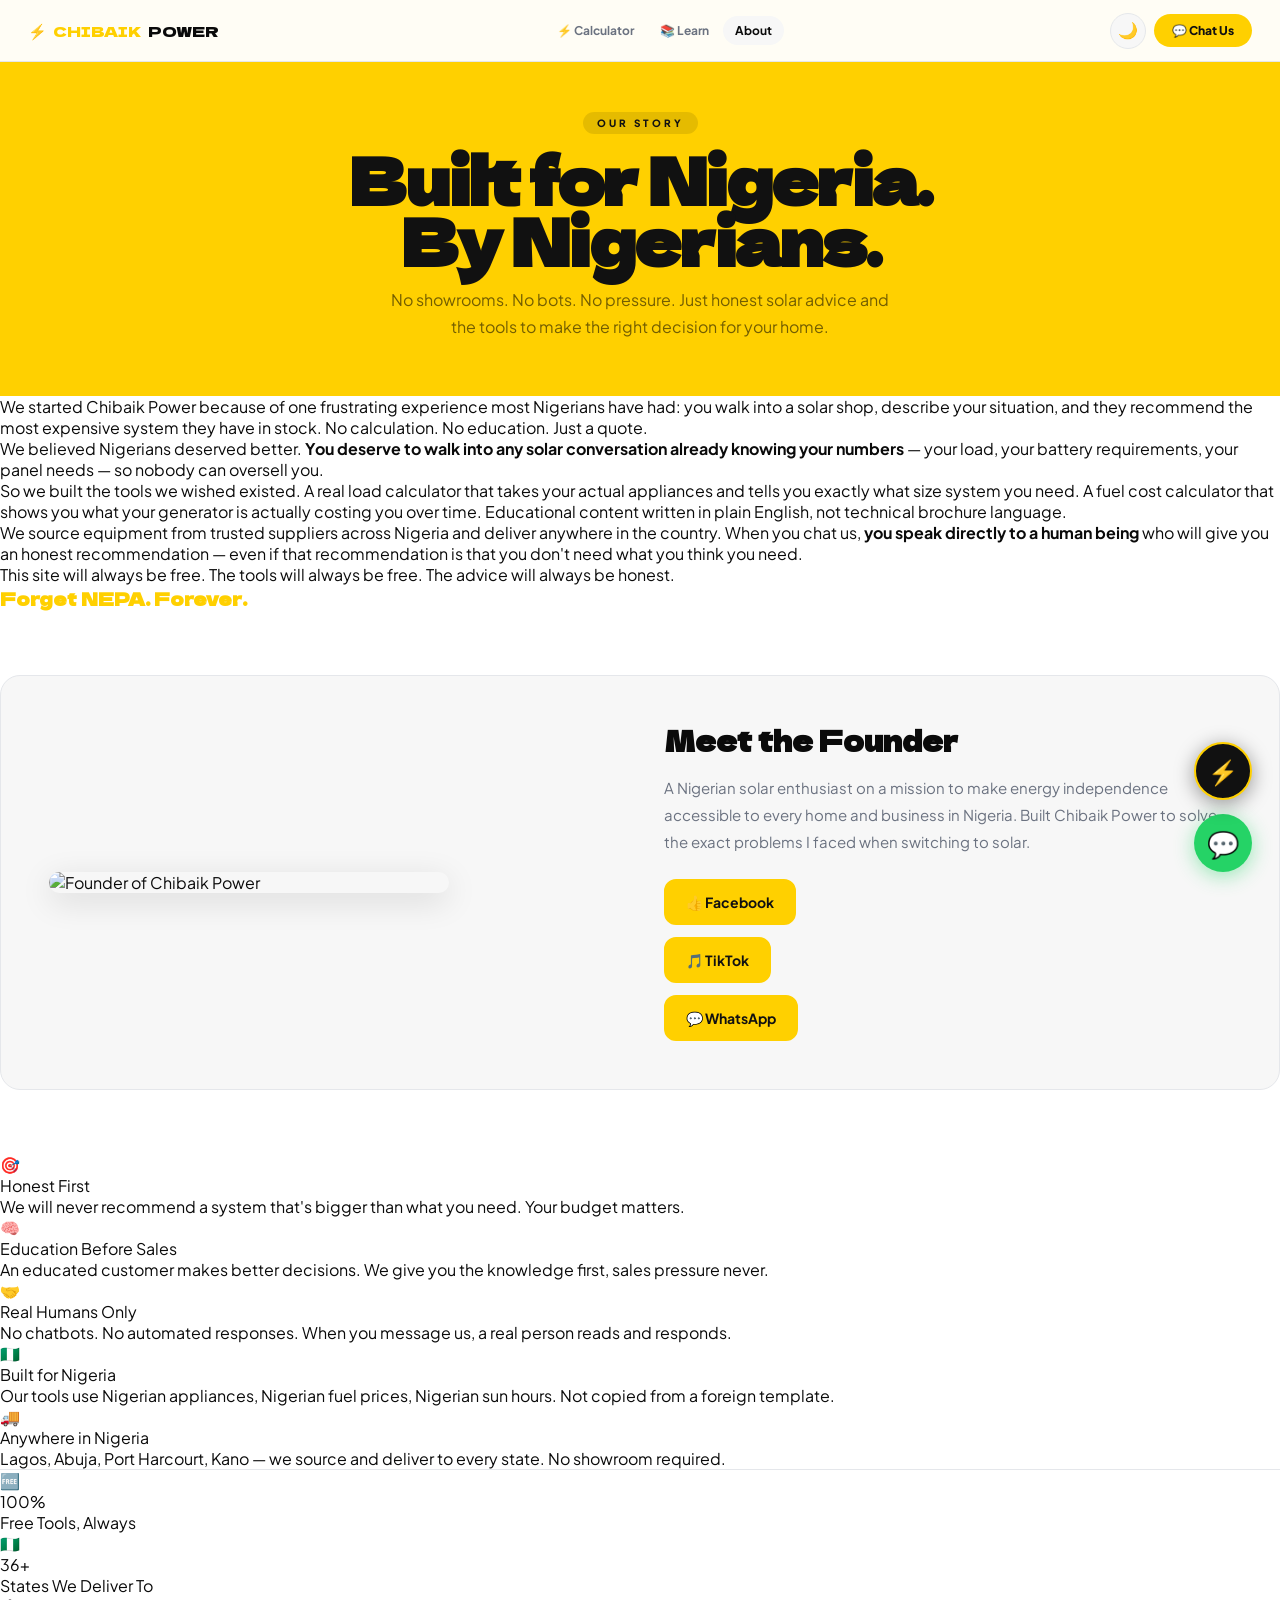
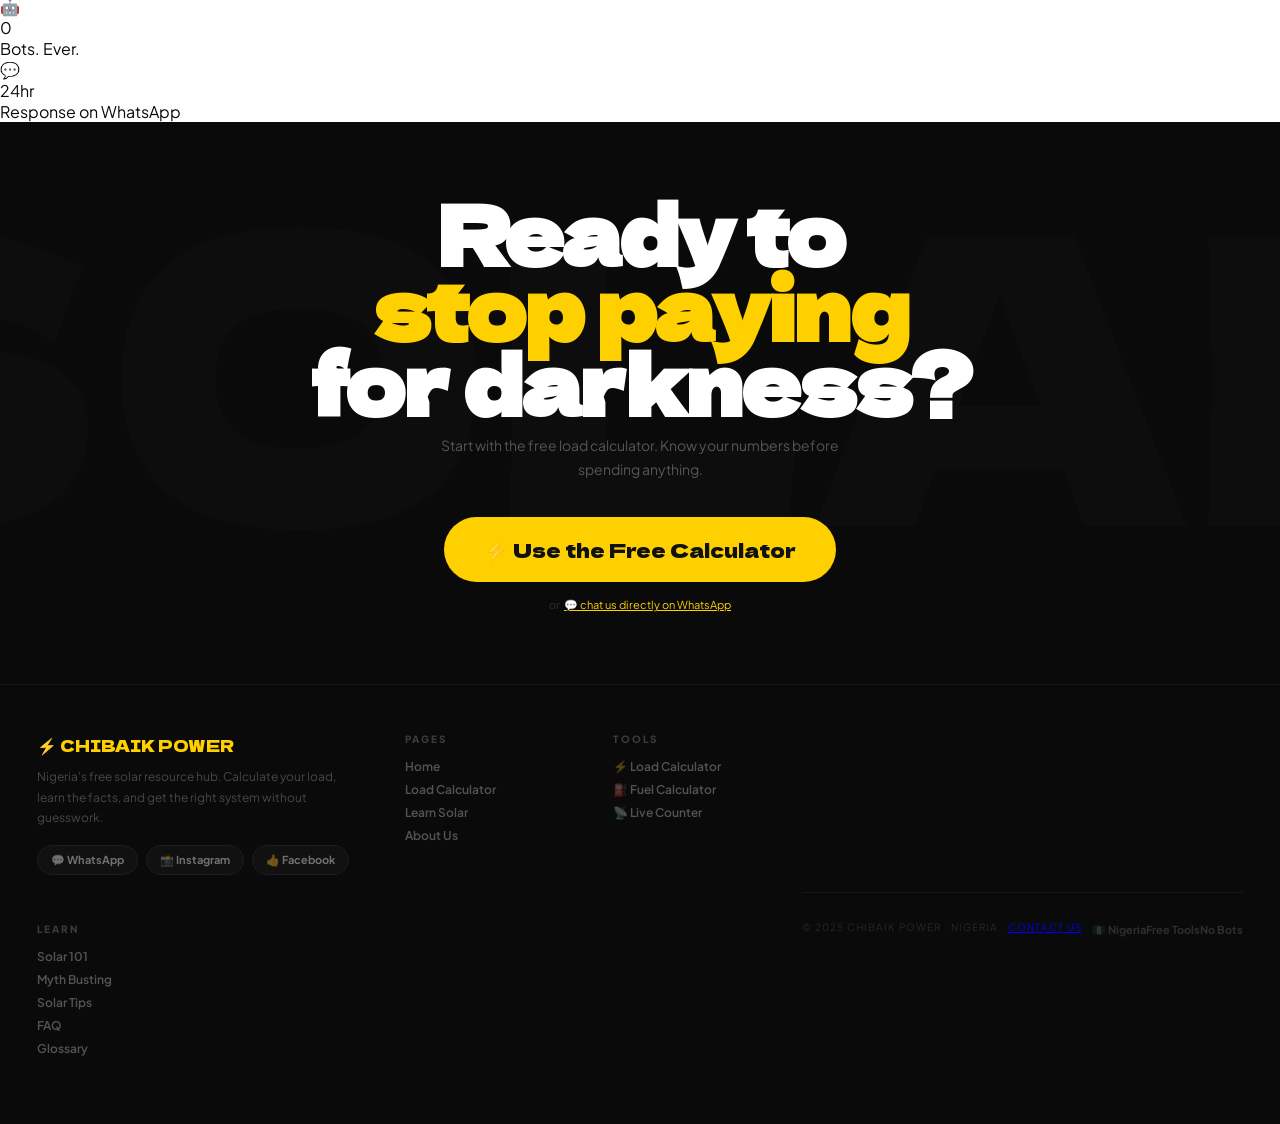
==== commit bd32388f: "Add files via upload" ====
--- a/about.html
+++ b/about.html
@@ -65,6 +65,18 @@
         <p>This site will always be free. The tools will always be free. The advice will always be honest.</p>
         <p style="color:var(--pri);font-weight:800;font-family:'Dela Gothic One',sans-serif;font-size:18px">Forget NEPA. Forever.</p>
       </div>
+      <div class="about-founder">
+        <img src="founder-photo.jpg" alt="Founder of Chibaik Power" class="founder-img">
+        <div class="founder-info">
+          <h3>Meet the Founder</h3>
+          <p>A Nigerian solar enthusiast on a mission to make energy independence accessible to every home and business in Nigeria. Built Chibaik Power to solve the exact problems I faced when switching to solar.</p>
+          <div class="founder-socials">
+            <a href="https://www.facebook.com/profile.php?id=61573278670394" target="_blank" rel="noopener" class="founder-social-link">👍 Facebook</a>
+            <a href="https://vm.tiktok.com/ZS962AP4t6VAy-Oe0bm/" target="_blank" rel="noopener" class="founder-social-link">🎵 TikTok</a>
+            <a href="https://wa.me/+2347057027857" target="_blank" rel="noopener" class="founder-social-link">💬 WhatsApp</a>
+          </div>
+        </div>
+      </div>
       <div class="about-values">
         <div class="about-val">
           <span class="about-val-icon">🎯</span>
--- a/style.css
+++ b/style.css
@@ -218,15 +218,16 @@
   background: none;
   border: var(--border);
   border-radius: 8px;
-  width: 36px; height: 36px;
-  cursor: pointer;
-  font-size: 16px;
+  width: 40px; height: 40px;
+  cursor: pointer;
+  font-size: 18px;
   color: var(--text);
   align-items: center;
   justify-content: center;
   transition: all .2s;
   flex-shrink: 0;
 }
+.hamburger:hover { background: var(--bg-alt); }
 
 .mob-nav {
   position: fixed;
@@ -1364,40 +1365,86 @@
    RESPONSIVE
 ============================================================ */
 @media (max-width: 768px) {
+  /* NAV */
+  nav { padding: 0 14px; height: 56px; gap: 8px; }
+  .nav-center { display: none !important; }
+  .nav-cta { display: none; }
+  .hamburger { display: flex !important; }
+  .mob-nav { top: 56px; max-height: calc(100vh - 56px); }
+
+  /* HERO */
+  .hero { padding: 80px 16px 48px; }
+  .hero-quickcalc { padding: 14px 12px; margin-top: 20px; }
+
+  /* SECTIONS */
+  .section { padding: 56px 16px; }
+  .sec-h { margin-bottom: 28px; }
+  .inner, .inner-sm, .inner-xs { padding: 0; }
+
+  /* COMPARE */
   .compare { grid-template-columns: 1fr; }
-  .cmp-b, .cmp-a { padding: 48px 24px; min-height: 50vh; }
-  nav { padding: 0 16px; }
-  .nav-center { display: none; }
-  .hamburger { display: flex; }
-  .showcase { grid-template-columns: 1fr 1fr; }
-  .showcase-item:first-child { grid-column: span 2; }
-  footer { flex-direction: column; text-align: center; }
-  .f-links { justify-content: center; }
+  .cmp-b, .cmp-a { padding: 40px 20px; min-height: auto; }
+
+  /* SHOWCASE */
+  .showcase { grid-template-columns: 1fr; }
+  .showcase-item:first-child { grid-column: span 1; aspect-ratio: 16/9; }
+
+  /* STEPS */
+  .steps { grid-template-columns: 1fr; }
+
+  /* FOOTER */
+  footer { flex-direction: column; text-align: center; padding: 20px 16px; }
+  .f-links { justify-content: center; flex-wrap: wrap; }
+
+  /* CALCULATOR */
   .disc-box { grid-template-columns: 1fr; }
-  .agrid { grid-template-columns: repeat(auto-fill, minmax(148px, 1fr)); }
-  .total-bar { flex-direction: column; padding: 10px 14px; }
+  .agrid { grid-template-columns: repeat(auto-fill, minmax(140px, 1fr)); }
+  .total-bar { flex-direction: column; padding: 10px 14px; gap: 8px; }
   .tb-r { width: 100%; justify-content: center; }
-  .calc-pg { padding: 28px 16px 150px; }
-  .calc-share-bar { flex-direction: column; align-items: flex-start; }
-  .trust-inner { gap: 12px; }
+  .calc-pg { padding: 24px 14px 150px; }
+  .calc-share-bar { flex-direction: column; align-items: flex-start; gap: 8px; }
+  .batt-info { grid-template-columns: 1fr; }
+  .rgrid { grid-template-columns: 1fr; }
+  .calc-page-tabs { padding: 10px 14px 0; gap: 4px; }
+  .calc-page-tab { font-size: 12px; padding: 8px 12px 10px; }
+
+  /* TRUST */
+  .trust-inner { gap: 10px; flex-direction: column; align-items: flex-start; padding: 0 4px; }
   .t-dot { display: none; }
-  .chat-window { width: 300px; right: -10px; }
-  .chat-widget { bottom: 90px; right: 16px; }
-  .wa-float { bottom: 20px; right: 16px; width: 52px; height: 52px; font-size: 22px; }
-  .quiz-box { padding: 28px 20px; }
-  .showcase { grid-template-columns: 1fr; }
-  .showcase-item:first-child { grid-column: span 1; }
-  .batt-info { grid-template-columns: 1fr; }
+
+  /* CHAT */
+  .chat-window { width: calc(100vw - 28px); right: -4px; }
+  .chat-widget { bottom: 86px; right: 14px; }
+
+  /* WA FLOAT */
+  .wa-float { bottom: 18px; right: 14px; width: 50px; height: 50px; font-size: 20px; }
+
+  /* QUIZ */
+  .quiz-box { padding: 24px 16px; margin: 12px; }
+
+  /* FORMS */
   .review-fields { grid-template-columns: 1fr; }
   .quote-row { grid-template-columns: 1fr; }
   .sol-sel-row { flex-direction: column; align-items: flex-start; }
+
+  /* PAGE CARDS / CONTACT */
+  .page-cards { grid-template-columns: 1fr; }
+  .contact-quick { grid-template-columns: 1fr 1fr; }
+  .reviews-grid { grid-template-columns: 1fr; }
+  .site-footer .footer-grid { grid-template-columns: 1fr; gap: 28px; }
+  .footer-bottom { flex-direction: column; text-align: center; }
 }
 
 @media (max-width: 480px) {
-  .hero h1 { letter-spacing: -2px; }
-  .hero-quickcalc { padding: 16px 14px; }
-  .hero-chip { font-size: 11px; padding: 7px 11px; }
-  .chat-window { width: calc(100vw - 32px); right: -8px; }
+  nav { padding: 0 12px; }
+  .logo { font-size: 13px; }
+  .theme-btn { width: 34px; height: 34px; font-size: 14px; }
+  .hero h1 { letter-spacing: -1px; }
+  .hero-quickcalc { padding: 12px 10px; }
+  .hero-chip { font-size: 11px; padding: 6px 10px; }
+  .chat-window { width: calc(100vw - 20px); right: 0; }
+  .contact-quick { grid-template-columns: 1fr; }
+  .calc-page-tab { font-size: 11px; padding: 7px 10px 9px; }
 }
 
 /* ============================================================
@@ -1457,3 +1504,173 @@
   .footer-grid { grid-template-columns: 1fr; gap: 28px; }
   .footer-bottom { flex-direction: column; text-align: center; }
 }
+
+/* ============================================================
+   PAGE HERO (learn.html, about.html inner pages)
+============================================================ */
+.page-hero {
+  padding: 110px 24px 56px;
+  background: var(--bg-alt);
+  border-bottom: var(--border);
+  text-align: center;
+  transition: background .3s;
+}
+.page-hero-eyebrow {
+  display: inline-block;
+  font-size: 10px;
+  font-weight: 800;
+  letter-spacing: 3px;
+  text-transform: uppercase;
+  color: var(--pri);
+  margin-bottom: 14px;
+}
+.page-hero-h {
+  font-family: 'Dela Gothic One', sans-serif;
+  font-size: clamp(28px, 6vw, 64px);
+  line-height: .95;
+  letter-spacing: -2px;
+  color: var(--text);
+  margin-bottom: 16px;
+  transition: color .3s;
+}
+.page-hero-sub {
+  font-size: clamp(13px, 2vw, 16px);
+  color: var(--text-muted);
+  max-width: 520px;
+  margin: 0 auto;
+  line-height: 1.7;
+  transition: color .3s;
+}
+@media (max-width: 768px) {
+  .page-hero { padding: 82px 16px 40px; }
+  .page-hero-h { letter-spacing: -1px; }
+}
+
+/* ============================================================
+   LEARN TAB (alias fix — in case old class is still used)
+============================================================ */
+.learn-tab {
+  font-family: 'Plus Jakarta Sans', sans-serif;
+  font-weight: 700;
+  font-size: 11px;
+  color: var(--text-muted);
+  text-decoration: none;
+  padding: 6px 14px;
+  border-radius: 100px;
+  white-space: nowrap;
+  transition: all .2s;
+  border: var(--border);
+}
+.learn-tab:hover { color: var(--text); background: var(--bg-alt); }
+.learn-tab.active { background: var(--pri); color: #111; border-color: var(--pri); }
+
+/* ============================================================
+   FUEL CALCULATOR TAB ON CALCULATOR PAGE
+============================================================ */
+.calc-page-tabs {
+  display: flex;
+  gap: 6px;
+  padding: 16px 24px 0;
+  border-bottom: 1px solid #1e1e1e;
+  flex-shrink: 0;
+}
+.calc-page-tab {
+  background: transparent;
+  border: none;
+  border-bottom: 3px solid transparent;
+  color: #555;
+  font-family: 'Plus Jakarta Sans', sans-serif;
+  font-weight: 800;
+  font-size: 13px;
+  padding: 10px 18px 12px;
+  cursor: pointer;
+  transition: color .2s, border-color .2s;
+  white-space: nowrap;
+}
+.calc-page-tab:hover { color: #999; }
+.calc-page-tab.on { color: #FFD000; border-bottom-color: #FFD000; }
+
+.fuel-tab-panel { display: none; padding: 32px 24px 120px; max-width: 860px; margin: 0 auto; width: 100%; }
+.fuel-tab-panel.on { display: block; }
+
+
+/* ============================================================
+   FOUNDER SECTION (about.html)
+============================================================ */
+.about-founder {
+  display: grid;
+  grid-template-columns: 1fr 1fr;
+  gap: 48px;
+  align-items: center;
+  margin: 64px 0;
+  padding: 48px;
+  background: var(--bg-alt);
+  border-radius: var(--radius);
+  border: var(--border);
+}
+
+.founder-img {
+  width: 100%;
+  max-width: 400px;
+  border-radius: var(--radius);
+  box-shadow: var(--card-shadow-hover);
+  display: block;
+}
+
+.founder-info h3 {
+  font-family: 'Dela Gothic One', sans-serif;
+  font-size: 28px;
+  color: var(--text);
+  margin-bottom: 16px;
+  line-height: 1.2;
+}
+
+.founder-info p {
+  font-size: 15px;
+  color: var(--text-muted);
+  line-height: 1.8;
+  margin-bottom: 24px;
+}
+
+.founder-socials {
+  display: flex;
+  flex-direction: column;
+  gap: 12px;
+}
+
+.founder-social-link {
+  display: inline-flex;
+  align-items: center;
+  gap: 8px;
+  padding: 12px 20px;
+  background: var(--pri);
+  color: #111;
+  text-decoration: none;
+  border-radius: var(--radius-sm);
+  font-weight: 700;
+  font-size: 14px;
+  transition: all .2s;
+  border: 2px solid var(--pri);
+  width: fit-content;
+}
+
+.founder-social-link:hover {
+  background: transparent;
+  color: var(--pri);
+}
+
+@media (max-width: 768px) {
+  .about-founder {
+    grid-template-columns: 1fr;
+    gap: 32px;
+    padding: 32px 24px;
+  }
+
+  .founder-img {
+    max-width: 100%;
+  }
+
+  .founder-info h3 {
+    font-size: 22px;
+  }
+}
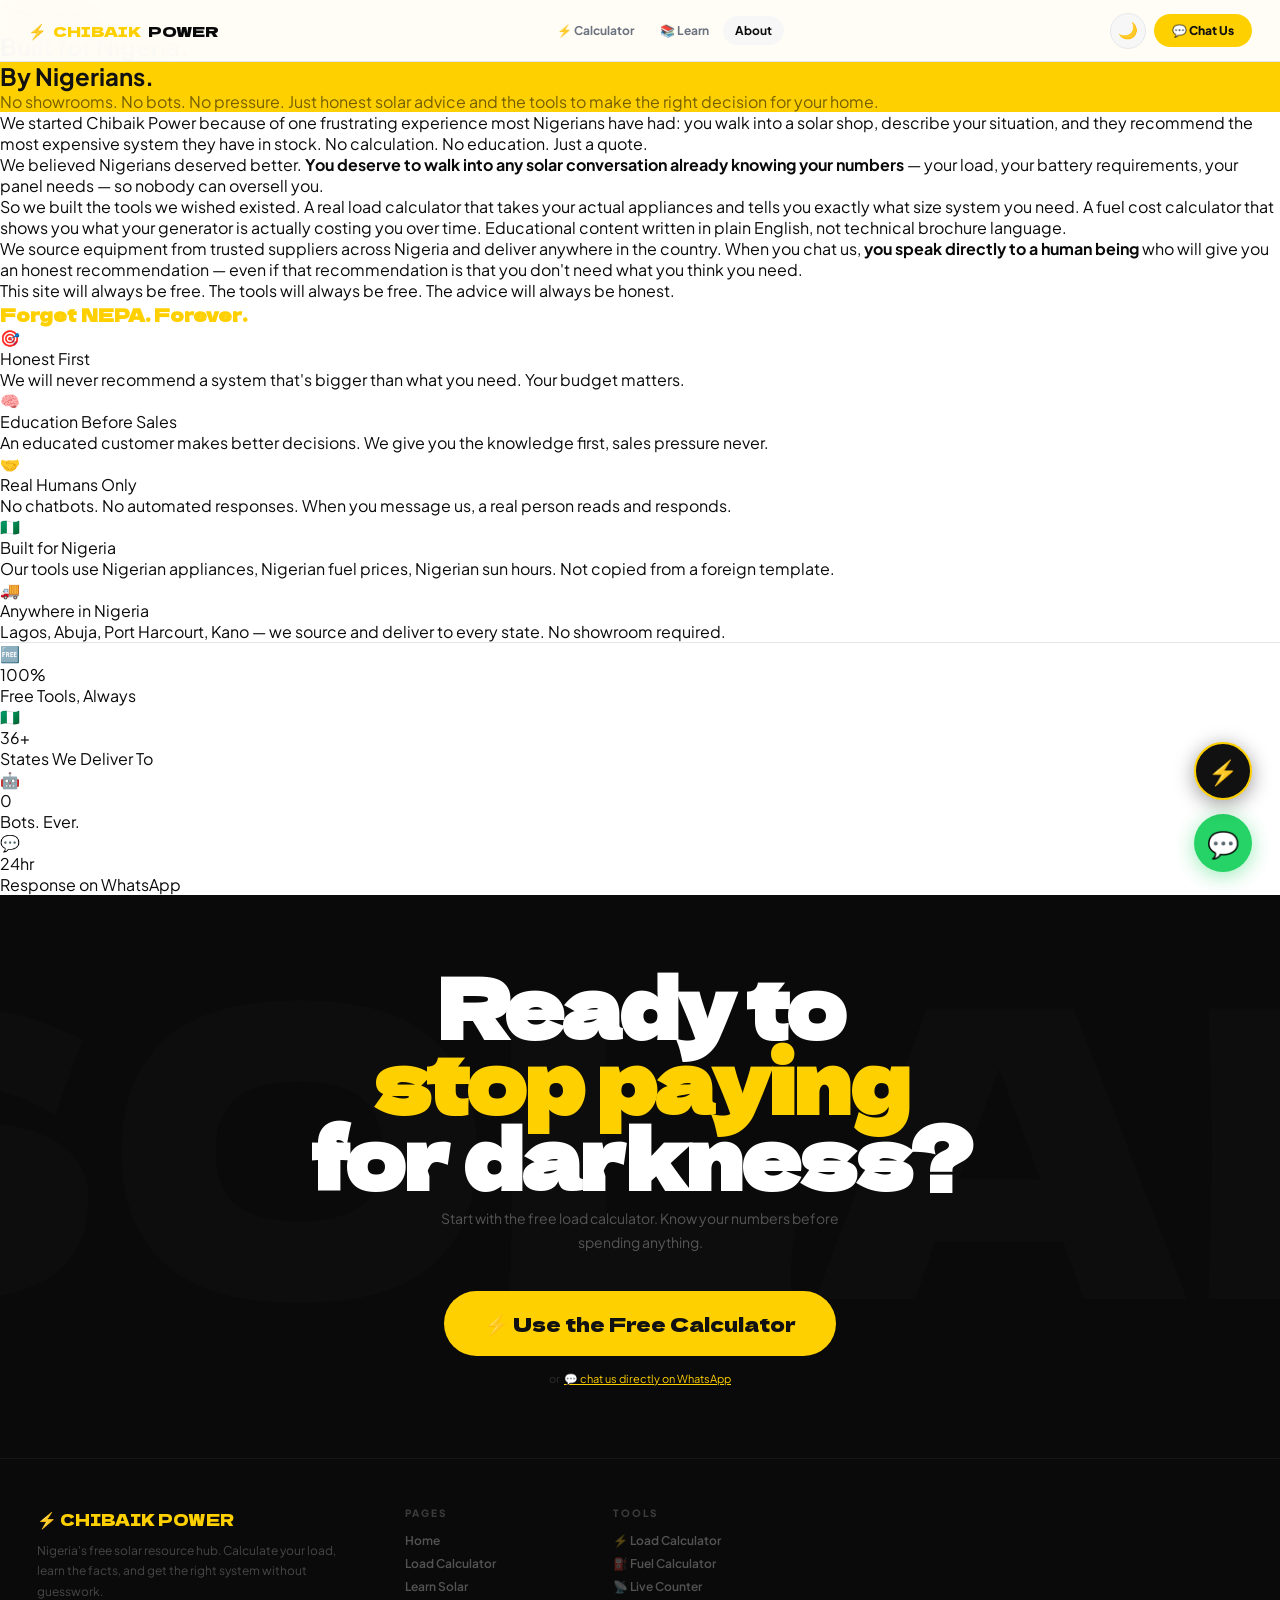
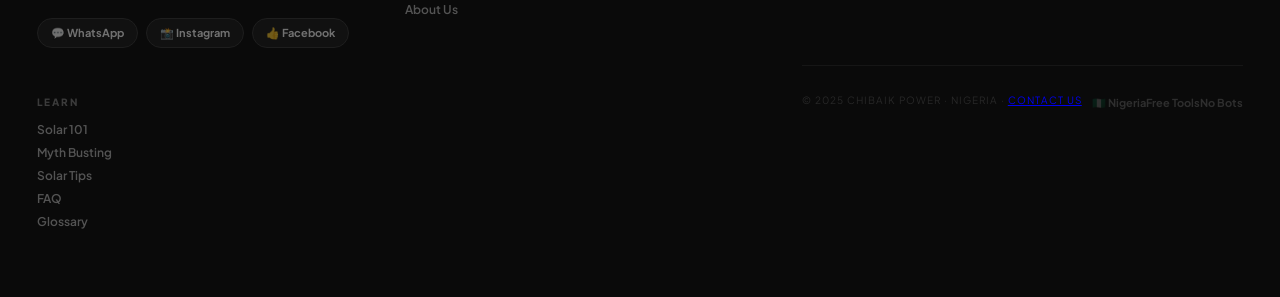
==== commit 7ea40ae5: "Add files via upload" ====
--- a/about.html
+++ b/about.html
@@ -65,18 +65,6 @@
         <p>This site will always be free. The tools will always be free. The advice will always be honest.</p>
         <p style="color:var(--pri);font-weight:800;font-family:'Dela Gothic One',sans-serif;font-size:18px">Forget NEPA. Forever.</p>
       </div>
-      <div class="about-founder">
-        <img src="founder-photo.jpg" alt="Founder of Chibaik Power" class="founder-img">
-        <div class="founder-info">
-          <h3>Meet the Founder</h3>
-          <p>A Nigerian solar enthusiast on a mission to make energy independence accessible to every home and business in Nigeria. Built Chibaik Power to solve the exact problems I faced when switching to solar.</p>
-          <div class="founder-socials">
-            <a href="https://www.facebook.com/profile.php?id=61573278670394" target="_blank" rel="noopener" class="founder-social-link">👍 Facebook</a>
-            <a href="https://vm.tiktok.com/ZS962AP4t6VAy-Oe0bm/" target="_blank" rel="noopener" class="founder-social-link">🎵 TikTok</a>
-            <a href="https://wa.me/+2347057027857" target="_blank" rel="noopener" class="founder-social-link">💬 WhatsApp</a>
-          </div>
-        </div>
-      </div>
       <div class="about-values">
         <div class="about-val">
           <span class="about-val-icon">🎯</span>
--- a/style.css
+++ b/style.css
@@ -218,16 +218,15 @@
   background: none;
   border: var(--border);
   border-radius: 8px;
-  width: 40px; height: 40px;
-  cursor: pointer;
-  font-size: 18px;
+  width: 36px; height: 36px;
+  cursor: pointer;
+  font-size: 16px;
   color: var(--text);
   align-items: center;
   justify-content: center;
   transition: all .2s;
   flex-shrink: 0;
 }
-.hamburger:hover { background: var(--bg-alt); }
 
 .mob-nav {
   position: fixed;
@@ -1365,86 +1364,40 @@
    RESPONSIVE
 ============================================================ */
 @media (max-width: 768px) {
-  /* NAV */
-  nav { padding: 0 14px; height: 56px; gap: 8px; }
-  .nav-center { display: none !important; }
-  .nav-cta { display: none; }
-  .hamburger { display: flex !important; }
-  .mob-nav { top: 56px; max-height: calc(100vh - 56px); }
-
-  /* HERO */
-  .hero { padding: 80px 16px 48px; }
-  .hero-quickcalc { padding: 14px 12px; margin-top: 20px; }
-
-  /* SECTIONS */
-  .section { padding: 56px 16px; }
-  .sec-h { margin-bottom: 28px; }
-  .inner, .inner-sm, .inner-xs { padding: 0; }
-
-  /* COMPARE */
   .compare { grid-template-columns: 1fr; }
-  .cmp-b, .cmp-a { padding: 40px 20px; min-height: auto; }
-
-  /* SHOWCASE */
+  .cmp-b, .cmp-a { padding: 48px 24px; min-height: 50vh; }
+  nav { padding: 0 16px; }
+  .nav-center { display: none; }
+  .hamburger { display: flex; }
+  .showcase { grid-template-columns: 1fr 1fr; }
+  .showcase-item:first-child { grid-column: span 2; }
+  footer { flex-direction: column; text-align: center; }
+  .f-links { justify-content: center; }
+  .disc-box { grid-template-columns: 1fr; }
+  .agrid { grid-template-columns: repeat(auto-fill, minmax(148px, 1fr)); }
+  .total-bar { flex-direction: column; padding: 10px 14px; }
+  .tb-r { width: 100%; justify-content: center; }
+  .calc-pg { padding: 28px 16px 150px; }
+  .calc-share-bar { flex-direction: column; align-items: flex-start; }
+  .trust-inner { gap: 12px; }
+  .t-dot { display: none; }
+  .chat-window { width: 300px; right: -10px; }
+  .chat-widget { bottom: 90px; right: 16px; }
+  .wa-float { bottom: 20px; right: 16px; width: 52px; height: 52px; font-size: 22px; }
+  .quiz-box { padding: 28px 20px; }
   .showcase { grid-template-columns: 1fr; }
-  .showcase-item:first-child { grid-column: span 1; aspect-ratio: 16/9; }
-
-  /* STEPS */
-  .steps { grid-template-columns: 1fr; }
-
-  /* FOOTER */
-  footer { flex-direction: column; text-align: center; padding: 20px 16px; }
-  .f-links { justify-content: center; flex-wrap: wrap; }
-
-  /* CALCULATOR */
-  .disc-box { grid-template-columns: 1fr; }
-  .agrid { grid-template-columns: repeat(auto-fill, minmax(140px, 1fr)); }
-  .total-bar { flex-direction: column; padding: 10px 14px; gap: 8px; }
-  .tb-r { width: 100%; justify-content: center; }
-  .calc-pg { padding: 24px 14px 150px; }
-  .calc-share-bar { flex-direction: column; align-items: flex-start; gap: 8px; }
+  .showcase-item:first-child { grid-column: span 1; }
   .batt-info { grid-template-columns: 1fr; }
-  .rgrid { grid-template-columns: 1fr; }
-  .calc-page-tabs { padding: 10px 14px 0; gap: 4px; }
-  .calc-page-tab { font-size: 12px; padding: 8px 12px 10px; }
-
-  /* TRUST */
-  .trust-inner { gap: 10px; flex-direction: column; align-items: flex-start; padding: 0 4px; }
-  .t-dot { display: none; }
-
-  /* CHAT */
-  .chat-window { width: calc(100vw - 28px); right: -4px; }
-  .chat-widget { bottom: 86px; right: 14px; }
-
-  /* WA FLOAT */
-  .wa-float { bottom: 18px; right: 14px; width: 50px; height: 50px; font-size: 20px; }
-
-  /* QUIZ */
-  .quiz-box { padding: 24px 16px; margin: 12px; }
-
-  /* FORMS */
   .review-fields { grid-template-columns: 1fr; }
   .quote-row { grid-template-columns: 1fr; }
   .sol-sel-row { flex-direction: column; align-items: flex-start; }
-
-  /* PAGE CARDS / CONTACT */
-  .page-cards { grid-template-columns: 1fr; }
-  .contact-quick { grid-template-columns: 1fr 1fr; }
-  .reviews-grid { grid-template-columns: 1fr; }
-  .site-footer .footer-grid { grid-template-columns: 1fr; gap: 28px; }
-  .footer-bottom { flex-direction: column; text-align: center; }
 }
 
 @media (max-width: 480px) {
-  nav { padding: 0 12px; }
-  .logo { font-size: 13px; }
-  .theme-btn { width: 34px; height: 34px; font-size: 14px; }
-  .hero h1 { letter-spacing: -1px; }
-  .hero-quickcalc { padding: 12px 10px; }
-  .hero-chip { font-size: 11px; padding: 6px 10px; }
-  .chat-window { width: calc(100vw - 20px); right: 0; }
-  .contact-quick { grid-template-columns: 1fr; }
-  .calc-page-tab { font-size: 11px; padding: 7px 10px 9px; }
+  .hero h1 { letter-spacing: -2px; }
+  .hero-quickcalc { padding: 16px 14px; }
+  .hero-chip { font-size: 11px; padding: 7px 11px; }
+  .chat-window { width: calc(100vw - 32px); right: -8px; }
 }
 
 /* ============================================================
@@ -1504,173 +1457,3 @@
   .footer-grid { grid-template-columns: 1fr; gap: 28px; }
   .footer-bottom { flex-direction: column; text-align: center; }
 }
-
-/* ============================================================
-   PAGE HERO (learn.html, about.html inner pages)
-============================================================ */
-.page-hero {
-  padding: 110px 24px 56px;
-  background: var(--bg-alt);
-  border-bottom: var(--border);
-  text-align: center;
-  transition: background .3s;
-}
-.page-hero-eyebrow {
-  display: inline-block;
-  font-size: 10px;
-  font-weight: 800;
-  letter-spacing: 3px;
-  text-transform: uppercase;
-  color: var(--pri);
-  margin-bottom: 14px;
-}
-.page-hero-h {
-  font-family: 'Dela Gothic One', sans-serif;
-  font-size: clamp(28px, 6vw, 64px);
-  line-height: .95;
-  letter-spacing: -2px;
-  color: var(--text);
-  margin-bottom: 16px;
-  transition: color .3s;
-}
-.page-hero-sub {
-  font-size: clamp(13px, 2vw, 16px);
-  color: var(--text-muted);
-  max-width: 520px;
-  margin: 0 auto;
-  line-height: 1.7;
-  transition: color .3s;
-}
-@media (max-width: 768px) {
-  .page-hero { padding: 82px 16px 40px; }
-  .page-hero-h { letter-spacing: -1px; }
-}
-
-/* ============================================================
-   LEARN TAB (alias fix — in case old class is still used)
-============================================================ */
-.learn-tab {
-  font-family: 'Plus Jakarta Sans', sans-serif;
-  font-weight: 700;
-  font-size: 11px;
-  color: var(--text-muted);
-  text-decoration: none;
-  padding: 6px 14px;
-  border-radius: 100px;
-  white-space: nowrap;
-  transition: all .2s;
-  border: var(--border);
-}
-.learn-tab:hover { color: var(--text); background: var(--bg-alt); }
-.learn-tab.active { background: var(--pri); color: #111; border-color: var(--pri); }
-
-/* ============================================================
-   FUEL CALCULATOR TAB ON CALCULATOR PAGE
-============================================================ */
-.calc-page-tabs {
-  display: flex;
-  gap: 6px;
-  padding: 16px 24px 0;
-  border-bottom: 1px solid #1e1e1e;
-  flex-shrink: 0;
-}
-.calc-page-tab {
-  background: transparent;
-  border: none;
-  border-bottom: 3px solid transparent;
-  color: #555;
-  font-family: 'Plus Jakarta Sans', sans-serif;
-  font-weight: 800;
-  font-size: 13px;
-  padding: 10px 18px 12px;
-  cursor: pointer;
-  transition: color .2s, border-color .2s;
-  white-space: nowrap;
-}
-.calc-page-tab:hover { color: #999; }
-.calc-page-tab.on { color: #FFD000; border-bottom-color: #FFD000; }
-
-.fuel-tab-panel { display: none; padding: 32px 24px 120px; max-width: 860px; margin: 0 auto; width: 100%; }
-.fuel-tab-panel.on { display: block; }
-
-
-/* ============================================================
-   FOUNDER SECTION (about.html)
-============================================================ */
-.about-founder {
-  display: grid;
-  grid-template-columns: 1fr 1fr;
-  gap: 48px;
-  align-items: center;
-  margin: 64px 0;
-  padding: 48px;
-  background: var(--bg-alt);
-  border-radius: var(--radius);
-  border: var(--border);
-}
-
-.founder-img {
-  width: 100%;
-  max-width: 400px;
-  border-radius: var(--radius);
-  box-shadow: var(--card-shadow-hover);
-  display: block;
-}
-
-.founder-info h3 {
-  font-family: 'Dela Gothic One', sans-serif;
-  font-size: 28px;
-  color: var(--text);
-  margin-bottom: 16px;
-  line-height: 1.2;
-}
-
-.founder-info p {
-  font-size: 15px;
-  color: var(--text-muted);
-  line-height: 1.8;
-  margin-bottom: 24px;
-}
-
-.founder-socials {
-  display: flex;
-  flex-direction: column;
-  gap: 12px;
-}
-
-.founder-social-link {
-  display: inline-flex;
-  align-items: center;
-  gap: 8px;
-  padding: 12px 20px;
-  background: var(--pri);
-  color: #111;
-  text-decoration: none;
-  border-radius: var(--radius-sm);
-  font-weight: 700;
-  font-size: 14px;
-  transition: all .2s;
-  border: 2px solid var(--pri);
-  width: fit-content;
-}
-
-.founder-social-link:hover {
-  background: transparent;
-  color: var(--pri);
-}
-
-@media (max-width: 768px) {
-  .about-founder {
-    grid-template-columns: 1fr;
-    gap: 32px;
-    padding: 32px 24px;
-  }
-
-  .founder-img {
-    max-width: 100%;
-  }
-
-  .founder-info h3 {
-    font-size: 22px;
-  }
-}
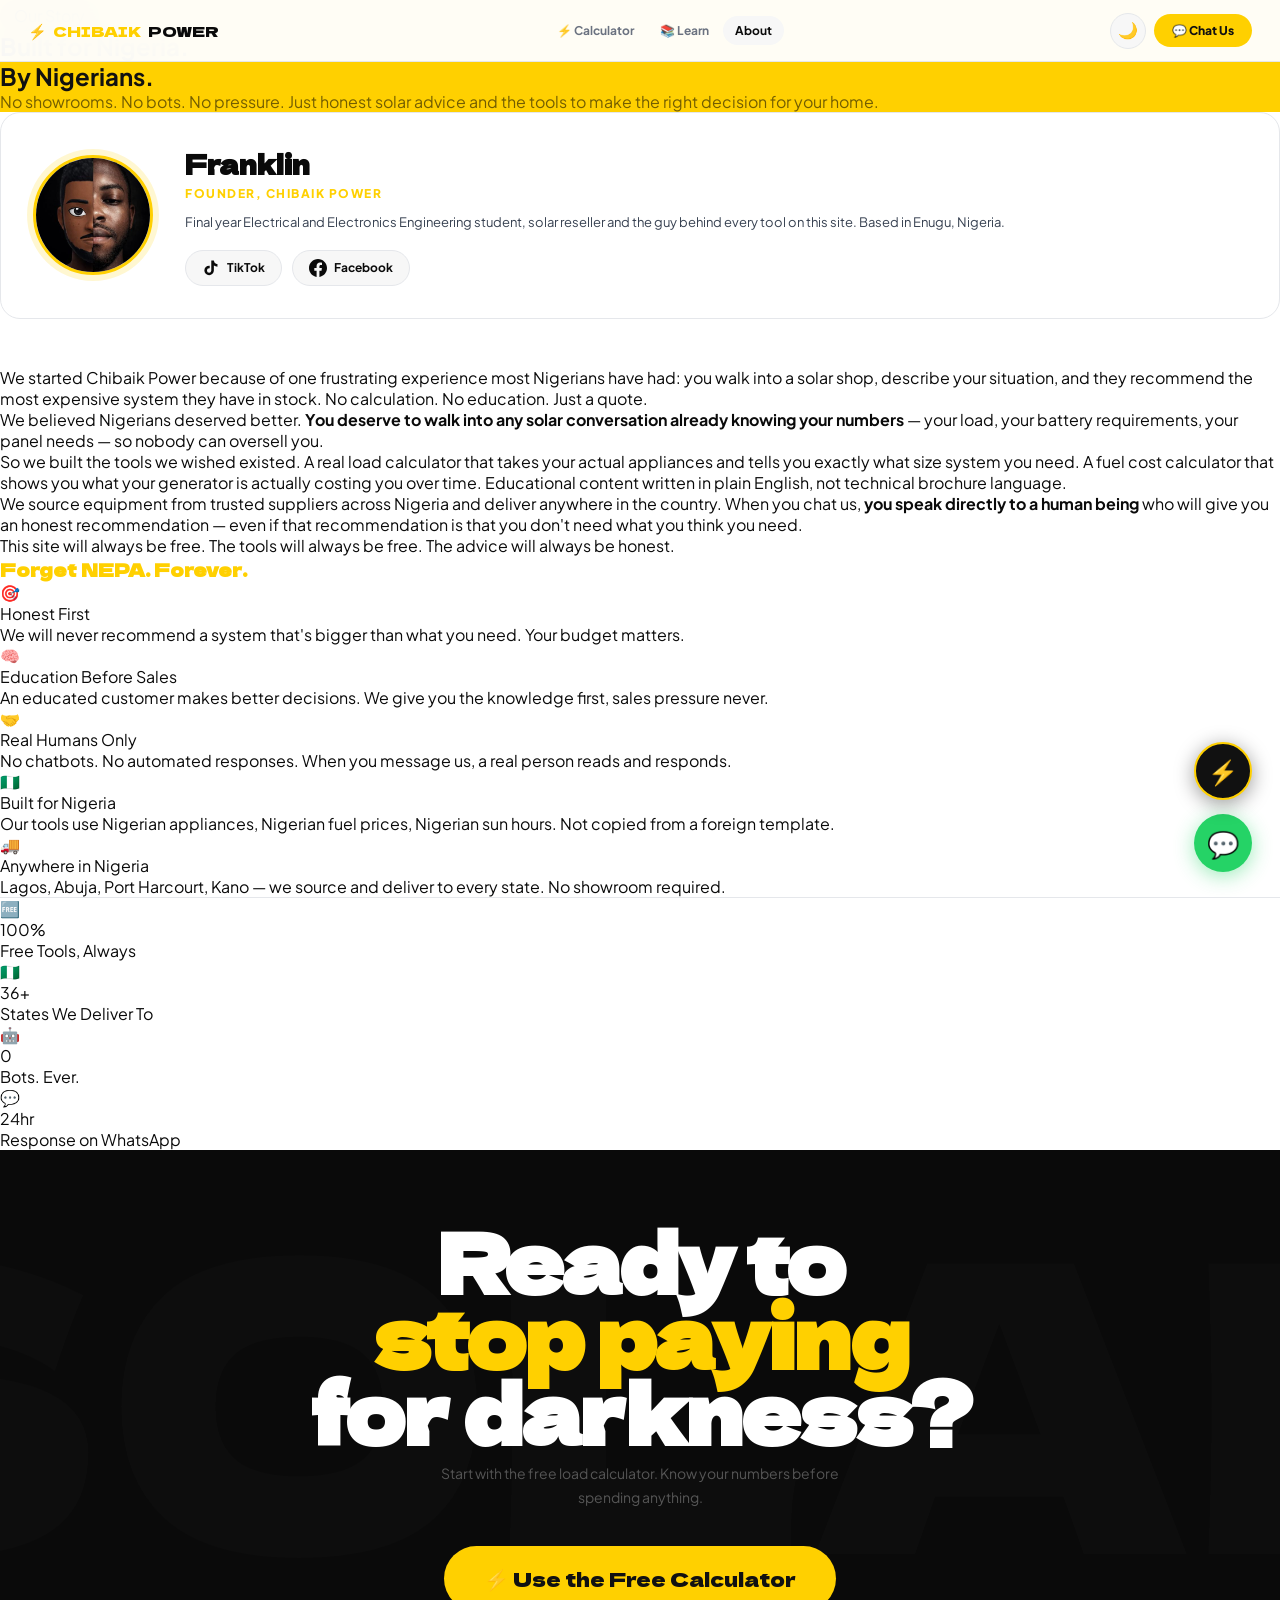
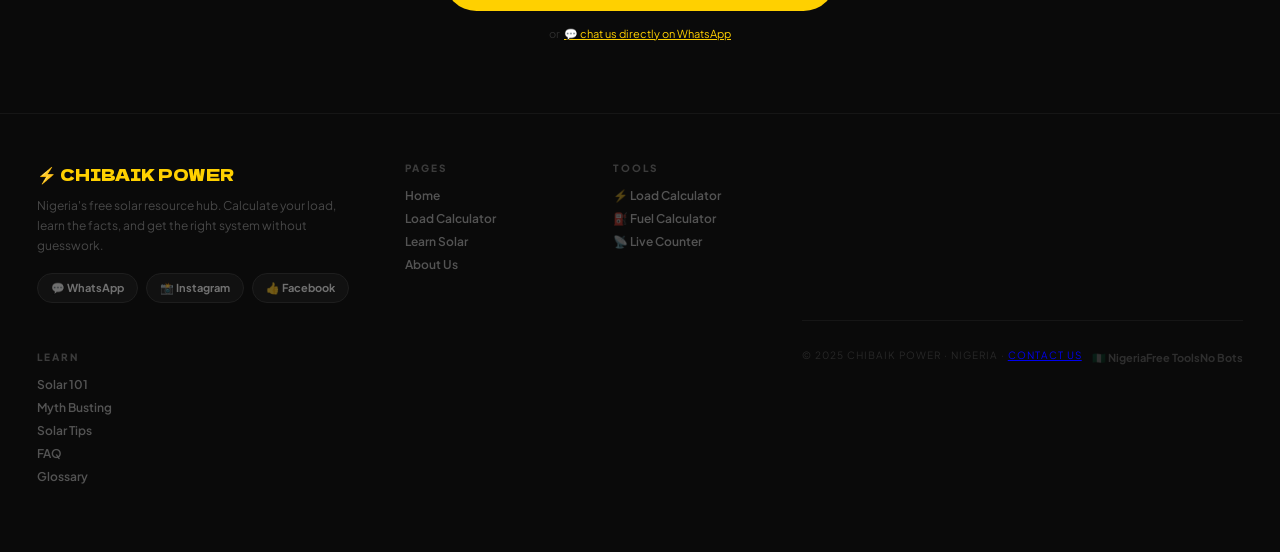
==== commit 714bfcdc: "Add files via upload" ====
--- a/about.html
+++ b/about.html
@@ -56,6 +56,28 @@
 <!-- ABOUT BODY -->
 <section class="about-sec">
   <div class="about-inner">
+    <!-- FOUNDER PROFILE -->
+    <div class="founder-card">
+      <div class="founder-photo-wrap">
+        <img class="founder-photo" src="profile.jpg" alt="Franklin, founder of Chibaik Power">
+      </div>
+      <div class="founder-info">
+        <h2 class="founder-name">Franklin</h2>
+        <p class="founder-role">Founder, Chibaik Power</p>
+        <p class="founder-bio">Final year Electrical and Electronics Engineering student, solar reseller and the guy behind every tool on this site. Based in Enugu, Nigeria.</p>
+        <div class="founder-socials">
+          <a class="founder-soc" href="https://vm.tiktok.com/ZS96BMqgWnjRD-VrJyh/" target="_blank" rel="noopener">
+            <svg viewBox="0 0 24 24" fill="currentColor" width="18" height="18"><path d="M19.59 6.69a4.83 4.83 0 01-3.77-4.25V2h-3.45v13.67a2.89 2.89 0 01-2.88 2.5 2.89 2.89 0 01-2.89-2.89 2.89 2.89 0 012.89-2.89c.28 0 .54.04.79.1V9.01a6.33 6.33 0 00-.79-.05 6.34 6.34 0 00-6.34 6.34 6.34 6.34 0 006.34 6.34 6.34 6.34 0 006.33-6.34V8.69a8.18 8.18 0 004.78 1.52V6.78a4.85 4.85 0 01-1.01-.09z"/></svg>
+            TikTok
+          </a>
+          <a class="founder-soc" href="https://www.facebook.com/profile.php?id=61573278670394" target="_blank" rel="noopener">
+            <svg viewBox="0 0 24 24" fill="currentColor" width="18" height="18"><path d="M24 12.073c0-6.627-5.373-12-12-12s-12 5.373-12 12c0 5.99 4.388 10.954 10.125 11.854v-8.385H7.078v-3.47h3.047V9.43c0-3.007 1.792-4.669 4.533-4.669 1.312 0 2.686.235 2.686.235v2.953H15.83c-1.491 0-1.956.925-1.956 1.874v2.25h3.328l-.532 3.47h-2.796v8.385C19.612 23.027 24 18.062 24 12.073z"/></svg>
+            Facebook
+          </a>
+        </div>
+      </div>
+    </div>
+
     <div class="about-grid">
       <div class="about-body">
         <p>We started Chibaik Power because of one frustrating experience most Nigerians have had: you walk into a solar shop, describe your situation, and they recommend the most expensive system they have in stock. No calculation. No education. Just a quote.</p>
--- a/style.css
+++ b/style.css
@@ -1457,3 +1457,90 @@
   .footer-grid { grid-template-columns: 1fr; gap: 28px; }
   .footer-bottom { flex-direction: column; text-align: center; }
 }
+
+/* ============================================================
+   FOUNDER PROFILE CARD
+============================================================ */
+.founder-card {
+  display: flex;
+  align-items: center;
+  gap: 32px;
+  background: var(--bg-card);
+  border: var(--border);
+  border-radius: var(--radius);
+  padding: 32px;
+  margin-bottom: 48px;
+  transition: background .3s, border-color .3s;
+}
+.founder-photo-wrap {
+  flex-shrink: 0;
+  width: 120px;
+  height: 120px;
+  border-radius: 50%;
+  overflow: hidden;
+  border: 3px solid var(--pri);
+  box-shadow: 0 0 0 6px var(--pri-glow);
+}
+.founder-photo {
+  width: 100%;
+  height: 100%;
+  object-fit: cover;
+  object-position: center top;
+}
+.founder-info { flex: 1; }
+.founder-name {
+  font-family: 'Dela Gothic One', sans-serif;
+  font-size: 26px;
+  color: var(--text);
+  margin-bottom: 4px;
+  transition: color .3s;
+}
+.founder-role {
+  font-size: 12px;
+  font-weight: 800;
+  text-transform: uppercase;
+  letter-spacing: 1.5px;
+  color: var(--pri);
+  margin-bottom: 10px;
+}
+.founder-bio {
+  font-size: 13px;
+  color: var(--text-dim);
+  line-height: 1.75;
+  margin-bottom: 16px;
+  transition: color .3s;
+}
+.founder-socials {
+  display: flex;
+  gap: 10px;
+  flex-wrap: wrap;
+}
+.founder-soc {
+  display: inline-flex;
+  align-items: center;
+  gap: 7px;
+  background: var(--bg-alt);
+  border: var(--border);
+  color: var(--text);
+  font-family: 'Plus Jakarta Sans', sans-serif;
+  font-weight: 700;
+  font-size: 12px;
+  padding: 8px 16px;
+  border-radius: 100px;
+  text-decoration: none;
+  transition: all .2s;
+}
+.founder-soc:hover {
+  background: var(--pri);
+  color: #111;
+  border-color: var(--pri);
+}
+@media (max-width: 600px) {
+  .founder-card {
+    flex-direction: column;
+    text-align: center;
+    gap: 20px;
+    padding: 24px 20px;
+  }
+  .founder-socials { justify-content: center; }
+}
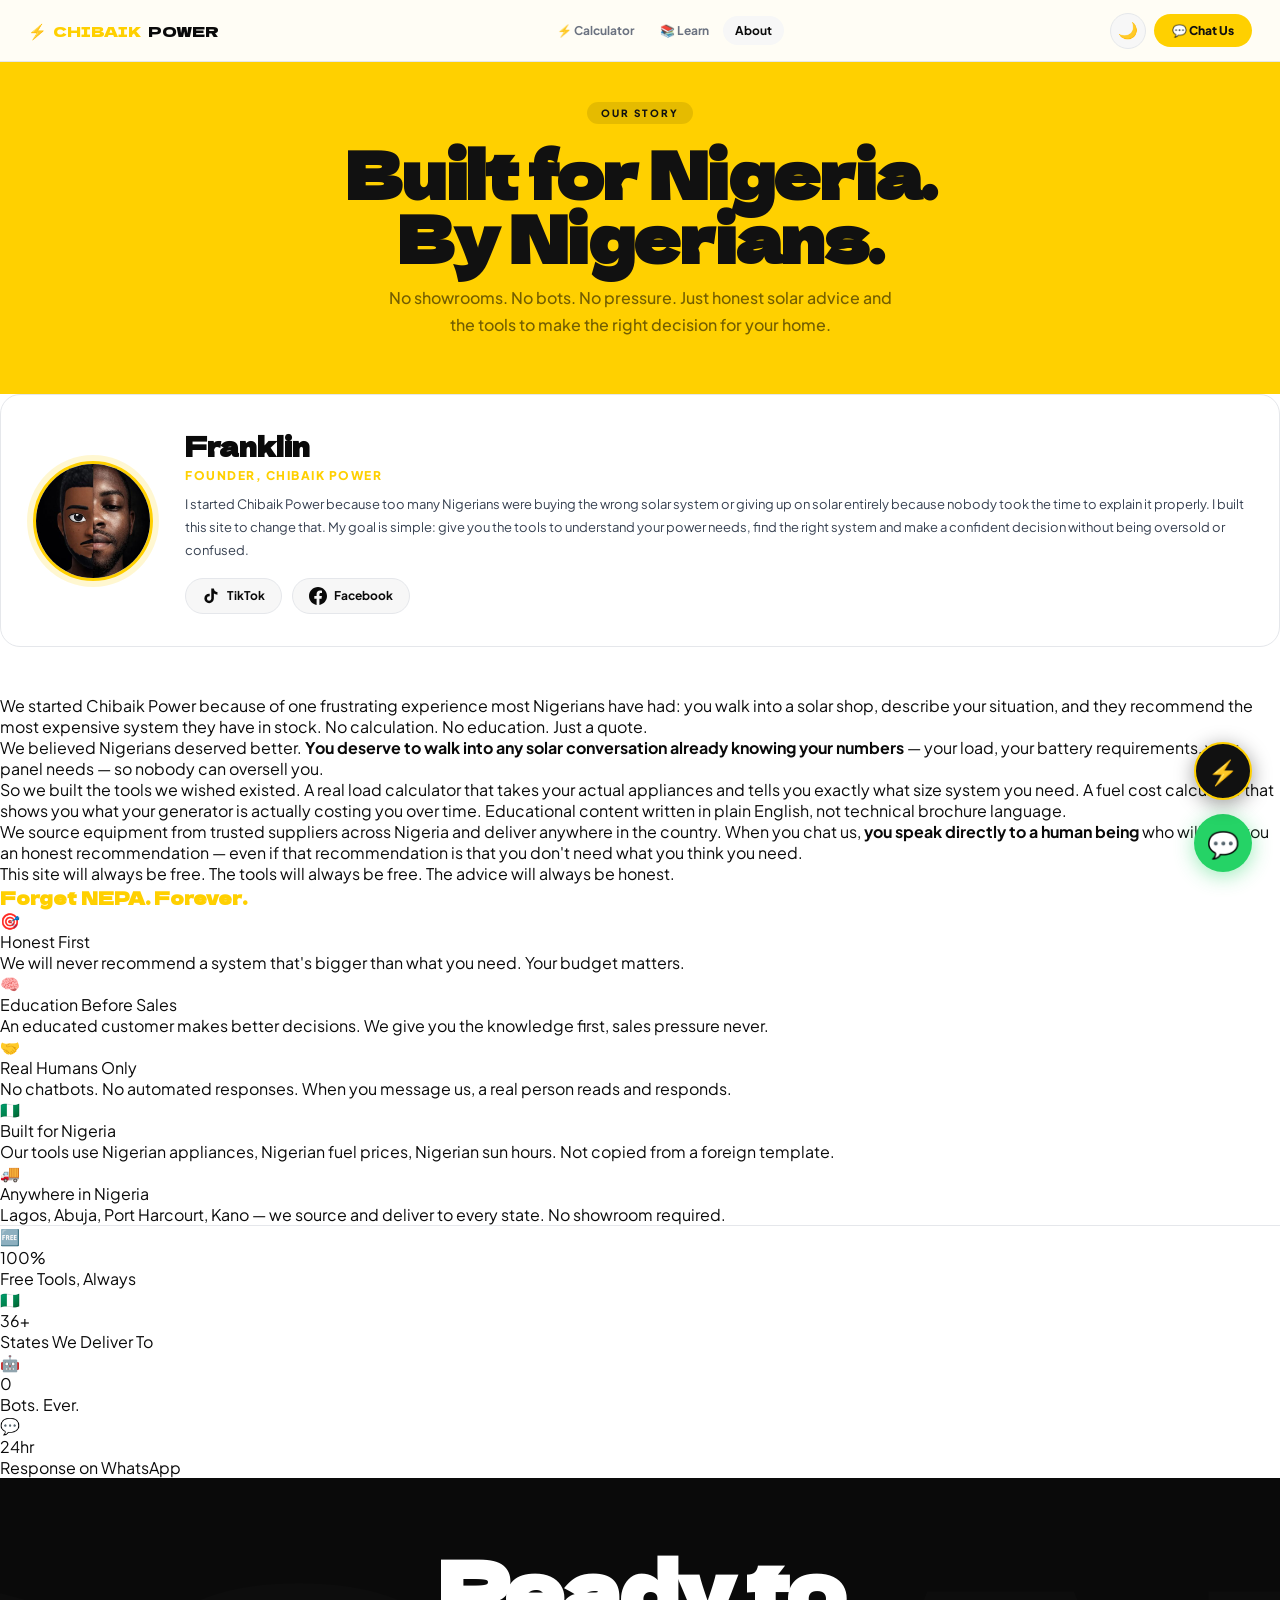
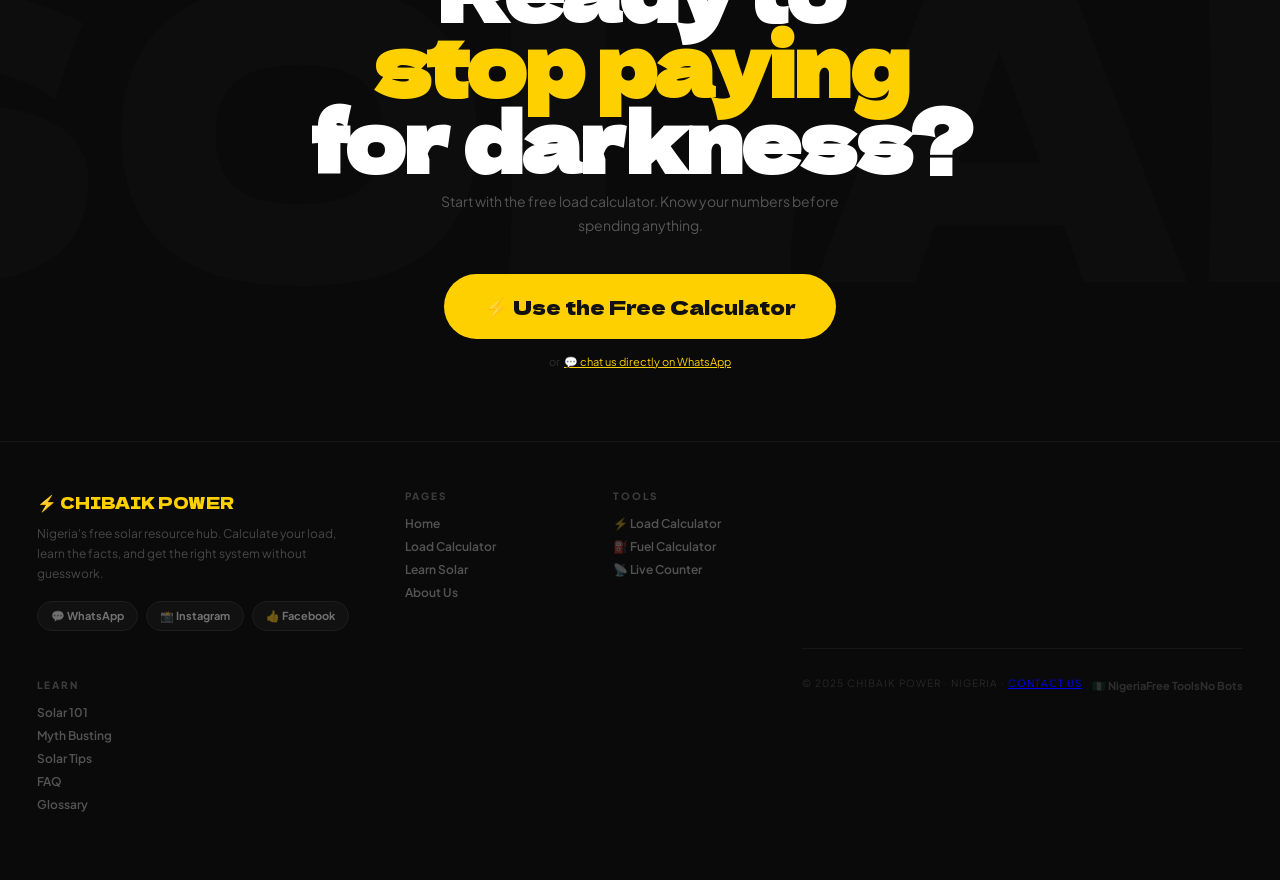
==== commit 37783e68: "Add files via upload" ====
--- a/about.html
+++ b/about.html
@@ -64,7 +64,7 @@
       <div class="founder-info">
         <h2 class="founder-name">Franklin</h2>
         <p class="founder-role">Founder, Chibaik Power</p>
-        <p class="founder-bio">Final year Electrical and Electronics Engineering student, solar reseller and the guy behind every tool on this site. Based in Enugu, Nigeria.</p>
+        <p class="founder-bio">I started Chibaik Power because too many Nigerians were buying the wrong solar system or giving up on solar entirely because nobody took the time to explain it properly. I built this site to change that. My goal is simple: give you the tools to understand your power needs, find the right system and make a confident decision without being oversold or confused.</p>
         <div class="founder-socials">
           <a class="founder-soc" href="https://vm.tiktok.com/ZS96BMqgWnjRD-VrJyh/" target="_blank" rel="noopener">
             <svg viewBox="0 0 24 24" fill="currentColor" width="18" height="18"><path d="M19.59 6.69a4.83 4.83 0 01-3.77-4.25V2h-3.45v13.67a2.89 2.89 0 01-2.88 2.5 2.89 2.89 0 01-2.89-2.89 2.89 2.89 0 012.89-2.89c.28 0 .54.04.79.1V9.01a6.33 6.33 0 00-.79-.05 6.34 6.34 0 00-6.34 6.34 6.34 6.34 0 006.34 6.34 6.34 6.34 0 006.33-6.34V8.69a8.18 8.18 0 004.78 1.52V6.78a4.85 4.85 0 01-1.01-.09z"/></svg>
--- a/style.css
+++ b/style.css
@@ -1544,3 +1544,40 @@
   }
   .founder-socials { justify-content: center; }
 }
+
+/* ============================================================
+   PAGE HERO (about, learn, calculator inner pages)
+============================================================ */
+.page-hero {
+  padding: 100px 28px 56px;
+  margin-top: 0;
+  text-align: center;
+}
+.page-hero-eyebrow {
+  font-size: 10px;
+  font-weight: 800;
+  letter-spacing: 2px;
+  text-transform: uppercase;
+  margin-bottom: 16px;
+  display: inline-block;
+}
+.page-hero-h {
+  font-family: 'Dela Gothic One', sans-serif;
+  font-size: clamp(32px, 7vw, 64px);
+  line-height: 1;
+  letter-spacing: -1.5px;
+  margin-bottom: 16px;
+}
+.page-hero-sub {
+  font-size: clamp(13px, 2vw, 16px);
+  line-height: 1.7;
+  max-width: 520px;
+  margin: 0 auto;
+  font-weight: 500;
+}
+
+@media (max-width: 480px) {
+  .page-hero {
+    padding: 96px 20px 44px;
+  }
+}
